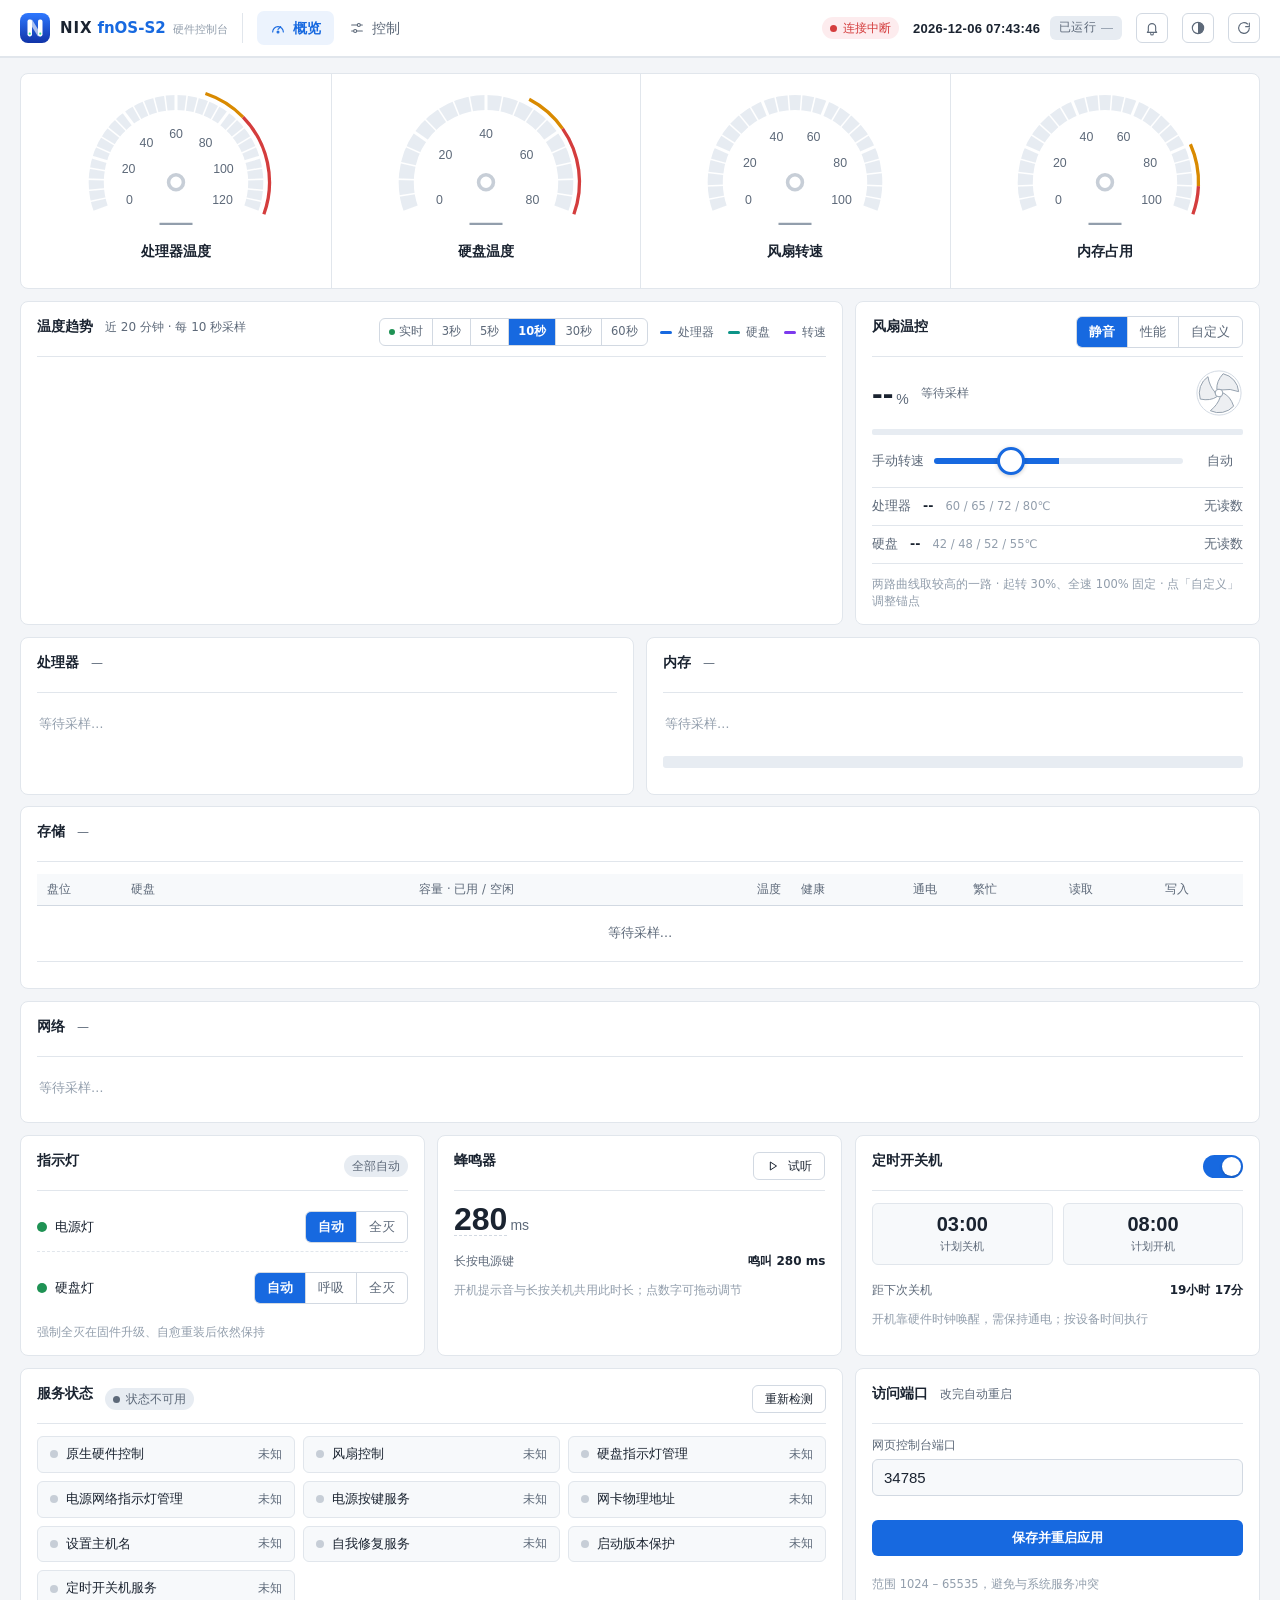
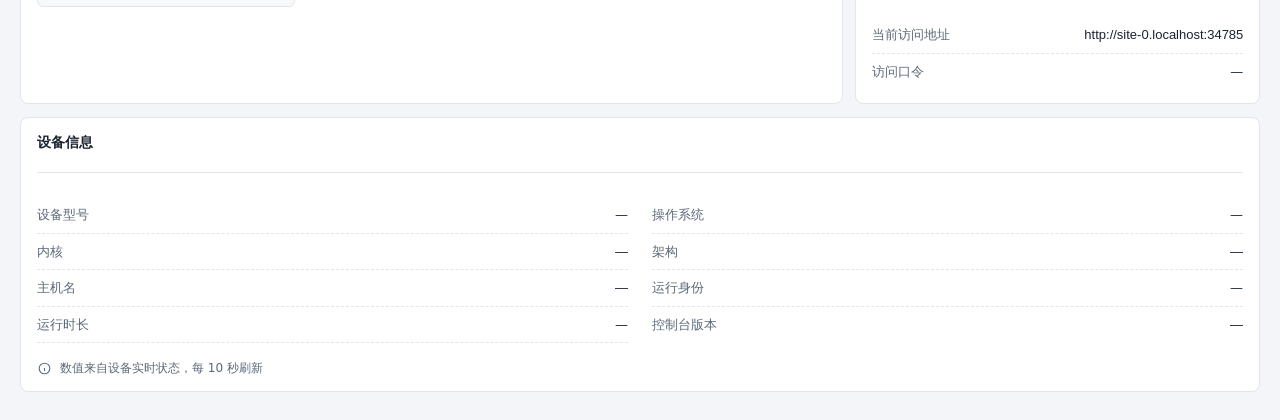
==== app/server/public/index.html @ 36a2781e "发布 v1.0.8：修复全速测试没反应，加快风扇指令响应，更新 README 截图 - 全速 10 秒：测试时翻回卡片正面并每秒刷新读数，控制器无响应时明确提示 - 控制台早于风扇驱动启动时，运行中重" ====
<!DOCTYPE html>
<html lang="zh-CN" data-theme="light">
<head>
<meta charset="utf-8">
<meta name="viewport" content="width=device-width, initial-scale=1, viewport-fit=cover">
<!-- 手机浏览器：地址栏配色跟主题；iOS 不把端口号、温度之类的数字识别成电话号码；
     加到主屏幕后以全屏应用打开，状态栏透明压在顶栏上（顶栏已用 safe-area-inset-top 让位） -->
<meta name="theme-color" content="#ffffff" media="(prefers-color-scheme: light)">
<meta name="theme-color" content="#171c23" media="(prefers-color-scheme: dark)">
<meta name="format-detection" content="telephone=no,email=no,address=no">
<meta name="apple-mobile-web-app-capable" content="yes">
<meta name="mobile-web-app-capable" content="yes">
<meta name="apple-mobile-web-app-status-bar-style" content="black-translucent">
<meta name="apple-mobile-web-app-title" content="fnOS-S2">
<meta name="color-scheme" content="light dark">
<title>NIX fnOS-S2 · 硬件控制台</title>
<link rel="icon" type="image/svg+xml" href="data:image/svg+xml,%3Csvg xmlns='http://www.w3.org/2000/svg' viewBox='0 0 100 100'%3E%3Cdefs%3E%3ClinearGradient id='g' x1='0' y1='0' x2='0' y2='1'%3E%3Cstop offset='0' stop-color='%232e78ff'/%3E%3Cstop offset='1' stop-color='%231034a8'/%3E%3C/linearGradient%3E%3CclipPath id='c'%3E%3Crect x='25' y='22' width='50' height='56' rx='6'/%3E%3C/clipPath%3E%3C/defs%3E%3Crect width='100' height='100' rx='23' fill='url(%23g)'/%3E%3Cpath d='M25 22 L40 22 L75 78 L60 78 Z' fill='%23fff' fill-opacity='0.62' clip-path='url(%23c)'/%3E%3Crect x='25' y='22' width='15' height='56' rx='6' fill='%23fff'/%3E%3Ccircle cx='32.5' cy='69' r='3.3' fill='%2334e68c'/%3E%3Crect x='60' y='22' width='15' height='56' rx='6' fill='%23fff'/%3E%3Ccircle cx='67.5' cy='69' r='3.3' fill='%2334e68c'/%3E%3C/svg%3E">
<link rel="stylesheet" href="style.css">
</head>
<body>

<!-- 图标精灵 -->
<svg width="0" height="0" style="position:absolute" aria-hidden="true">
  <symbol id="i-nix" viewBox="0 0 100 100">
    <clipPath id="nix-c"><rect x="25" y="22" width="50" height="56" rx="6"/></clipPath>
    <path d="M25 22 L40 22 L75 78 L60 78 Z" fill="currentColor" fill-opacity=".62" clip-path="url(#nix-c)"/>
    <rect x="25" y="22" width="15" height="56" rx="6" fill="currentColor"/>
    <rect x="60" y="22" width="15" height="56" rx="6" fill="currentColor"/>
    <circle cx="32.5" cy="69" r="3.6" fill="#34e68c"/>
    <circle cx="67.5" cy="69" r="3.6" fill="#34e68c"/>
  </symbol>
  <symbol id="i-shield" viewBox="0 0 24 24">
    <path d="M12 2.5 L19.5 5.25 V12 C19.5 16.3 16 19.8 12 21.3 C8 19.8 4.5 16.3 4.5 12 V5.25 Z" fill="none" stroke="currentColor" stroke-width="1.5" stroke-linejoin="round"/>
    <rect x="7.6" y="9" width="8.8" height="2.4" rx="1.2" fill="currentColor"/>
    <rect x="7.6" y="13" width="8.8" height="2.4" rx="1.2" fill="currentColor" opacity=".55"/>
  </symbol>
  <symbol id="i-gauge" viewBox="0 0 24 24"><path d="M4 18a8 8 0 1 1 16 0"/><path d="M12 14l4-4"/><circle cx="12" cy="18" r="1.4"/></symbol>
  <symbol id="i-fan" viewBox="0 0 24 24"><circle cx="12" cy="12" r="2.2"/><path d="M12 9.8c0-3 1-4.8 3-4.8s2.6 2.6.6 4.4c-1.3 1.2-2.6 1.5-3.6.4z"/><path d="M14.2 12c3 0 4.8 1 4.8 3s-2.6 2.6-4.4.6c-1.2-1.3-1.5-2.6-.4-3.6z"/><path d="M12 14.2c0 3-1 4.8-3 4.8s-2.6-2.6-.6-4.4c1.3-1.2 2.6-1.5 3.6-.4z"/><path d="M9.8 12c-3 0-4.8-1-4.8-3s2.6-2.6 4.4-.6c1.2 1.3 1.5 2.6.4 3.6z"/></symbol>
  <symbol id="i-refresh" viewBox="0 0 24 24"><path d="M20 12a8 8 0 1 1-2.7-6M20 4.5V10h-5.5"/></symbol>
  <symbol id="i-sun" viewBox="0 0 24 24"><circle cx="12" cy="12" r="4"/><path d="M12 2.8v2M12 19.2v2M2.8 12h2M19.2 12h2M5.5 5.5l1.4 1.4M17.1 17.1l1.4 1.4M18.5 5.5l-1.4 1.4M6.9 17.1l-1.4 1.4"/></symbol>
  <symbol id="i-moon" viewBox="0 0 24 24"><path d="M20 14.5A8.5 8.5 0 0 1 9.5 4a8.5 8.5 0 1 0 10.5 10.5z"/></symbol>
  <symbol id="i-auto" viewBox="0 0 24 24"><circle cx="12" cy="12" r="8.5"/><path d="M12 3.5a8.5 8.5 0 0 1 0 17z" fill="currentColor" stroke="none"/></symbol>
  <symbol id="i-check" viewBox="0 0 24 24"><path d="M5 12.5l4.5 4.5L19 7"/></symbol>
  <symbol id="i-alert" viewBox="0 0 24 24"><path d="M12 4l9 15.5H3L12 4z"/><path d="M12 10v4M12 17h.01"/></symbol>
  <symbol id="i-upload" viewBox="0 0 24 24"><path d="M12 15.5V4.5m0 0L8 8.5M12 4.5l4 4"/><path d="M4.5 15v3.5a1.5 1.5 0 0 0 1.5 1.5h12a1.5 1.5 0 0 0 1.5-1.5V15"/></symbol>
  <symbol id="i-play" viewBox="0 0 24 24"><path d="M8 5.5l10 6.5-10 6.5z"/></symbol>
  <symbol id="i-copy" viewBox="0 0 24 24"><rect x="9" y="9" width="11" height="11" rx="2"/><path d="M15 6.5V5.5A1.5 1.5 0 0 0 13.5 4h-8A1.5 1.5 0 0 0 4 5.5v8A1.5 1.5 0 0 0 5.5 15h1"/></symbol>
  <symbol id="i-file" viewBox="0 0 24 24"><path d="M13.5 3.5H7a1.5 1.5 0 0 0-1.5 1.5v14A1.5 1.5 0 0 0 7 20.5h10a1.5 1.5 0 0 0 1.5-1.5V8.5l-5-5z"/><path d="M13.5 3.5v5h5"/></symbol>
  <symbol id="i-info" viewBox="0 0 24 24"><circle cx="12" cy="12" r="8.5"/><path d="M12 11v5M12 8h.01"/></symbol>
  <symbol id="i-swap" viewBox="0 0 24 24"><path d="M4 8.5h13M13.5 5l3.5 3.5-3.5 3.5M20 15.5H7M10.5 12L7 15.5l3.5 3.5"/></symbol>
  <symbol id="i-chevron" viewBox="0 0 24 24"><path d="M6 9.5l6 6 6-6"/></symbol>
  <symbol id="i-back" viewBox="0 0 24 24"><path d="M14.5 5.5L8 12l6.5 6.5"/></symbol>
  <symbol id="i-sliders" viewBox="0 0 24 24"><path d="M4 7.5h8M17.5 7.5H20M4 16.5h2.5M12 16.5h8"/><circle cx="14.75" cy="7.5" r="2.25"/><circle cx="9.25" cy="16.5" r="2.25"/></symbol>
  <symbol id="i-power" viewBox="0 0 24 24"><path d="M12 4v8"/><path d="M7.5 6.8a7.5 7.5 0 1 0 9 0"/></symbol>
      <symbol id="i-bell" viewBox="0 0 24 24"><path d="M6.5 16.5V11a5.5 5.5 0 0 1 11 0v5.5l1.5 2H5z"/><path d="M10 20.5a2 2 0 0 0 4 0"/></symbol></svg>
<div class="app">
  <header class="topbar">
    <div class="topbar-inner">
      <div class="brand">
        <span class="brand-mark"><svg aria-hidden="true"><use href="#i-nix"/></svg></span>
        <span class="brand-txt">
          <span class="brand-name"><span class="brand-org">NIX</span><em>fnOS-S2</em></span>
          <span class="brand-sub">硬件控制台</span>
        </span>
      </div>
      <nav class="views" aria-label="主导航">
        <button class="nav-item" data-view="overview" aria-current="page" title="实时状态、温度趋势、设备信息与访问端口（按 1）">
          <svg aria-hidden="true"><use href="#i-gauge"/></svg>概览
        </button>
        <button class="nav-item" data-view="control" title="脚本库、执行日志与已安装模块（按 2）">
          <svg aria-hidden="true"><use href="#i-sliders"/></svg>控制
        </button>
      </nav>
      <span class="spacer"></span>
      <span class="chip neutral" id="top-status"><i class="dot live"></i>连接中…</span>
      <span class="top-meta" id="top-meta">
        <time class="clock" id="top-clock" title="设备时间">—</time>
        <span class="uptime is-na" id="top-uptime" title="设备运行时长"><span class="up-lbl">已运行</span><b id="top-uptime-v">—</b></span>
      </span>
      <div class="bell-wrap">
        <button class="icon-btn bell" id="btn-bell" type="button" title="通知" aria-label="通知，没有未读" aria-haspopup="dialog" aria-expanded="false" aria-controls="ntf-panel">
          <svg aria-hidden="true"><use href="#i-bell"/></svg><span class="bell-badge" id="bell-badge" hidden></span>
        </button>
        <section class="ntf-panel" id="ntf-panel" role="dialog" aria-label="通知" hidden>
          <header class="ntf-hd">
            <h2>通知</h2>
            <span class="ntf-sum" id="ntf-sum"></span>
            <span class="spacer"></span>
            <button class="btn sm ghost" id="ntf-readall" type="button">全部已读</button>
          </header>
          <div class="ntf-active" id="ntf-active" hidden></div>
          <ol class="ntf-list" id="ntf-list" aria-live="polite"></ol>
          <footer class="ntf-ft">
            <a class="btn sm ghost" href="/notifications.html">邮件 / 推送设置</a>
            <label class="ntf-sys"><input type="checkbox" id="ntf-sys"> 新告警时弹系统通知</label>
            <button class="btn sm ghost" id="ntf-clear" type="button">清空记录</button>
          </footer>
        </section>
      </div>
      <button class="icon-btn" id="btn-theme" title="切换主题" aria-label="切换主题"><svg id="theme-icon"><use href="#i-moon"/></svg></button>
      <button class="icon-btn" id="btn-refresh" title="刷新数据" aria-label="刷新数据"><svg aria-hidden="true"><use href="#i-refresh"/></svg></button>
    </div>
  </header>

  <main class="content">
      <section class="view is-active" data-view="overview">
        <div class="grid">

          <!-- 关键指标：指针仪表盘。由 app.js 的 renderGauges() 填充并逐次重绘 -->
          <div class="gbar col-12" id="gbar"></div>

          <div class="card col-8">
            <div class="card-hd">
              <h2>温度趋势</h2>
              <span class="sub" id="chart-sub">近 20 分钟 · 每 10 秒采样</span>
              <div class="spacer"></div>
              <!-- 采样间隔：网页多久向设备取一次读数（仪表、趋势图、硬件卡一起跟着变）。
                   只影响这台浏览器（存 localStorage），手机和电脑可以各设各的；设备上风扇控制自己 3 秒一测，不受影响。
                   趋势图固定 121 个点，所以间隔越长、图里覆盖的时间越长（10 秒 = 20 分钟，60 秒 = 2 小时）。 -->
              <div class="seg seg-poll" id="poll-seg" role="group" aria-label="采样间隔">
                <button data-poll="1" aria-pressed="false" class="poll-live" title="每秒采样一次（图覆盖 2 分钟）"><i class="live-dot" aria-hidden="true"></i>实时</button>
                <button data-poll="3" aria-pressed="false" title="每 3 秒采样一次（图覆盖 6 分钟）">3秒</button>
                <button data-poll="5" aria-pressed="false" title="每 5 秒采样一次（图覆盖 10 分钟）">5秒</button>
                <button data-poll="10" aria-pressed="true" title="每 10 秒采样一次（图覆盖 20 分钟，默认）">10秒</button>
                <button data-poll="30" aria-pressed="false" title="每 30 秒采样一次（图覆盖 1 小时）">30秒</button>
                <button data-poll="60" aria-pressed="false" title="每 60 秒采样一次（图覆盖 2 小时）">60秒</button>
              </div>
              <div class="legend">
                <span><i style="background:var(--accent)"></i>处理器</span>
                <span><i style="background:var(--teal)"></i>硬盘</span>
                <span><i style="background:var(--violet)"></i>转速</span>
              </div>
            </div>
            <div class="chart" id="chart">
              <svg id="chart-svg" role="img" aria-label="处理器与硬盘温度、风扇转速趋势图"></svg>
              <div class="cross" id="chart-cross"></div>
              <div class="tip" id="chart-tip"></div>
            </div>
          </div>

          <!-- 风扇温控：正面切档位，背面调四锚点曲线（翻面逻辑沿用 app.js，结构不变） -->
          <div class="card col-4 flip" id="ov-fan">
            <div class="flip-inner">
              <div class="flip-face flip-front">
                <div class="card-hd">
                  <h2>风扇温控</h2>
                  <div class="spacer"></div>
                  <div class="seg seg-fan" id="ov-fan-mode">
                    <button data-profile="quiet" aria-pressed="true">静音</button>
                    <button data-profile="performance" aria-pressed="false">性能</button>
                    <button data-profile="custom" aria-pressed="false">自定义</button>
                  </div>
                </div>
                <div class="fan-read">
                  <span class="big"><span id="ov-fan-duty">--</span><small>%</small></span>
                  <span class="fan-src" id="ov-fan-source">等待采样</span>
                  <svg class="fan-svg" id="ov-fan-svg" viewBox="0 0 100 100" role="img" aria-label="风扇停转">
                    <circle class="ring" cx="50" cy="50" r="46"/>
                    <g class="blade" stroke-linejoin="round">
                      <path d="M59 50Q73.89 57.35 80.47 77.43A41 41 0 0 1 32.03 86.85Q47.17 74.84 52.48 58.65Z"/>
                      <path d="M45.5 57.79Q31.69 67.02 11.01 62.67A41 41 0 0 1 27.07 16.01Q29.9 35.13 41.27 47.82Z"/>
                      <path d="M45.5 42.21Q44.42 25.63 58.52 9.9A41 41 0 0 1 90.9 47.14Q72.93 40.03 56.25 43.53Z"/>
                    </g>
                    <circle class="hub" cx="50" cy="50" r="8"/>
                  </svg>
                </div>
                <div class="bar"><span class="fill" id="ov-fan-fill" style="width:0%"></span></div>
                <div class="fan-manual" id="ov-fan-manual">
                  <label for="fan-slider">手动转速</label>
                  <input type="range" id="fan-slider" min="30" max="100" step="5" value="50" aria-describedby="fan-manual-hint">
                  <output id="fan-slider-val" for="fan-slider">自动</output>
                  <button class="btn sm" id="fan-auto" type="button" hidden>恢复自动</button>
                </div>
                <p class="help" id="fan-manual-hint" hidden>手动转速在重启后失效；温度升到曲线第三点后按曲线提速，超温时自动全速</p>
                <dl class="fan-rows" id="ov-fan-rows">
                  <div class="fan-row" data-src="cpu"><dt>处理器</dt><dd class="t" id="ov-fan-cpu-t">--</dd><dd class="a" id="ov-fan-cpu-a">--</dd><dd class="d" id="ov-fan-cpu-d">--</dd></div>
                  <div class="fan-row" data-src="hdd"><dt>硬盘</dt><dd class="t" id="ov-fan-hdd-t">--</dd><dd class="a" id="ov-fan-hdd-a">--</dd><dd class="d" id="ov-fan-hdd-d">--</dd></div>
                </dl>
                <p class="help">两路曲线取较高的一路 · 起转 30%、全速 100% 固定 · 点「自定义」调整锚点</p>
              </div>

              <div class="flip-face flip-back">
                <div class="card-hd">
                  <h2>温控曲线</h2>
                  <span class="sub">四锚点</span>
                  <div class="spacer"></div>
                  <button class="btn sm ghost" id="curve-back" title="返回"><svg aria-hidden="true"><use href="#i-back"/></svg>返回</button>
                </div>
                <table class="curve">
                  <thead><tr><th></th><th>起转点</th><th>第二点</th><th>第三点</th><th>全速点</th></tr></thead>
                  <tbody>
                    <tr data-curve="hdd">
                      <td>硬盘 ℃</td>
                      <td><input type="number" data-k="t1" value="42" min="30" max="55" aria-label="硬盘起转温度"></td>
                      <td><input type="number" data-k="t2" value="48" min="30" max="55" aria-label="硬盘第二锚点温度"></td>
                      <td><input type="number" data-k="t3" value="52" min="30" max="55" aria-label="硬盘第三锚点温度"></td>
                      <td><input type="number" data-k="t4" value="55" min="30" max="55" aria-label="硬盘全速温度"></td>
                    </tr>
                    <tr data-curve="hdd">
                      <td>转速 %</td>
                      <td class="fixed" title="起转转速固定 30%"><span>30</span></td>
                      <td><input type="number" data-k="d2" value="30" min="30" max="100" aria-label="硬盘第二锚点转速"></td>
                      <td><input type="number" data-k="d3" value="70" min="30" max="100" aria-label="硬盘第三锚点转速"></td>
                      <td class="fixed" title="全速固定 100%"><span>100</span></td>
                    </tr>
                    <tr data-curve="cpu">
                      <td>处理器 ℃</td>
                      <td><input type="number" data-k="t1" value="60" min="40" max="80" aria-label="处理器起转温度"></td>
                      <td><input type="number" data-k="t2" value="65" min="40" max="80" aria-label="处理器第二锚点温度"></td>
                      <td><input type="number" data-k="t3" value="72" min="40" max="80" aria-label="处理器第三锚点温度"></td>
                      <td><input type="number" data-k="t4" value="80" min="40" max="80" aria-label="处理器全速温度"></td>
                    </tr>
                    <tr data-curve="cpu">
                      <td>转速 %</td>
                      <td class="fixed" title="起转转速固定 30%"><span>30</span></td>
                      <td><input type="number" data-k="d2" value="30" min="30" max="100" aria-label="处理器第二锚点转速"></td>
                      <td><input type="number" data-k="d3" value="70" min="30" max="100" aria-label="处理器第三锚点转速"></td>
                      <td class="fixed" title="全速固定 100%"><span>100</span></td>
                    </tr>
                  </tbody>
                </table>
                <p class="help" id="curve-err" hidden style="color:var(--crit);margin:6px 0 0"></p>
                <div class="flip-actions">
                  <button class="btn primary sm" id="curve-save">保存并生效</button>
                  <button class="btn sm" id="fan-test" title="风扇全速转 10 秒，之后自动恢复原来的曲线">全速 10 秒</button>
                  <button class="btn ghost sm" id="curve-reset">恢复默认</button>
                </div>
              </div>
            </div>
          </div>
          <!-- ===== 硬件监控：CPU / 内存 / 存储 / 网络 =====
               静态信息（型号、核数、容量、序列号、SMART）来自 /api/hwinfo（后端缓存，前端 60 秒拉一次），
               实时读数（占用、频率、速率、温度）来自 /api/sensor（10 秒轮询）。
               容器里的内容全部由 app.js 的 renderCpu / renderMem / renderStorage / renderNet 生成，
               这里只放骨架和「等待采样」占位，class 约定见各函数注释。 -->
          <div class="card col-6 hw" id="hw-cpu-card">
            <div class="card-hd">
              <h2>处理器</h2>
              <span class="sub" id="cpu-model">—</span>
            </div>
            <div class="hw-stats" id="cpu-stats"><span class="hw-wait">等待采样…</span></div>
            <div class="core-grid" id="cpu-cores"></div>
          </div>

          <div class="card col-6 hw" id="hw-mem-card">
            <div class="card-hd">
              <h2>内存</h2>
              <span class="sub" id="mem-sum">—</span>
            </div>
            <div class="hw-stats" id="mem-stats"><span class="hw-wait">等待采样…</span></div>
            <div class="mem-stack" id="mem-stack" aria-hidden="true"></div>
            <div class="mem-legend" id="mem-legend"></div>
          </div>

          <div class="card col-12 hw" id="hw-disk-card">
            <div class="card-hd">
              <h2>存储</h2>
              <span class="sub" id="disk-sum">—</span>
            </div>
            <div class="tbl-wrap">
              <table class="disk-tbl">
                <colgroup>
                  <col class="c-slot"><col class="c-name"><col class="c-cap"><col class="c-temp"><col class="c-health">
                  <col class="c-pow"><col class="c-busy"><col class="c-rate"><col class="c-rate"><col class="c-act">
                </colgroup>
                <thead>
                  <tr><th>盘位</th><th>硬盘</th><th>容量 · 已用 / 空闲</th><th class="n">温度</th><th>健康</th><th class="n">通电</th><th class="n">繁忙</th><th class="n">读取</th><th class="n">写入</th><th class="dact-h"><span class="sr-only">详情</span></th></tr>
                </thead>
                <tbody id="disk-tbody"><tr><td colspan="10" class="empty-row">等待采样…</td></tr></tbody>
              </table>
            </div>
            <h3 class="sec" id="raid-title" hidden>存储阵列</h3>
            <div class="raid-list" id="raid-list"></div>
          </div>

          <div class="card col-12 hw" id="hw-net-card">
            <div class="card-hd">
              <h2>网络</h2>
              <span class="sub" id="net-sum">—</span>
            </div>
            <div class="nic-grid" id="nic-grid"><span class="hw-wait">等待采样…</span></div>
          </div>

          <div class="card mini col-4">
            <div class="card-hd">
              <h2>指示灯</h2>
              <div class="spacer"></div>
              <span class="chip neutral" id="ov-led-chip">全部自动</span>
            </div>
            <div class="led-row">
              <span class="led-dot green" data-led-dot="pwr"></span>
              <span class="led-name">电源灯</span>
              <div class="spacer"></div>
              <div class="seg" data-led="pwr">
                <button data-mode="auto" aria-pressed="true">自动</button>
                <button data-mode="off" aria-pressed="false">全灭</button>
              </div>
            </div>
            <div class="led-row">
              <span class="led-dot green" data-led-dot="dsk"></span>
              <span class="led-name">硬盘灯</span>
              <div class="spacer"></div>
              <div class="seg" data-led="dsk">
                <button data-mode="auto" aria-pressed="true">自动</button>
                <button data-mode="breathe" aria-pressed="false" title="盘休眠时绿灯 2 秒亮 / 2 秒灭">呼吸</button>
                <button data-mode="off" aria-pressed="false">全灭</button>
              </div>
            </div>
            <p class="help">强制全灭在固件升级、自愈重装后依然保持</p>
          </div>

          <div class="card mini col-4">
            <div class="card-hd">
              <h2>蜂鸣器</h2>
              <div class="spacer"></div>
              <button class="btn sm ghost" id="ov-beep-test"><svg aria-hidden="true"><use href="#i-play"/></svg>试听</button>
            </div>
            <div class="big"><button class="num-edit" id="ov-beep-num" title="点击拖动调节">280</button><small>ms</small></div>
            <div class="mini-foot" id="ov-beep-foot"><span>长按电源键</span><b id="ov-beep-long">鸣叫 280 ms</b></div>
            <div class="mini-slide" id="ov-beep-slide" hidden>
              <input type="range" id="ov-beep-ov" min="30" max="5000" step="10" value="280" style="--p:5%" aria-label="蜂鸣时长，30 到 5000 毫秒" title="左右拖动调节，松手生效">
            </div>
            <p class="help">开机提示音与长按关机共用此时长；点数字可拖动调节</p>
          </div>

          <div class="card mini col-4" id="ov-sch-card">
            <div class="card-hd">
              <h2>定时开关机</h2>
              <div class="spacer"></div>
              <label class="switch">
                <input type="checkbox" id="ov-sch-on" checked aria-label="启用定时开关机">
                <span class="track"></span>
              </label>
            </div>
            <div class="mini-times">
              <div class="mini-time">
                <button class="t" id="ov-sch-off" data-edit-time="off" title="点击修改">03:00</button>
                <div class="k">计划关机</div>
              </div>
              <div class="mini-time">
                <button class="t" id="ov-sch-boot" data-edit-time="boot" title="点击修改">08:00</button>
                <div class="k">计划开机</div>
              </div>
            </div>
            <div class="mini-foot"><span>距下次关机</span><b id="ov-sch-gap">—</b></div>
            <p class="help">开机靠硬件时钟唤醒，需保持通电；按设备时间执行</p>
          </div>

          <div class="card col-8 svc-card">
            <div class="card-hd">
              <h2>服务状态</h2>
              <span class="chip ok" id="svc-summary"><i class="dot"></i>检测中…</span>
              <div class="spacer"></div>
              <button class="btn sm ghost" id="btn-svc-refresh">重新检测</button>
            </div>
            <div class="svc-grid" id="svc-grid"></div>
            <div class="svc-hint" id="svc-hint" hidden>
              <svg aria-hidden="true"><use href="#i-alert"/></svg>
              <span>服务全部未运行。常见原因是系统更新后依赖缺失，或脚本没有重新部署。</span>
              <button class="go" id="svc-hint-go">去运行自检</button>
            </div>
          </div>

          <div class="card port-card col-4">
            <div class="card-hd">
              <h2>访问端口</h2>
              <span class="sub">改完自动重启</span>
            </div>
            <div class="field">
              <label for="port-input">网页控制台端口</label>
              <input type="number" id="port-input" value="18899" min="1024" max="65535" inputmode="numeric" aria-describedby="port-hint">
            </div>
            <button class="btn primary" id="port-save" style="width:100%;margin-top:12px">保存并重启应用</button>
            <p class="help" id="port-hint" style="margin:8px 0 0">范围 1024 – 65535，避免与系统服务冲突</p>
            <p class="field-err" id="port-err" hidden></p>
            <p class="port-confirm" id="port-confirm" hidden>
              服务会重启并断开约 3 秒，之后请用 <b id="port-next">—</b> 重新打开。
            </p>
            <dl class="kv">
              <div class="row"><dt>当前访问地址</dt><dd id="port-url" class="mono">http://fnOS-S2:18899</dd></div>
              <div class="row"><dt>访问口令</dt><dd id="acc-token">—</dd></div>
            </dl>
            <button class="btn sm ghost" id="logout" type="button" hidden>退出登录</button>
            <p class="help acc-hint" id="acc-hint" hidden>没有口令时，局域网里的设备只能查看硬件状态。硬件控制、配置修改和脚本执行需要先在飞牛「应用设置 → 配置」里设置口令。</p>
          </div>

          <div class="card col-12">
            <div class="card-hd"><h2>设备信息</h2></div>
            <dl class="kv kv-grid">
              <div class="row"><dt>设备型号</dt><dd id="set-board">—</dd></div>
              <div class="row"><dt>操作系统</dt><dd id="set-os">—</dd></div>
              <div class="row"><dt>内核</dt><dd id="set-kernel" class="mono">—</dd></div>
              <div class="row"><dt>架构</dt><dd id="set-arch" class="mono">—</dd></div>
              <div class="row"><dt>主机名</dt><dd id="set-host" class="mono">—</dd></div>
              <div class="row"><dt>运行身份</dt><dd id="set-root">—</dd></div>
              <div class="row"><dt>运行时长</dt><dd id="set-uptime">—</dd></div>
              <div class="row"><dt>控制台版本</dt><dd id="set-ver" class="mono">—</dd></div>
            </dl>
            <p class="info-note">
              <svg aria-hidden="true"><use href="#i-info"/></svg><span id="set-note">数值来自设备实时状态，每 10 秒刷新</span>
            </p>
          </div>

        </div>
      </section>
      <section class="view" data-view="control">
        <div class="grid">


          <div class="card scripts-card col-6">
            <div class="card-hd">
              <h2>脚本库</h2>
              <span class="sub">维护脚本和模块安装包都放这里，安装包上传后点「运行」即安装</span>
              <div class="spacer"></div>
              <span class="count" id="script-count" aria-live="polite" title="脚本库里可见的脚本总数">0 个</span>
              <button class="btn sm ghost" id="script-defaults" type="button" title="把随包的默认脚本补回脚本库；已有的同名脚本不会被覆盖">恢复默认脚本</button>
            </div>
            <div class="dropzone" id="dropzone">
              <svg aria-hidden="true"><use href="#i-upload"/></svg>
              <!-- 文字包一层：.dropzone 是纵向 flex，裸文本和 <b> 会各自成为一个 flex 项，一句话被拆成五行 -->
              <span>把<b>维护脚本</b>或<b>模块安装包</b>拖到这里，或点击选择文件</span>
            </div>
            <div class="script-list" id="script-list"></div>
          </div>

          <div class="card term-card col-6">
            <div class="card-hd">
              <h2>执行日志</h2>
              <!-- 默认空：只有真的运行过脚本，才写「这份日志来自哪个脚本」 -->
              <span class="sub mono" id="term-target"></span>
              <div class="spacer"></div>
              <button class="btn sm danger" id="term-stop" type="button" hidden title="终止正在运行的脚本">停止</button>
              <button class="btn sm ghost" id="term-copy"><svg aria-hidden="true"><use href="#i-copy"/></svg>复制</button>
              <button class="btn sm ghost" id="term-clear">清空</button>
            </div>
            <div class="term">
              <div class="term-bar">
                <span class="prompt">$</span>
                <span>执行输出</span>
                <div class="spacer"></div>
                <span class="chip" id="term-status">就绪</span>
              </div>
              <pre class="term-log" id="term-log"><span class="dim">// 选择左侧脚本后点击「运行」，输出会实时显示在这里</span><span class="cursor"></span></pre>
            </div>
          </div>

          <div class="card col-12">
            <div class="card-hd">
              <h2>已安装模块</h2>
              <span class="sub" id="mod-sub" title="/etc/s2hwctl/patches.d">已装进设备的功能模块</span>
              <div class="spacer"></div>
              <span class="count" id="mod-count">0 个</span>
              <button class="btn sm" id="mod-refresh" title="重新扫描模块目录"><svg aria-hidden="true"><use href="#i-refresh"/></svg>重新扫描</button>
            </div>
            <div id="mod-warn" class="mod-warn" hidden></div>
            <div id="mod-list" class="mod-list"></div>
            <div class="mod-foot">
              <p class="help">
                模块以管理员权限运行。「启用 / 停用」按模块配置里写好的步骤逐步执行；
                「卸载」先执行停用步骤还原系统改动，再删除模块带来的系统服务、设备规则和模块文件。
              </p>
              <dl class="kv mod-kv">
                <div class="row"><dt>框架版本</dt><dd id="mod-fw" class="mono" title="模块目录 /etc/s2hwctl/patches.d">1.0.0</dd></div>
              </dl>
            </div>
            <div class="mod-tip">
              <svg aria-hidden="true"><use href="#i-info"/></svg>
              <span>要求更高框架版本的模块会被跳过，原因列在上方</span>
            </div>
          </div>

          <!-- 电源：放在控制页最下面，只有「重启」一颗普通尺寸按钮；点了先弹确认。
               不提供关机：关了网页就够不着设备了。定时开关机在概览里。 -->
          <div class="card col-12 power-card">
            <div class="power-row">
              <span class="pr-ic"><svg aria-hidden="true"><use href="#i-power"/></svg></span>
              <div class="pr-tx">
                <h2>电源</h2>
                <span class="sub" id="power-sub">重启大约需要 1–2 分钟，期间页面会等设备恢复后自动刷新</span>
              </div>
              <div class="pr-btns">
                <button class="btn" type="button" data-power="reboot"><svg aria-hidden="true"><use href="#i-refresh"/></svg>重启设备</button>
              </div>
            </div>
          </div>

        </div>
      </section>
  </main>

  <!-- 手机端底部导航。和顶栏那组 .nav-item 是同一套按钮（同样的 data-view，app.js 的 go() 两处一起点亮），
       单独放在 .topbar 外面：顶栏下滑隐藏用的是 transform，而 transform / backdrop-filter 会让里面的
       position:fixed 改成相对顶栏定位 —— 底栏要是放在顶栏里，就会跟着顶栏一起被收上去。桌面端隐藏。 -->
  <nav class="tabbar" aria-label="底部导航">
    <button class="nav-item" data-view="overview" aria-current="page">
      <svg aria-hidden="true"><use href="#i-gauge"/></svg><span>概览</span>
    </button>
    <button class="nav-item" data-view="control">
      <svg aria-hidden="true"><use href="#i-sliders"/></svg><span>控制</span>
    </button>
  </nav>
</div>

<!-- 脚本只读预览 -->
<dialog class="viewer" id="script-viewer" aria-labelledby="viewer-title">
  <div class="viewer-hd">
    <h3 id="viewer-title">查看脚本</h3>
    <button class="btn sm ghost" id="viewer-close" type="button">关闭</button>
  </div>
  <p class="viewer-note" id="viewer-note"></p>
  <pre class="viewer-body" id="viewer-body" tabindex="0"></pre>
</dialog>

<!-- 电源操作二次确认：点卡片上的按钮只打开这里，在这里再点一次「确认」才执行 -->
<dialog class="confirm-dlg" id="power-dlg" aria-labelledby="pd-title" aria-describedby="pd-desc">
  <div class="pd-body">
    <span class="pd-ic accent" id="pd-ic"><svg aria-hidden="true"><use href="#i-refresh"/></svg></span>
    <h3 id="pd-title">确认重启设备？</h3>
    <p id="pd-desc"></p>
    <p class="field-err" id="pd-err" hidden></p>
  </div>
  <div class="pd-foot">
    <button class="btn" type="button" id="pd-cancel">取消</button>
    <button class="btn accent-solid" type="button" id="pd-ok" disabled>确认</button>
  </div>
</dialog>

<!-- 重启等待：盖住整页，直到服务重新连上自动刷新；5 分钟连不上就说重启失败 -->
<div class="reboot-ov" id="reboot-ov" role="alertdialog" aria-modal="true" aria-labelledby="rb-title" aria-describedby="rb-desc" tabindex="-1" hidden>
  <div class="rb-card">
    <div class="rb-ring" id="rb-ring">
      <svg viewBox="0 0 64 64" aria-hidden="true">
        <circle class="rb-track" cx="32" cy="32" r="28"/>
        <circle class="rb-arc" cx="32" cy="32" r="28"/>
      </svg>
      <span class="rb-ic" id="rb-ic"><svg aria-hidden="true"><use href="#i-refresh"/></svg></span>
    </div>
    <h3 id="rb-title">设备正在重启</h3>
    <p id="rb-desc">请不要关闭这个页面，设备恢复后会自动刷新</p>
    <ol class="rb-steps" id="rb-steps">
      <li data-step="sent">已发出重启指令</li>
      <li data-step="down">设备关闭服务</li>
      <li data-step="up">设备启动，等待服务恢复</li>
    </ol>
    <div class="rb-bar"><i id="rb-bar"></i></div>
    <p class="rb-time">已等待 <span id="rb-elapsed">0:00</span>，最长 <span id="rb-max">5:00</span></p>
    <div class="rb-foot" id="rb-foot" hidden>
      <button class="btn" type="button" id="rb-wait">继续等待</button>
      <button class="btn accent-solid" type="button" id="rb-reload">刷新页面</button>
    </div>
  </div>
</div>

<div class="toast" id="toast" role="status" aria-live="polite"><svg aria-hidden="true"><use href="#i-check"/></svg><span id="toast-msg">已保存</span></div>

<script src="auth.js"></script><script src="app.js"></script>
</body>
</html>
---- app/server/public/style.css ----
/* ============================================================
   NIX fnOS-S2 硬件控制台 —— 视觉语言对齐 JK 监控台
   浅色默认；深色跟随系统或手动切换（data-theme，由 app.js 存 localStorage）
   扁平发丝边面板（8px 圆角、几乎无投影）、密排、蓝主色、等宽数位、虚线分隔
   ============================================================ */
:root{
  --bg:#f3f5f8;--card:#fff;--card-2:#f7f9fb;--hover:#eef3fa;--track:#e7ecf2;--line:#e1e6ec;--line-2:#d2d9e2;
  --fg:#1a2330;--muted:#5d6979;--faint:#929eac;
  --accent:#1769e0;--accent-2:#11a08a;--accent-soft:#1769e014;--on-accent:#fff;
  --teal:#0d9488;--violet:#7c3aed;
  --ok:#1f9254;--ok-soft:#1f925414;--warn:#d98a00;--warn-t:#a66800;--warn-soft:#fff7e6;--crit:#d43d3d;--crit-soft:#fdecee;--off:#c7ced7;--info:#1769e0;
  --f-ui:"Microsoft YaHei UI","Microsoft YaHei","PingFang SC","Hiragino Sans GB","Noto Sans CJK SC","Segoe UI",system-ui,sans-serif;
  --f-num:"Segoe UI","Roboto","Helvetica Neue",Arial,var(--f-ui);
  --f-mono:"Cascadia Mono","JetBrains Mono","SF Mono",Consolas,"DejaVu Sans Mono",monospace;
  --term-bg:#0b0e13;--term-fg:#c9d1d6;--term-dim:#7d868c;--term-cmd:#8fb3d9;--term-ok:#7fc9a4;--term-warn:#d3a45c;--term-err:#dd8f99;
  --r:8px;--dur:.7s;--spin:2.4s;
  color-scheme:light;
}
[data-theme="dark"]{
  --bg:#10141a;--card:#171c23;--card-2:#1c222a;--hover:#222a34;--track:#262e39;--line:#29313c;--line-2:#36404d;
  --fg:#e3e8ee;--muted:#9ba6b3;--faint:#6b7684;
  --accent:#4b8cf5;--accent-2:#2bbf9e;--accent-soft:#4b8cf522;--on-accent:#0b1220;
  --teal:#57b5a6;--violet:#a78bfa;
  --ok:#45c07b;--ok-soft:#45c07b22;--warn:#f0a73a;--warn-t:#f0a73a;--warn-soft:#3a2c1040;--crit:#f06464;--crit-soft:#2b171b;--off:#3a434f;--info:#4b8cf5;
  --term-bg:#0a0d12;
  color-scheme:dark;
}
*{box-sizing:border-box}
[hidden]{display:none!important}
html,body{height:100%}
html{-webkit-text-size-adjust:100%;text-size-adjust:100%}
body{margin:0;color:var(--fg);background:var(--bg);font:13.5px/1.5 var(--f-ui);-webkit-font-smoothing:antialiased}
h1,h2,h3,p{margin:0}
.mono{font-family:var(--f-mono)}
.n,.num{font-family:var(--f-num);font-variant-numeric:tabular-nums}
button,input,select{font:inherit;color:inherit}
button{-webkit-tap-highlight-color:transparent;tap-highlight-color:transparent}
a{color:var(--accent);text-decoration:none}
svg{display:block}
::selection{background:var(--accent-soft);color:var(--accent)}
:focus{outline:2px solid var(--accent-soft);outline-offset:2px;border-radius:4px}
:focus-visible{outline:2px solid var(--accent);outline-offset:2px;border-radius:4px}
button:focus:not(:focus-visible),.seg button:focus:not(:focus-visible),.nav-item:focus:not(:focus-visible){outline:0}
.spacer{flex:1 1 auto;min-width:0}
.muted{color:var(--muted)}.ok{color:var(--ok)}.warn{color:var(--warn-t)}.crit{color:var(--crit)}
@media (prefers-reduced-motion:reduce){*{animation:none!important;transition:none!important}}
/* 常驻动画只在可见时跑：app.js 用 IntersectionObserver 给滚出视口的 .card 加 is-offscreen（回到视口去掉），
   页面隐藏（切后台/锁屏）时给 <html> 加 is-idle —— 这两类元素下全部动画暂停，省电省 GPU（HW_SPEC §5） */
.is-offscreen *,html.is-idle *{animation-play-state:paused!important}
/* ---- 骨架：顶栏 + 主区（单列，导航在顶部） ---- */
/* body 不再是 flex（侧栏布局时代的遗留）：横向 flex 会让 .app 按内容收缩，页面只占屏幕左边一截 */
.app{display:flex;flex-direction:column;width:100%;min-height:100vh;min-height:100dvh}
.topbar{position:sticky;top:env(safe-area-inset-top,0px);z-index:20;background:var(--card);
  border-bottom:1px solid var(--line);box-shadow:0 1px 0 var(--line)}
.topbar-inner{height:56px;display:flex;align-items:center;gap:14px;padding:0 20px;
  padding-left:max(20px,env(safe-area-inset-left,0px));padding-right:max(20px,env(safe-area-inset-right,0px))}
.brand{display:flex;align-items:center;gap:10px;flex:0 0 auto;padding-right:14px;border-right:1px solid var(--line)}
/* NIX 标：钴蓝底 + 两个白色盘仓组成的「N」，与应用中心图标同一套图形（_tests/make_icon.py） */
.brand-mark{width:30px;height:30px;flex:none;border-radius:8px;display:grid;place-items:center;color:#fff;
  background:linear-gradient(180deg,#2e78ff,#1034a8)}
.brand-mark svg{width:30px;height:30px}
.brand-name .brand-org{font-weight:700;letter-spacing:.06em;margin-right:5px}
.brand-txt{display:flex;align-items:baseline;gap:7px;min-width:0}
.brand-name{font-size:15px;font-weight:600;white-space:nowrap}
.brand-name em{font-style:normal;color:var(--accent)}
.brand-sub{font-size:11px;color:var(--faint);white-space:nowrap}
.views{display:flex;gap:2px;flex:0 0 auto}
.nav-item{display:inline-flex;align-items:center;gap:7px;height:34px;padding:0 13px;border-radius:7px;color:var(--muted);
  font-size:13.5px;border:0;background:none;cursor:pointer;white-space:nowrap;touch-action:manipulation;
  -webkit-tap-highlight-color:transparent}
.nav-item svg{width:16px;height:16px;flex:none;fill:none;stroke:currentColor;stroke-width:1.7;stroke-linecap:round;stroke-linejoin:round}
@media(hover:hover){.nav-item:hover{background:var(--hover);color:var(--fg)}}
.nav-item:active{background:var(--hover);color:var(--fg)}
.nav-item[aria-current]{background:var(--accent-soft);color:var(--accent);font-weight:600}
/* 顶栏右侧：设备时钟「2026-11-07 14:23:05」+ 运行时长胶囊「已运行 1天1小时 24分」。
   等宽数字（tabular-nums）：秒数每跳一下宽度不变，旁边的按钮不会跟着抖。 */
.top-meta{display:inline-flex;align-items:center;gap:10px;flex:none}
.clock{font:600 13px/1 var(--f-num);font-variant-numeric:tabular-nums;letter-spacing:.02em;
  color:var(--fg);white-space:nowrap}
.uptime{display:inline-flex;align-items:center;gap:5px;height:24px;padding:0 9px;border-radius:6px;
  background:var(--track);color:var(--fg);font:600 12px/1 var(--f-num);font-variant-numeric:tabular-nums;
  letter-spacing:.01em;white-space:nowrap}
.uptime .up-lbl{font:500 11.5px/1 var(--f-ui);color:var(--muted);letter-spacing:.02em}
.uptime b{font-weight:inherit}
.uptime.is-na b{color:var(--faint);font-weight:500}
/* 621–760px：顶栏还带着导航，再加时钟就放不下 —— 状态正常时跟手机一样只留一颗点（文字在 title） */
@media(min-width:621px) and (max-width:760px){
  .topbar-inner{gap:10px}
  #top-status.ok,#top-status.neutral{font-size:0;gap:0;padding:0;width:22px;height:22px;justify-content:center;flex:none}
  #top-status.warn+.top-meta,#top-status.danger+.top-meta{display:none}
  /* 「NIX fnOS-S2」比旧名长，这一段宽度里让出前缀（图标本身就是 NIX 标） */
  .brand-name .brand-org{display:none}
}
/* 中等宽度（平板 / 窄窗口）：顶栏放了导航，一行放不下时钟 + 胶囊，改成上下两行 */
@media(max-width:1000px){
  .brand-sub{display:none}
  .top-meta{flex-direction:column;align-items:flex-end;gap:3px}
  .clock{font-size:12px}
  .uptime{height:auto;padding:0;background:none;font-size:11px}
  .uptime .up-lbl{font-size:10.5px}
}
/* 窄窗口保留三个文字导航入口，给设备时间与原操作按钮留出空间。 */
@media(min-width:621px) and (max-width:800px){
  .topbar .nav-item{padding:0 8px}
  .topbar .nav-item svg{display:none}
}
.icon-btn{display:inline-flex;align-items:center;justify-content:center;width:32px;height:30px;border:1px solid var(--line-2);
  border-radius:6px;background:var(--card);color:var(--muted);cursor:pointer;touch-action:manipulation;
  -webkit-tap-highlight-color:transparent}
@media(hover:hover){.icon-btn:hover{color:var(--fg);border-color:var(--faint)}}
.icon-btn:active{color:var(--fg);border-color:var(--faint)}
.icon-btn svg{width:16px;height:16px;fill:none;stroke:currentColor;stroke-width:1.7;stroke-linecap:round;stroke-linejoin:round}
.content{flex:1;width:100%;padding:16px 20px 28px;
  padding-left:max(20px,env(safe-area-inset-left,0px));padding-right:max(20px,env(safe-area-inset-right,0px))}
@media(max-width:620px){
  /* 手机：顶栏只留一行（标识 + 状态 + 两颗按钮），导航挪到底栏 .tabbar（样式见文件末尾的"手机端底部导航"块） */
  .topbar-inner{height:52px;gap:10px;padding-block:0}
  /* 折叠到屏外的硬件卡用 content-visibility 跳过未可见部分的布局/绘制（HW_SPEC §5）：
     总览页里 CPU/内存/存储/网络四张卡是纯展示内容，不参与仪表盘开机动画测量、#chart 的 clientWidth 量宽，
     也不是锚点/滚动还原目标，用这个安全。intrinsic-size 给粗估高度占位，减少进入视口时的布局跳动。 */
  .card.hw{content-visibility:auto;contain-intrinsic-size:auto 320px}
  .brand{border-right:0;padding-right:0}
  .brand-sub{display:none}
  .topbar .views{display:none}
  .clock{font-size:11.5px}
  .uptime{font-size:10.5px}
  .uptime .up-lbl{font-size:10px}
  .icon-btn{width:36px;height:36px}
  /* 顶栏一行要在 360px 宽里放下：原来是 标识+状态文字+运行时长+两颗按钮 ≈ 420px，
     比屏幕宽，手机浏览器就把整页缩小来塞，字变小、弹窗也偏到一边。
     手机上：间距收窄；状态正常时只留一颗绿点（文字进 title）；连接中断/异常时文字照显，
     这时运行时长是旧值，让位给它。品牌文字最后兜底可以截断。 */
  .topbar-inner{gap:8px;padding-left:max(14px,env(safe-area-inset-left,0px));padding-right:max(14px,env(safe-area-inset-right,0px))}
  .brand{min-width:0;flex:0 1 auto}
  .brand-txt{overflow:hidden}
  .brand-name{overflow:hidden;text-overflow:ellipsis}
  #top-status{flex:none}
  #top-status.ok,#top-status.neutral{font-size:0;gap:0;padding:0;width:22px;height:22px;justify-content:center}
  /* 连接中断 / 异常：状态文字要整句显示，时钟和运行时长都是旧值，让位给它 */
  #top-status.warn+.top-meta,#top-status.danger+.top-meta{display:none}
  .icon-btn{flex:none}
  .content{padding:12px 14px calc(76px + env(safe-area-inset-bottom,0px))}
}
/* 窄手机：顶栏右侧有两行时钟 + 运行时长，品牌字只剩「woc…」不如不写 —— 留标志图形，名字在标签页标题里 */
@media(max-width:480px){
  .brand-txt{display:none}
}
/* ---- 通知铃铛 + 下拉面板 ----
   铃铛跟主题 / 刷新两颗按钮同尺寸；未读数是右上角的小红点数字（有严重未读时铃铛本身也变红）。
   面板贴着铃铛往下展开；手机上铺满宽度（左右各留 8px），高度最多到屏幕 70%。 */
.bell-wrap{position:relative;flex:none}
.icon-btn.bell{position:relative}
.icon-btn.bell.has-crit{color:var(--crit);border-color:color-mix(in srgb,var(--crit) 45%,var(--line-2))}
.bell-badge{position:absolute;top:-6px;right:-6px;min-width:16px;height:16px;padding:0 4px;border-radius:8px;
  background:var(--crit);color:#fff;font:600 10px/16px var(--f-num);font-variant-numeric:tabular-nums;text-align:center;
  box-shadow:0 0 0 2px var(--card);pointer-events:none}
.ntf-panel{position:absolute;top:calc(100% + 8px);right:0;z-index:40;width:min(380px,calc(100vw - 16px));max-height:min(560px,calc(100vh - 80px));
  display:flex;flex-direction:column;background:var(--card);border:1px solid var(--line-2);border-radius:12px;
  box-shadow:0 12px 32px -12px #0000003d;overflow:hidden;animation:ntf-in .16s cubic-bezier(.22,1,.36,1)}
@keyframes ntf-in{from{opacity:0;transform:translateY(-4px)}}
.ntf-hd{display:flex;align-items:baseline;gap:8px;padding:12px 12px 12px 16px;border-bottom:1px solid var(--line)}
.ntf-hd h2{font-size:14px;font-weight:600}
.ntf-sum{font-size:12px;color:var(--muted)}
.ntf-sum.ok{color:var(--ok)}.ntf-sum.warn{color:var(--warn-t)}.ntf-sum.crit{color:var(--crit)}
.ntf-active{padding:8px 16px 12px;border-bottom:1px solid var(--line);background:var(--card-2);display:flex;flex-direction:column;gap:4px}
.ntf-sec{font-size:11px;color:var(--faint);margin-bottom:2px}
.ntf-act{display:flex;align-items:center;gap:8px;font-size:12.5px;min-width:0}
.ntf-act .ntf-t{flex:1;min-width:0;overflow:hidden;text-overflow:ellipsis;white-space:nowrap}
.ntf-since{flex:none;font:11px var(--f-num);color:var(--faint)}
.ntf-list{list-style:none;margin:0;padding:4px 0;overflow-y:auto;overscroll-behavior:contain;flex:1 1 auto;min-height:0}
.ntf-item{display:flex;align-items:flex-start;gap:12px;padding:8px 16px;border-bottom:1px solid var(--line)}
.ntf-item:last-child{border-bottom:0}
.ntf-item.unread{background:color-mix(in srgb,var(--accent) 5%,transparent);cursor:pointer}
@media(hover:hover){.ntf-item.unread:hover{background:var(--hover)}}
.ntf-dot{flex:none;width:8px;height:8px;border-radius:50%;margin-top:6px;background:var(--faint)}
.lv-crit .ntf-dot{background:var(--crit)}.lv-warn .ntf-dot{background:var(--warn)}.lv-ok .ntf-dot{background:var(--ok)}
.ntf-body{flex:1;min-width:0}
.ntf-item .ntf-t{font-size:13px;color:var(--fg);overflow-wrap:anywhere}
.ntf-item.unread .ntf-t{font-weight:600}
.ntf-item.lv-ok .ntf-t{color:var(--muted)}
.ntf-d{font-size:12px;color:var(--muted);margin-top:2px;overflow-wrap:anywhere}
.ntf-meta{flex:none;display:flex;flex-direction:column;align-items:flex-end;gap:2px;font:11px var(--f-num);color:var(--faint);white-space:nowrap}
.lv-crit .ntf-lv{color:var(--crit)}.lv-warn .ntf-lv{color:var(--warn-t)}.lv-ok .ntf-lv{color:var(--ok)}
.ntf-empty{display:flex;flex-direction:column;align-items:center;gap:4px;padding:32px 24px;text-align:center;color:var(--muted);font-size:13px}
.ntf-empty svg{width:24px;height:24px;fill:none;stroke:var(--ok);stroke-width:1.7;stroke-linecap:round;stroke-linejoin:round;margin-bottom:4px}
.ntf-empty small{font-size:12px;color:var(--faint)}
.ntf-ft{display:flex;align-items:center;gap:8px;padding:8px 12px 8px 16px;border-top:1px solid var(--line)}
.ntf-sys{flex:1;min-width:0;display:flex;align-items:center;gap:6px;font-size:12px;color:var(--muted);cursor:pointer}
.ntf-sys input{margin:0;accent-color:var(--accent)}
@media(max-width:620px){
  .bell-wrap{position:static}
  .ntf-panel{position:fixed;top:calc(56px + env(safe-area-inset-top,0px));left:8px;right:8px;width:auto;max-height:70vh}
  .ntf-item{padding:12px 16px}
}

/* ---- 视图与栅格 ---- */
.view{display:none}
.view.is-active{display:block}
.grid{display:grid;grid-template-columns:repeat(12,1fr);gap:12px}
.col-4{grid-column:span 4}.col-6{grid-column:span 6}.col-8{grid-column:span 8}.col-12{grid-column:span 12}
@media(max-width:1100px){.col-4{grid-column:span 6}.col-8{grid-column:span 12}}
@media(max-width:720px){.col-4,.col-6,.col-8{grid-column:span 12}}

/* ---- 面板 ---- */
.card{background:var(--card);border:1px solid var(--line);border-radius:var(--r);padding:14px 16px;min-width:0;
  display:flex;flex-direction:column;gap:12px;container-type:inline-size}
/* 卡头按 baseline 排是为了标题和副标题文字对齐；但按钮、分段控件、开关这些控件按 baseline 排时，
   带图标的按钮和纯文字按钮基线不同，会一高一低（「复制」「清空」错位）。控件一律垂直居中、高度一致。 */
.card-hd{display:flex;align-items:baseline;gap:6px 12px;flex-wrap:wrap;padding-bottom:8px;border-bottom:1px solid var(--line);min-height:41px}
.card-hd>.btn,.card-hd>.seg,.card-hd>.switch,.card-hd>.chip,.card-hd>.count,.card-hd>.legend,.card-hd>.icon-btn{align-self:center}
.card-hd>.btn+.btn{margin-left:-4px}
.card-hd h2{font-size:14px;font-weight:600}
.card-hd .sub{color:var(--muted);font-size:12px;min-width:0;overflow-wrap:anywhere}
.card-hd .sub:empty{display:none}   /* 执行日志卡头：没运行过脚本时不留一块空白 */
.help{font-size:11.5px;color:var(--faint);line-height:1.5;margin:0}
.big{font:600 32px/1 var(--f-num);font-variant-numeric:tabular-nums}.big small{font-size:14px;color:var(--muted);font-weight:500;margin-left:3px}
.bar{height:6px;border-radius:2px;background:var(--track);overflow:hidden}
.bar>.fill{display:block;height:100%;background:var(--accent);transition:width .6s}
.legend{display:flex;flex-wrap:wrap;gap:4px 14px;font-size:12px;color:var(--muted)}
.legend span{display:inline-flex;align-items:center;gap:6px}
.legend i{width:12px;height:3px;border-radius:2px}
.chip{display:inline-flex;align-items:center;gap:6px;font-size:12px;font-weight:500;padding:2px 8px;border-radius:999px;
  background:var(--track);color:var(--muted);white-space:nowrap}
.chip .dot{width:7px;height:7px;border-radius:50%;background:currentColor}
.chip.ok{color:var(--ok);background:var(--ok-soft)}
.chip.warn{color:var(--warn-t);background:var(--warn-soft)}
.chip.danger{color:var(--crit);background:var(--crit-soft)}
.chip.neutral{color:var(--muted);background:var(--track)}
.count{font:12px var(--f-num);font-variant-numeric:tabular-nums;color:var(--faint);white-space:nowrap}
/* 顶栏状态点：只有「系统正常」时缓慢呼吸，表示数据在实时刷新；不可用 / 异常时静止，不拿动效装活 */
.chip.ok .dot.live{animation:blink 3s ease-in-out infinite}
@keyframes blink{50%{opacity:.4}}

/* ---- 按钮 ---- */
.btn{font-size:13px;line-height:18px;cursor:pointer;padding:8px 16px;border-radius:6px;border:1px solid var(--line-2);background:var(--card);
  color:var(--fg);display:inline-flex;align-items:center;justify-content:center;gap:8px;white-space:nowrap;touch-action:manipulation;
  -webkit-tap-highlight-color:transparent;box-sizing:border-box}
@media(hover:hover){.btn:hover{border-color:var(--faint)}}
.btn:active{border-color:var(--faint);background:var(--hover)}
.btn svg{width:15px;height:15px;fill:none;stroke:currentColor;stroke-width:1.7;stroke-linecap:round;stroke-linejoin:round}
.btn.primary{background:var(--accent);color:var(--on-accent);border-color:transparent;font-weight:600}
@media(hover:hover){.btn.primary:hover{filter:brightness(1.07)}}
.btn.primary:active{filter:brightness(.97)}
.btn.sm{padding:0 12px;font-size:12px;line-height:16px;height:28px;min-height:28px}
.btn.sm svg{width:14px;height:14px}
.btn.ghost{background:none}
.btn.ghost:active{background:var(--hover)}
.btn.danger,.btn.armed{color:var(--crit);border-color:var(--crit)}
.btn.armed{background:var(--crit-soft);font-weight:600}
.btn:disabled,.btn.is-busy{opacity:.5;cursor:not-allowed}
.btn.spin svg{animation:spin 1s linear infinite}
@keyframes spin{to{transform:rotate(360deg)}}

/* ---- 分段控件 ---- */
.seg{display:inline-flex;border:1px solid var(--line-2);border-radius:6px;overflow:hidden;background:var(--card)}
.seg button{border:0;border-right:1px solid var(--line-2);background:transparent;padding:5px 12px;cursor:pointer;
  font-size:12.5px;color:var(--muted);min-height:30px;touch-action:manipulation;-webkit-tap-highlight-color:transparent}
.seg button:last-child{border-right:0}
@media(hover:hover){.seg button:hover:not(:disabled){color:var(--fg);background:var(--hover)}}
.seg button:active:not(:disabled){color:var(--fg);background:var(--hover)}
.seg button[aria-pressed="true"]{background:var(--accent);color:var(--on-accent);font-weight:600}
@media(max-width:620px){.seg button{min-height:36px}.btn.sm{min-height:36px}}

/* 采样间隔分段（趋势图卡头，HW_SPEC §6）：桌面紧凑尺寸，跟 .sub/.legend 挤在一行；
   1100–1440px 之间 col-8 卡约 700–950px 宽，卡头要同时放下 h2 + 副标题 + 本控件 + 图例，所以按钮更窄更矮。
   ≤620px 单独占一整行、等分宽度、保持 ≥36px 触控高度；.legend 跟着自然换到下一行。 */
/* 切档请求在路上时：分段控件变淡、不能再点，免得连点两档 */
.seg.is-busy{opacity:.6;pointer-events:none;transition:opacity .15s}
.seg-poll{flex:0 0 auto}
/* 「实时」档：一颗小圆点，选中时缓慢呼吸，表示每秒都在刷新 */
.seg-poll .poll-live{display:inline-flex;align-items:center;justify-content:center;gap:4px}
.seg-poll .live-dot{width:6px;height:6px;border-radius:50%;background:var(--ok);flex:none}
.seg-poll .poll-live[aria-pressed="true"] .live-dot{background:currentColor;animation:blink 1.6s ease-in-out infinite}
.seg-poll button{padding:4px 9px;font-size:11.5px;min-height:26px}
@media(max-width:620px){
  .seg-poll{flex:1 1 100%;order:3;display:flex}
  .seg-poll button{flex:1;padding:0 4px;font-size:12px;min-height:36px}
  .card-hd .legend{order:4;flex:1 1 100%}
}

/* ---- kv ---- */
.kv{display:flex;flex-direction:column;margin:12px 0 0;font-size:13px}
.kv .row{display:flex;justify-content:space-between;gap:12px;padding:8px 0;border-bottom:1px dashed var(--line)}
.kv .row:last-child{border-bottom:0}
.kv dt{color:var(--muted);white-space:nowrap}.kv dd{margin:0;font-weight:500;font-variant-numeric:tabular-nums;text-align:right;overflow-wrap:anywhere}
.kv dd.mono{font-family:var(--f-num);font-weight:500}
.kv.kv-grid{display:grid;grid-template-columns:repeat(2,minmax(0,1fr));gap:0 24px}
@media(max-width:620px){.kv.kv-grid{grid-template-columns:1fr}}
@container (max-width:520px){.kv.kv-grid{grid-template-columns:1fr}}
.info-note{display:flex;align-items:center;gap:8px;font-size:12px;color:var(--muted);margin-top:4px}
.info-note svg{width:15px;height:15px;flex:none;fill:none;stroke:currentColor;stroke-width:1.7}
.info-note.warn{color:var(--warn-t)}
/* ---- 关键指标：指针仪表盘（220° 弧 · 分段刻度 · 刻度数字 · 告警/严重外圈 · 锥形指针 · 开机自检动画） ---- */
.gbar{display:grid;grid-template-columns:repeat(4,1fr);background:var(--card);border:1px solid var(--line);border-radius:var(--r);overflow:hidden}
.gauge{display:flex;flex-direction:column;align-items:center;min-width:0;padding:12px 6px}
.gauge+.gauge{border-left:1px solid var(--line)}
.gauge svg{width:100%;max-width:180px;height:auto;overflow:visible}
@media(min-width:1280px){.gauge svg{max-width:220px}}
@media(min-width:2000px){.gauge svg{max-width:260px}}
.gauge .trk{fill:none;stroke:var(--track);stroke-width:11}
.gauge .arc{fill:none;stroke:var(--ok);stroke-width:11;transition:stroke-dasharray var(--dur) cubic-bezier(.33,0,.2,1),stroke .3s}
.gauge .cut{stroke:var(--card);stroke-width:1.1}.gauge .cut-m{stroke-width:2.2}
.gauge .zw{fill:none;stroke:var(--warn);stroke-width:2.4}.gauge .zc{fill:none;stroke:var(--crit);stroke-width:2.4}
.gauge text{fill:var(--muted);font:9px var(--f-num)}
.gauge .ndl{transform-box:view-box;transform-origin:80px 70px;transition:transform var(--dur) cubic-bezier(.33,0,.2,1)}
.gauge .needle{fill:var(--ok);transition:fill .3s}
.gauge .hub{fill:var(--card);stroke:var(--ok);stroke-width:2.6;transition:stroke .3s}
.gauge .gv{fill:var(--ok);font:600 24px var(--f-num);font-variant-numeric:tabular-nums}
.gauge .gv .gu{font-size:12px;font-weight:500}
.gauge .lb{display:flex;flex-direction:column;align-items:center;text-align:center;line-height:1.35;margin-top:-4px;width:100%;min-width:0}
.gauge .lb b{font-size:13.5px;font-weight:600;color:var(--fg)}
.gauge .lb small{display:block;max-width:100%;font-size:11.5px;color:var(--muted);overflow:hidden;text-overflow:ellipsis;white-space:nowrap;min-height:16px}
.gauge.warn .arc{stroke:var(--warn)}.gauge.warn .needle{fill:var(--warn)}.gauge.warn .hub{stroke:var(--warn)}.gauge.warn .gv{fill:var(--warn)}
.gauge.crit .arc{stroke:var(--crit)}.gauge.crit .needle{fill:var(--crit)}.gauge.crit .hub{stroke:var(--crit)}.gauge.crit .gv{fill:var(--crit)}
.gauge.na .ndl{opacity:0}.gauge.na .hub{stroke:var(--off)}.gauge.na .gv{fill:var(--faint);font-weight:500}
.gauge.booting .ndl,.gauge.booting .arc{transition:none}
@media(max-width:860px){.gbar{grid-template-columns:repeat(2,1fr)}.gauge:nth-child(n+3){border-top:1px solid var(--line)}.gauge:nth-child(odd){border-left:0}}
@media(max-width:420px){.gauge svg{max-width:150px}}

/* ---- 趋势图 ---- */
.chart{position:relative;width:100%;flex:1;min-height:230px;touch-action:pan-y}
.chart #chart-svg{position:absolute;top:0;right:0;bottom:0;left:0;width:100%;height:100%;overflow:visible;touch-action:pan-y}
.chart .gridline{stroke:var(--line)}
.chart .axis{fill:var(--faint);font:10.5px var(--f-num)}
.chart .axis.ax-r{fill:var(--faint)}
.chart .halo{opacity:.5}
.cross{position:absolute;top:0;bottom:22px;width:1px;background:var(--line-2);opacity:0;pointer-events:none}
.cross.on{opacity:1}
.tip{position:absolute;z-index:3;transform:translateX(-50%);background:var(--card);border:1px solid var(--line-2);
  border-radius:7px;padding:7px 10px;font-size:12px;box-shadow:0 6px 20px #00000026;opacity:0;pointer-events:none;white-space:nowrap;min-width:116px;
  max-width:calc(100% - 4px)}
/* chart-tip 在首尾点处溢出 .chart 左右边界（app.js 用内联 left+此处的 translateX(-50%) 定位，
   内联样式优先级高于任何样式表 left/margin 规则，纯 CSS 读不到那个 px 值来夹值——
   这处必须在 app.js 里按 tip 实际宽度与 clientX 夹一下 left，已反馈给负责 app.js 的 agent，见改动报告）。 */
.tip.on{opacity:1}
.tip .t{font:11px var(--f-num);color:var(--faint);margin-bottom:4px}
.tip .r{display:flex;align-items:center;gap:7px;padding:1px 0}
.tip .r i{width:9px;height:3px;border-radius:2px}
.tip .r b{margin-left:auto;font:600 12px var(--f-num)}
@media(max-width:860px){.chart{min-height:200px}}

/* ---- 风扇翻面卡 ---- */
.flip{-webkit-perspective:1600px;perspective:1600px;overflow:visible}
.flip .flip-inner{position:relative;flex:1;min-height:0;display:grid;transition:transform var(--dur) cubic-bezier(.65,0,.35,1);
  -webkit-transform-style:preserve-3d;transform-style:preserve-3d;-webkit-transform:translateZ(0)}
.flip.is-back .flip-inner{-webkit-transform:rotateY(180deg) translateZ(0);transform:rotateY(180deg)}
/* 两面叠在同一网格单元：单元高度随较高的那一面自动撑开，不用猜测的固定 min-height */
.flip-face{grid-area:1/1;-webkit-backface-visibility:hidden;backface-visibility:hidden;display:flex;flex-direction:column;gap:12px;min-width:0}
.flip-front{position:relative;-webkit-transform:rotateY(0) translateZ(1px);transform:rotateY(0)}
.flip-back{position:relative;-webkit-transform:rotateY(180deg) translateZ(1px);transform:rotateY(180deg)}
/* 读数一行：数字 + 触发来源在左，叶轮在右占自己的位置（以前绝对定位 60px 高、比这一行高，
   会压到下面的转速条上）。叶轮 48px，跟 32px 大数字一行居中。 */
.fan-read{display:flex;align-items:center;gap:12px;min-height:48px}
.fan-read .big{flex:none}
.fan-src{font-size:12px;color:var(--muted);flex:1 1 auto;min-width:0}
.fan-rows{margin:0;display:flex;flex-direction:column;border-top:1px solid var(--line)}
.fan-row{display:grid;grid-template-columns:auto auto 1fr auto;align-items:baseline;gap:4px 12px;padding:9px 0;border-bottom:1px solid var(--line);font-size:12.5px}
.fan-row dt{color:var(--muted);white-space:nowrap}
.fan-row dd{margin:0;font-variant-numeric:tabular-nums;white-space:nowrap}
.fan-row .t{font-weight:600}
.fan-row .a{color:var(--faint);font-size:11.5px;overflow:hidden;text-overflow:ellipsis;min-width:0}
.fan-row .d{text-align:right;color:var(--muted)}
.fan-row.is-lead .d{color:var(--fg);font-weight:600}
.fan-manual{display:grid;grid-template-columns:auto 1fr 3.2em auto;align-items:center;gap:10px;font-size:12.5px}
.fan-manual label{color:var(--muted);white-space:nowrap}
.fan-manual output{font-variant-numeric:tabular-nums;text-align:right;color:var(--muted);white-space:nowrap}
.fan-manual.is-on output{color:var(--fg);font-weight:600}
.fan-manual input[type=range]{width:100%;min-width:0;height:28px;margin:0;cursor:pointer;touch-action:pan-y}
.fan-manual input[type=range]:disabled{cursor:not-allowed;opacity:.5}
.fan-manual.is-busy input[type=range]{opacity:.6}
.flip-front>.help:last-child{margin-top:auto}
.fan-svg{flex:none;width:48px;height:48px}
.fan-svg .ring{fill:none;stroke:var(--line-2);stroke-width:2}
.fan-svg .blade{transform-origin:50px 50px;animation:spin var(--spin,2.4s) linear infinite;
  fill:color-mix(in srgb,var(--fan-c) 16%,transparent);stroke:var(--fan-c);stroke-width:2;transition:fill .3s,stroke .3s}
.fan-svg .hub{fill:var(--card);stroke:var(--fan-c);stroke-width:2;transition:stroke .3s}
.fan-svg.still .blade{animation:none}
/* 转速三档：慢速绿 / 中速橙 / 全速红，停转或没数据用灰。叶轮、读数、进度条同一个颜色 */
.flip-front{--fan-c:var(--faint)}
.flip-front.lv-lo{--fan-c:var(--ok)}
.flip-front.lv-mid{--fan-c:var(--warn)}
.flip-front.lv-hi{--fan-c:var(--crit)}
.flip-front .big{transition:color .3s}
.flip-front.lv-lo .big,.flip-front.lv-mid .big,.flip-front.lv-hi .big{color:var(--fan-c)}
.flip-front.lv-mid .big{color:var(--warn-t)}
.flip-front>.bar>.fill{background:var(--fan-c);transition:width .6s,background-color .3s}
.curve{width:100%;border-collapse:collapse;font-size:12.5px}
.curve th{font-size:11px;font-weight:500;color:var(--faint);padding:4px 3px;text-align:center}
.curve td{padding:3px;text-align:center}.curve td:first-child{text-align:left;color:var(--muted);white-space:nowrap}
.curve input{width:100%;max-width:52px;font:13px var(--f-num);text-align:center;padding:5px 2px;border-radius:5px;
  background:var(--card-2);border:1px solid var(--line-2);color:var(--fg)}
.curve input:focus{outline:2px solid var(--accent);outline-offset:0}
.curve td.fixed span{display:inline-block;font:13px var(--f-num);color:var(--faint);padding:5px 0}
.flip-actions{display:flex;gap:8px;flex-wrap:wrap;margin-top:auto}
@media(max-width:480px){
  .curve{font-size:11.5px}
  .curve input{max-width:38px;padding:4px 0}
  .curve td.fixed span{font-size:12px}
}
@media(max-width:380px){.curve input{max-width:32px;padding:4px 0}.curve td,.curve th{padding:2px}}
/* iOS 会在聚焦 <16px 字号的输入框时放大整页；宽度收紧但字号保持 16px 不缩小 */
@media(max-width:620px){.curve input,.mini-time input[type=time]{font-size:16px}}
/* ---- 迷你卡：指示灯 / 蜂鸣 / 定时 ---- */
.led-row{display:flex;align-items:center;gap:8px;padding:8px 0;border-bottom:1px dashed var(--line)}
.led-row:last-of-type{border-bottom:0}
.led-dot{width:10px;height:10px;border-radius:50%;flex:none}
.led-dot.green{background:var(--ok)}.led-dot.violet{background:var(--violet)}.led-dot.grey{background:var(--off)}
.led-name{font-size:13px}
.num-edit{font:inherit;font-family:var(--f-num);background:none;border:0;color:inherit;cursor:pointer;padding:0;border-bottom:1px dashed var(--line-2)}
.mini-foot{display:flex;justify-content:space-between;gap:10px;font-size:12px;color:var(--muted);margin-top:4px}
.mini-foot b{color:var(--fg);font-weight:600}
.mini-slide{margin-top:4px}
.mini-slide input[type=range]{width:100%}
input[type=range]{-webkit-appearance:none;appearance:none;width:100%;height:28px;background:transparent;cursor:pointer;margin:0;padding:0}
input[type=range]::-webkit-slider-runnable-track{height:6px;border-radius:3px;
  background:linear-gradient(90deg,var(--accent) var(--p,50%),var(--track) var(--p,50%))}
input[type=range]::-moz-range-track{height:6px;border-radius:3px;background:var(--track)}
input[type=range]::-moz-range-progress{height:6px;border-radius:3px;background:var(--accent)}
input[type=range]::-webkit-slider-thumb{-webkit-appearance:none;appearance:none;width:28px;height:28px;margin-top:-11px;
  border-radius:50%;background:var(--card);border:3px solid var(--accent);box-shadow:0 1px 4px #0003;cursor:pointer}
input[type=range]::-moz-range-thumb{width:22px;height:22px;border-radius:50%;background:var(--card);
  border:3px solid var(--accent);box-shadow:0 1px 4px #0003;cursor:pointer}
@media(hover:hover){
  input[type=range]:hover::-webkit-slider-thumb{border-color:color-mix(in srgb,var(--accent) 80%,var(--fg))}
}
.mini-times{display:flex;gap:10px}
.mini-time{flex:1;background:var(--card-2);border:1px solid var(--line);border-radius:6px;padding:8px;text-align:center}
.mini-time .t{font:600 20px var(--f-num);font-variant-numeric:tabular-nums;background:none;border:0;color:var(--fg);cursor:pointer;touch-action:manipulation;-webkit-tap-highlight-color:transparent}
@media(hover:hover){.mini-time .t:hover{color:var(--accent)}}
.mini-time .t:active{color:var(--accent)}
.mini-time .k{font-size:11px;color:var(--muted);margin-top:2px}
.mini-time input[type=time]{font:600 16px var(--f-num);border:1px solid var(--accent);border-radius:5px;background:var(--card);color:var(--fg);padding:3px 5px}
.switch{position:relative;display:inline-block;width:40px;height:23px;flex:none}
.switch input{position:absolute;opacity:0}
.switch .track{position:absolute;top:0;right:0;bottom:0;left:0;border-radius:999px;background:var(--track);transition:.2s;cursor:pointer}
.switch .track::after{content:"";position:absolute;top:2px;left:2px;width:19px;height:19px;border-radius:50%;background:#fff;transition:.2s;box-shadow:0 1px 3px #0003}
.switch input:checked+.track{background:var(--accent)}
.switch input:checked+.track::after{transform:translateX(17px)}
#ov-sch-card.is-off{opacity:.62}

/* ---- 硬件信息：统计条 + 核心格 + 内存条 + 硬盘表 + 文件系统 / 阵列 + 网卡 ----
   密度与视觉语言对齐参考实现 JK（jkmon/web/app.css 的 .cstat / .kvl / .dk / .fsr / .pill / .bar / .nic 等），
   class 名以 HW_SPEC.md §3 为准，app.js 生成，这里只管着色。 */
.hw-stats{display:grid;grid-template-columns:repeat(4,1fr);gap:8px}
.hw-stat{display:flex;flex-direction:column;gap:2px;padding:8px 12px;background:var(--card-2);border:1px solid var(--line);border-radius:6px;min-width:0}
.hw-stat .k{font-size:11.5px;color:var(--muted);white-space:nowrap}
.hw-stat .v{font:600 18px/1.25 var(--f-num);white-space:nowrap;overflow:hidden;text-overflow:ellipsis}
.hw-stat .v small{font-size:11.5px;font-weight:500;color:var(--muted);margin-left:2px}
.hw-stat .v.warn{color:var(--warn-t)}.hw-stat .v.crit{color:var(--crit)}
.hw-stat .d{font-size:11px;color:var(--faint);overflow:hidden;text-overflow:ellipsis;white-space:nowrap}
.hw-wait{display:block;grid-column:1/-1;color:var(--faint);font-size:12.5px;padding:10px 2px}
@media(max-width:720px){.hw-stats{grid-template-columns:repeat(2,1fr)}}

/* 每核网格：--p 驱动的填充高度（底部对齐，像一支支小温度计），占用 ≥85% 转告警色 */
.core-grid{display:grid;grid-template-columns:repeat(auto-fill,minmax(64px,1fr));gap:6px}
.core{position:relative;display:flex;flex-direction:column;align-items:center;justify-content:flex-end;gap:1px;
  height:64px;padding:6px 4px 7px;border-radius:6px;background:var(--card-2);border:1px solid var(--line);overflow:hidden;z-index:0}
.core::before{content:"";position:absolute;left:0;right:0;bottom:0;height:var(--p,0%);
  background:color-mix(in srgb,var(--accent) 14%,transparent);
  transition:height .5s cubic-bezier(.33,0,.2,1);z-index:-1}
.core .cn{font-size:10.5px;color:var(--muted);white-space:nowrap}
.core b{font:600 13px/1.2 var(--f-num);color:var(--fg);white-space:nowrap}
.core small{font-size:10px;color:var(--faint);white-space:nowrap}
.core.hi::before{background:color-mix(in srgb,var(--crit) 16%,transparent)}
.core.hi b{color:var(--crit)}
@media(max-width:720px){.core-grid{grid-template-columns:repeat(4,1fr)}}

/* 内存堆叠条：已用 / 页缓存 分段，剩余用底色（--track）表示 */
.mem-stack{display:flex;height:12px;border-radius:3px;overflow:hidden;background:var(--track)}
.mem-stack .seg{display:block;height:100%}
.mem-stack .seg.used{background:var(--accent)}
.mem-stack .seg.cache{background:var(--accent-2);opacity:.65}
.mem-legend{display:flex;flex-wrap:wrap;gap:4px 16px;font-size:12px;color:var(--muted)}
.mem-legend span{display:inline-flex;align-items:center;gap:6px;white-space:nowrap}
.mem-legend .sw{width:9px;height:9px;border-radius:2px;flex:none}
.mem-legend .sw.used{background:var(--accent)}
.mem-legend .sw.cache{background:var(--accent-2);opacity:.65}
.mem-legend .sw.free{background:var(--track);border:1px solid var(--line-2)}
.mem-legend .sw.swap{background:var(--violet)}

/* 小节标题（卡片内，如「文件系统」「存储阵列」） */
h3.sec{font-size:12px;font-weight:600;color:var(--muted);margin:0;padding-top:4px;border-top:1px solid var(--line)}

/* 徽标（健康 / 阵列状态等）：描边样式，细节页 .pill 已在用则直接复用这份定义 */
.pill{display:inline-flex;align-items:center;gap:4px;font-size:11.5px;font-weight:600;padding:0 7px;line-height:17px;
  border-radius:3px;white-space:nowrap;border:1px solid currentColor;color:var(--muted)}
.pill.ok{color:var(--ok)}.pill.warn{color:var(--warn-t)}.pill.fail{color:var(--crit)}.pill.na{color:var(--faint)}
.pill.info{color:var(--info)}

.tbl-wrap{overflow-x:auto}
/* 列宽写死（table-layout:fixed + colgroup）：自动布局时，读写速度从「646 KB/s」跳到
   「2.5 MB/s」、繁忙从 4% 跳到 76%，浏览器每次轮询都按新内容重新分配列宽，整张表跟着
   左右抖。数字列给够最长值的宽度，剩下的空间只给「硬盘」「容量」两列。 */
table.disk-tbl{width:100%;border-collapse:collapse;font-size:12.5px;table-layout:fixed}
/* 中等宽度：数字列合计约 600px，剩给硬盘 / 容量的不够时让表格在 .tbl-wrap 里横滑，不撑宽整页 */
@media(min-width:621px) and (max-width:900px){table.disk-tbl{width:860px}}
.tbl-wrap{max-width:100%}
table.disk-tbl col.c-slot{width:84px}
table.disk-tbl col.c-cap{width:26%}
table.disk-tbl col.c-temp{width:68px}
table.disk-tbl col.c-health{width:72px}
table.disk-tbl col.c-pow{width:84px}
table.disk-tbl col.c-busy{width:60px}
table.disk-tbl col.c-rate{width:96px}
table.disk-tbl col.c-act{width:44px}
table.disk-tbl th{font-size:11.5px;font-weight:500;color:var(--muted);text-align:left;padding:7px 10px;
  border-bottom:1px solid var(--line-2);white-space:nowrap;background:var(--card-2)}
table.disk-tbl td{padding:8px 10px;border-bottom:1px solid var(--line);vertical-align:middle;white-space:nowrap}
table.disk-tbl td.n,table.disk-tbl th.n{text-align:right;font-family:var(--f-num);font-variant-numeric:tabular-nums}
table.disk-tbl td small{display:block;color:var(--faint);font-size:11px;white-space:normal}
table.disk-tbl td.empty-row{text-align:center;color:var(--muted);padding:18px 10px;white-space:normal}
table.disk-tbl td .warn,table.disk-tbl td.n.warn{color:var(--warn-t);font-weight:600}
table.disk-tbl td .crit,table.disk-tbl td.n.crit{color:var(--crit);font-weight:600}

/* 硬盘行：可点击展开 SMART 详情；休眠行整体调暗 */
/* 行本身不可点（可以放心选中复制序列号），详情只由最后一列的按钮展开 */
tr.disk-row.is-open>td{background:var(--hover)}
.sr-only{position:absolute;width:1px;height:1px;padding:0;margin:-1px;overflow:hidden;clip:rect(0 0 0 0);white-space:nowrap;border:0}
table.disk-tbl th.dact-h,table.disk-tbl td.dact{width:44px;padding-left:4px;padding-right:8px;text-align:right}
/* 「详情」读屏文字是 absolute：不给格子定位的话它会相对页面定位，表格在 .tbl-wrap 里横滑时把整页撑宽 */
table.disk-tbl th.dact-h{position:relative}
.tbl-wrap{position:relative}
.disk-more{width:28px;height:28px}
.disk-more svg{width:16px;height:16px;transition:transform .18s cubic-bezier(.22,1,.36,1)}
.disk-more[aria-expanded="true"]{color:var(--accent);border-color:var(--accent)}
.disk-more[aria-expanded="true"] svg{transform:rotate(180deg)}
tr.disk-row.is-standby{color:var(--muted)}
tr.disk-row.is-standby .dname b{color:var(--muted)}
.dname{display:flex;align-items:baseline;gap:0;min-width:0}
.dname b{font-size:13px;font-weight:600;color:var(--fg);white-space:nowrap}
span.dtag{display:inline-block;font-size:11px;font-weight:400;padding:0 6px;line-height:16px;border-radius:4px;margin-left:4px;
  background:var(--track);color:var(--muted);vertical-align:1px;white-space:nowrap}
span.dtag.sleep{background:color-mix(in srgb,var(--violet) 16%,transparent);color:var(--violet)}
.dmodel{font-size:11px;color:var(--faint);white-space:nowrap;overflow:hidden;text-overflow:ellipsis;max-width:100%}
.dserial{display:block;font-size:11px;color:var(--faint);white-space:nowrap;overflow:hidden;text-overflow:ellipsis;max-width:100%}
.dserial .mono{color:var(--muted)}
table.disk-tbl td.dslot{color:var(--muted);font-size:12px}
/* 容量格：总容量一行，已用 / 空闲一行，下面一条细进度条 */
table.disk-tbl td.dcap{min-width:0}
/* 固定列宽下，长型号 / 长序列号不能把格子撑开，超出部分省略、悬停看全 */
table.disk-tbl td{overflow:hidden;text-overflow:ellipsis}
table.disk-tbl td small.dmodel,table.disk-tbl td small.dserial{white-space:nowrap;overflow:hidden;text-overflow:ellipsis}
table.disk-tbl td.dact{overflow:visible}
.dcap .cap-total{display:block;font:500 12.5px var(--f-num);font-variant-numeric:tabular-nums;color:var(--fg)}
.dcap .cap-use{display:block;font:11px var(--f-num);font-variant-numeric:tabular-nums;color:var(--muted);margin-top:2px;white-space:nowrap}
.dcap .cap-bar{display:block;height:4px;margin-top:4px;max-width:200px}
.dcap .cap-bar .fill.warn{background:var(--warn)}.dcap .cap-bar .fill.crit{background:var(--crit)}

/* SMART 详情展开行 */
tr.disk-detail>td{background:var(--card-2);padding:12px 14px;cursor:default}
dl.smart-kv{display:grid;grid-template-columns:repeat(auto-fill,minmax(min(100%,180px),1fr));gap:12px 24px;margin:0;font-size:12px;min-width:0}
dl.smart-kv>div{min-width:0}
dl.smart-kv dt{color:var(--muted);white-space:nowrap}
dl.smart-kv dd{margin:2px 0 0;font:600 13px var(--f-num);font-variant-numeric:tabular-nums;color:var(--fg);overflow-wrap:anywhere}

/* 文件系统行 */
.fs{display:flex;flex-direction:column;gap:5px;padding:7px 0;border-bottom:1px dashed var(--line)}
.fs:last-child{border-bottom:0}
.fs-hd{display:flex;align-items:baseline;gap:8px;flex-wrap:wrap;font-size:12.5px}
.fs-hd b{font-weight:600;color:var(--fg);white-space:nowrap}
.fs-type{color:var(--muted);font-size:11.5px;overflow:hidden;text-overflow:ellipsis;white-space:nowrap;min-width:0}
.fs-num{margin-left:auto;font:600 12.5px var(--f-num);font-variant-numeric:tabular-nums;color:var(--fg);white-space:nowrap}
.fs .bar{height:6px;border-radius:2px;background:var(--track);overflow:hidden}
.fs .bar .fill{display:block;height:100%;background:var(--accent);transition:width .6s}
.fs .bar .fill.warn{background:var(--warn)}.fs .bar .fill.crit{background:var(--crit)}

/* 阵列行 */
.raid-list{display:flex;flex-direction:column}
.raid{display:flex;align-items:center;gap:10px;padding:7px 0;border-bottom:1px dashed var(--line);font-size:12.5px;flex-wrap:wrap}
.raid:last-child{border-bottom:0}
.raid b{font-weight:600;color:var(--fg);white-space:nowrap}
.raid-lv{color:var(--muted);font-size:11.5px;overflow:hidden;text-overflow:ellipsis;white-space:nowrap;min-width:0}

/* 网卡网格 */
.nic-grid{display:grid;grid-template-columns:repeat(auto-fit,minmax(min(100%,260px),1fr));gap:10px}
.nic{display:flex;flex-direction:column;gap:7px;padding:10px 12px;border-radius:6px;background:var(--card-2);border:1px solid var(--line);min-width:0}
.nic.down{opacity:.6}
.nic-hd{display:flex;align-items:center;gap:8px;flex-wrap:wrap;min-width:0}
.nic-hd b{font:600 13.5px var(--f-mono);white-space:nowrap}
.nic-mac{margin-left:auto;font-family:var(--f-mono);font-size:11px;color:var(--faint);white-space:nowrap}
.nic-rates{display:grid;grid-template-columns:1fr 1fr;gap:4px 14px}
.nic-rates div{display:flex;flex-direction:column;gap:1px;min-width:0}
.nic-rates span{font-size:11px;color:var(--muted)}
.nic-rates b{font:600 14.5px var(--f-num);font-variant-numeric:tabular-nums;white-space:nowrap}
.nic-rates b.up{color:var(--ok)}
.nic-rates b.down{color:var(--accent)}
.nic-ip{font-family:var(--f-mono);font-size:11.5px;color:var(--muted);overflow:hidden;text-overflow:ellipsis;white-space:nowrap}
svg.nic-spark{display:block;width:100%;height:34px}
svg.nic-spark polyline{fill:none;vector-effect:non-scaling-stroke;stroke-width:1.6;stroke-linejoin:round;stroke-linecap:round}
svg.nic-spark polyline.rx{stroke:var(--ok)}
svg.nic-spark polyline.tx{stroke:var(--accent)}
@media(max-width:620px){.nic-grid{grid-template-columns:1fr}}

/* ---- 手机卡片模式（≤620px）：9 列硬盘表变逐行小卡片，靠 data-label 补列名，不横向滚动 ---- */
@media(max-width:620px){
  .tbl-wrap{overflow-x:visible}
  table.disk-tbl,table.disk-tbl tbody,table.disk-tbl tr.disk-row,table.disk-tbl tr.disk-detail{display:block;width:100%}
  table.disk-tbl{table-layout:auto;min-width:0}
  table.disk-tbl colgroup{display:none}
  table.disk-tbl td{overflow:visible}
  table.disk-tbl thead{display:none}
  table.disk-tbl tr.disk-row{padding:10px 12px;margin-bottom:8px;border:1px solid var(--line);border-radius:7px;background:var(--card-2)}
  table.disk-tbl tr.disk-row:last-child{margin-bottom:0}
  table.disk-tbl tr.disk-row td{display:block;border-bottom:0;padding:0;white-space:normal}
  /* 卡片头 = 第 2 格（名称 + 型号 + 序列号）；盘位（第 1 格）挪到卡片右上角当角标 */
  table.disk-tbl tr.disk-row{position:relative}
  table.disk-tbl tr.disk-row td.dslot{position:absolute;top:10px;right:12px;font-size:11px}
  table.disk-tbl tr.disk-row td:nth-child(2){padding:0 64px 8px 0;margin-bottom:8px;border-bottom:1px dashed var(--line)}
  /* 其余各列铺成「列名 + 值」两栏小格，靠 data-label 当列名 */
  table.disk-tbl tr.disk-row td:nth-child(n+3){display:grid;grid-template-columns:auto 1fr;gap:0 8px;align-items:baseline;
    padding:4px 0;text-align:left;font-size:12.5px}
  table.disk-tbl tr.disk-row td:nth-child(n+3)::before{content:attr(data-label);color:var(--faint);font-size:11px;white-space:nowrap}
  table.disk-tbl tr.disk-row td.n{text-align:left}
  table.disk-tbl tr.disk-row td:nth-child(n+3) .pill{justify-self:start}
  /* 手机：详情按钮放卡片右下角，跟最后一行「写入」同一高度；36px 方便手指点 */
  table.disk-tbl tr.disk-row td.dact{position:absolute;right:12px;bottom:8px;width:auto;padding:0;display:block}
  table.disk-tbl tr.disk-row td.dact::before{content:none}
  .disk-more{width:36px;height:36px}
  /* 容量格：列名在左，总容量 / 已用空闲 / 进度条在右边上下叠，不跟着网格拆成两列 */
  table.disk-tbl td.dcap{min-width:0;grid-template-columns:auto minmax(0,1fr)}
  table.disk-tbl td.dcap>*{grid-column:2}
  table.disk-tbl td.dcap::before{grid-row:1 / span 3}
  .dcap .cap-bar{max-width:none}
  table.disk-tbl tr.disk-detail{border:1px solid var(--line);border-top:0;border-radius:0 0 7px 7px;margin:-8px 0 8px;background:var(--card-2)}
  table.disk-tbl tr.disk-detail td{display:block;padding:12px;border-bottom:0;white-space:normal}
  dl.smart-kv{grid-template-columns:repeat(2,minmax(0,1fr));gap:8px 16px}
  table.disk-tbl{font-size:12px}
}

/* ---- 服务矩阵 ---- */
/* 每项一个带边框的小格：横竖都分得开（原来只有一条虚线底边，列与列之间没有分隔） */
.svc-grid{display:grid;grid-template-columns:repeat(auto-fill,minmax(200px,1fr));gap:8px}
.svc-row{display:flex;align-items:center;gap:8px;padding:8px 12px;border:1px solid var(--line);border-radius:6px;background:var(--card-2);font-size:12.5px;min-width:0}
.svc-row .dot{width:8px;height:8px;border-radius:50%;flex:none}
/* 常驻在跑、一次性跑完都是正常 → 同一个绿；红只留给真正的故障，黄是启停过程中 */
.svc-row .dot.on,.svc-row .dot.done{background:var(--ok)}.svc-row .dot.off{background:var(--crit)}.svc-row .dot.warn{background:var(--warn)}
.svc-row .dot.unk{background:var(--off)}
.svc-row .name{flex:1;min-width:0;overflow:hidden;text-overflow:ellipsis;white-space:nowrap}
.svc-row .state{flex:none;white-space:nowrap;color:var(--muted);font-size:11.5px}
.svc-row .state.on{color:var(--ok)}.svc-row .state.bad{color:var(--crit)}
.svc-hint{display:flex;align-items:center;gap:10px;margin-top:4px;padding:10px 12px;border-radius:7px;background:var(--warn-soft);color:var(--warn-t);font-size:12.5px}
.svc-hint svg{width:17px;height:17px;flex:none;fill:none;stroke:currentColor;stroke-width:1.8}
.svc-hint .go{margin-left:auto;flex:none;font:inherit;font-weight:600;color:var(--accent);background:none;border:0;cursor:pointer;text-decoration:underline}

/* ---- 端口 / 字段 ---- */
.field label{font-size:12px;color:var(--muted);display:block;margin-bottom:5px}
.field input{width:100%;font:15px var(--f-num);padding:9px 11px;border-radius:6px;background:var(--card-2);border:1px solid var(--line-2);color:var(--fg)}
@media(max-width:620px){.field input{font-size:16px}}
.field input:focus{outline:2px solid var(--accent);outline-offset:1px}
.field input[aria-invalid="true"]{border-color:var(--crit)}
.field-err{font-size:12px;color:var(--crit);margin:6px 0 0}
.port-confirm{font-size:12px;color:var(--warn-t);background:var(--warn-soft);border-radius:6px;padding:8px 10px;margin:8px 0 0}

/* ---- 脚本库 ---- */
.dropzone{border:1.5px dashed var(--line-2);border-radius:8px;padding:16px;text-align:center;color:var(--muted);font-size:12.5px;cursor:pointer;
  display:flex;flex-direction:column;align-items:center;gap:6px;touch-action:manipulation;-webkit-tap-highlight-color:transparent}
.dropzone svg{width:22px;height:22px;fill:none;stroke:currentColor;stroke-width:1.7}
@media(hover:hover){.dropzone:hover{border-color:var(--accent);color:var(--accent)}}
.dropzone.is-over{border-color:var(--accent);color:var(--accent)}
.dropzone b{color:var(--fg);font-weight:500}
.script-list{display:flex;flex-direction:column;gap:6px;overscroll-behavior:contain}
.script{display:flex;align-items:center;gap:12px;padding:8px 12px;border-radius:8px;background:var(--card-2);border:1px solid var(--line)}
.script.is-active{border-color:var(--accent)}
.script .pick{display:flex;align-items:center;gap:10px;flex:1;min-width:0;background:none;border:0;cursor:pointer;text-align:left;padding:0}
.script .ico{width:28px;height:28px;border-radius:6px;display:grid;place-items:center;flex:none;background:var(--card);border:1px solid var(--line);color:var(--muted)}
.script .ico svg{width:15px;height:15px;fill:none;stroke:currentColor;stroke-width:1.7}
.script .pick-text{min-width:0;display:flex;flex-direction:column}
.script .nm{font-size:13px;font-weight:500;display:flex;align-items:flex-start;gap:8px;min-width:0}
/* 名字太长就折行，不截成省略号：这里是分辨该运行哪个脚本的唯一依据 */
.script .nm-t{min-width:0;overflow-wrap:anywhere;line-height:18px}
.script .tag{font-size:11px;font-weight:400;padding:0 6px;line-height:16px;margin-top:1px;border-radius:4px;background:var(--track);color:var(--muted);flex:none}
.script .meta{font:11px var(--f-num);color:var(--faint);margin-top:1px}
.script .row-acts{display:flex;gap:6px;flex:none}
.script-list .empty{display:flex;flex-direction:column;align-items:center;gap:6px;padding:26px 14px;text-align:center;
  background:none;border:1.5px dashed var(--line-2);border-radius:7px;cursor:pointer;color:var(--muted);width:100%;
  touch-action:manipulation;-webkit-tap-highlight-color:transparent}
@media(hover:hover){.script-list .empty:hover{border-color:var(--accent)}}
.script-list .empty:active{border-color:var(--accent)}
.script-list .empty .ico svg{width:22px;height:22px;fill:none;stroke:currentColor;stroke-width:1.6}
.script-list .empty .t{font-size:13px;color:var(--fg)}.script-list .empty .d{font-size:12px}.script-list .empty b{color:var(--fg);font-weight:500}
/* ---- 终端 ---- */
.term{background:var(--term-bg);border:1px solid var(--line);border-radius:8px;overflow:hidden}
.term-bar{display:flex;align-items:center;gap:8px;padding:8px 12px;border-bottom:1px solid #1c2129;font-size:12px;color:var(--term-dim)}
.term-bar .prompt{color:var(--term-cmd);font-family:var(--f-mono)}
.term-bar .chip{background:#1c2129;color:var(--term-dim)}
.term-log{font:12.5px/1.7 var(--f-mono);color:var(--term-fg);padding:12px;margin:0;min-height:200px;max-height:300px;overflow:auto;white-space:pre-wrap;word-break:break-word;overscroll-behavior:contain}
.term-log .ts{color:var(--term-dim)}.term-log .ok{color:var(--term-ok)}.term-log .err{color:var(--term-err)}.term-log .dim{color:var(--term-dim)}
.term-log .cursor{display:inline-block;width:7px;height:14px;background:var(--term-dim);vertical-align:-2px;animation:blink 1.1s step-end infinite}

/* ---- 模块 ---- */
.mod-warn{padding:10px 12px;border-radius:7px;background:var(--warn-soft);color:var(--warn-t);font-size:12.5px;margin-bottom:4px}
.mod-warn ul{margin:6px 0 0;padding-left:18px}
.mod-list{display:flex;flex-direction:column;gap:8px}
.mod-row{display:flex;align-items:center;gap:12px;padding:12px 16px;border-radius:8px;background:var(--card-2);border:1px solid var(--line)}
.mod-row.is-off{opacity:.62}
.mod-badge{width:40px;height:40px;border-radius:6px;display:grid;place-items:center;flex:none;font:600 12px var(--f-ui);background:var(--card);border:1px solid var(--line);color:var(--muted)}
.mod-main{flex:1;min-width:0}
.mod-title{font-size:13.5px;font-weight:500;display:flex;align-items:center;gap:8px}
.mod-title .ver{font:11px var(--f-num);color:var(--faint);font-weight:400}
.mod-desc{font-size:12px;color:var(--muted);margin-top:1px;overflow:hidden;text-overflow:ellipsis;white-space:nowrap}
.mod-svc{display:flex;gap:7px;margin-top:6px;flex-wrap:wrap}
.mod-svc .svc{font-size:11px;padding:1px 7px;border-radius:3px;background:var(--track);color:var(--muted)}
.mod-svc .svc.on{color:var(--ok)}
.mod-acts{display:flex;gap:8px;flex:none}
.mod-foot{display:flex;gap:16px 24px;flex-wrap:wrap;align-items:flex-start;margin-top:4px;padding-top:12px;border-top:1px solid var(--line)}
.mod-foot .help{flex:1 1 300px}
.mod-kv{margin:0;flex:0 0 auto;min-width:200px}
.mod-tip{display:flex;gap:9px;font-size:12px;color:var(--muted);margin-top:4px}
.mod-tip svg{width:16px;height:16px;flex:none;fill:none;stroke:currentColor;stroke-width:1.7}

/* ---- 电源（控制页最下面的一条） ---- */
.power-card{padding-block:12px}
.power-row{display:flex;align-items:center;gap:12px;flex-wrap:wrap}
.pr-ic{width:32px;height:32px;flex:none;border-radius:8px;display:grid;place-items:center;background:var(--crit-soft);color:var(--crit)}
.pr-ic svg{width:17px;height:17px;fill:none;stroke:currentColor;stroke-width:1.8;stroke-linecap:round;stroke-linejoin:round}
.pr-tx{flex:1 1 200px;min-width:0;display:flex;align-items:baseline;gap:4px 12px;flex-wrap:wrap}
.pr-tx h2{font-size:14px;font-weight:600}
.pr-tx .sub{color:var(--muted);font-size:12px}
.pr-tx .sub.locked{color:var(--warn-t)}
#acc-token.on{color:var(--ok);font-weight:600}
#acc-token.off{color:var(--warn-t);font-weight:600}
.acc-hint{margin-top:8px}
.pr-btns{display:flex;gap:8px;flex:none}
.pr-btns .btn{display:inline-flex;align-items:center;gap:6px}
@media(max-width:620px){.pr-btns{flex:1 1 100%}.pr-btns .btn{flex:1;justify-content:center;min-height:40px}}

/* 电源确认弹窗：手机上也保持居中小卡片，不像脚本预览那样铺满屏 */
.confirm-dlg{width:min(calc(100vw - 32px),400px);border:1px solid var(--line-2);border-radius:14px;background:var(--card);color:var(--fg);
  padding:0;box-shadow:0 24px 60px -20px #00000066}
.confirm-dlg::backdrop{background:#000000b3}
.confirm-dlg.no-modal{position:fixed;top:50%;left:50%;transform:translate(-50%,-50%);z-index:95;margin:0}
.pd-body{display:flex;flex-direction:column;align-items:center;text-align:center;gap:8px;padding:24px 22px 18px}
.pd-ic{width:48px;height:48px;border-radius:50%;display:grid;place-items:center;background:var(--crit-soft);color:var(--crit);margin-bottom:4px}
.pd-ic.accent{background:var(--accent-soft);color:var(--accent)}
.pd-ic svg{width:24px;height:24px;fill:none;stroke:currentColor;stroke-width:1.8;stroke-linecap:round;stroke-linejoin:round}
.pd-ic.busy svg{animation:spin 1.2s linear infinite}
.pd-body h3{font-size:16px;margin:0}
.pd-body p{margin:0;font-size:13px;color:var(--muted);line-height:1.6}
.pd-foot{display:flex;gap:10px;padding:0 22px 20px}
.pd-foot .btn{flex:1;min-height:40px;font-size:14px}
.btn.danger-solid{background:var(--crit);color:#fff;border-color:transparent;font-weight:600}
.btn.accent-solid{background:var(--accent);color:var(--on-accent);border-color:transparent;font-weight:600}
/* ---- 重启等待遮罩：盖住整页直到服务恢复 ---- */
.reboot-ov{position:fixed;inset:0;z-index:120;display:grid;place-items:center;
  padding:max(16px,env(safe-area-inset-top,0px)) max(16px,env(safe-area-inset-right,0px)) max(16px,env(safe-area-inset-bottom,0px)) max(16px,env(safe-area-inset-left,0px));
  background:color-mix(in srgb,var(--bg) 78%,transparent);-webkit-backdrop-filter:blur(6px);backdrop-filter:blur(6px);
  animation:rb-fade .25s ease-out}
@supports not (background:color-mix(in srgb,red 50%,transparent)){.reboot-ov{background:var(--bg)}}
@keyframes rb-fade{from{opacity:0}}
.rb-card{width:100%;max-width:380px;background:var(--card);border:1px solid var(--line-2);border-radius:14px;
  padding:28px 24px 22px;display:flex;flex-direction:column;align-items:center;text-align:center;gap:10px;
  box-shadow:0 24px 60px -24px rgba(16,24,40,.45)}
.rb-ring{position:relative;width:76px;height:76px;margin-bottom:4px;color:var(--accent)}
.rb-ring>svg{width:100%;height:100%;transform:rotate(-90deg)}
.rb-track{fill:none;stroke:var(--track);stroke-width:4}
.rb-arc{fill:none;stroke:currentColor;stroke-width:4;stroke-linecap:round;stroke-dasharray:44 132;
  transform-origin:32px 32px;animation:spin 1.1s linear infinite}
.rb-ic{position:absolute;inset:0;display:grid;place-items:center}
.rb-ic svg{width:26px;height:26px;fill:none;stroke:currentColor;stroke-width:1.8;stroke-linecap:round;stroke-linejoin:round}
.rb-ring.done{color:var(--ok)}.rb-ring.fail{color:var(--crit)}
.rb-ring.done .rb-arc,.rb-ring.fail .rb-arc{animation:none;stroke-dasharray:none}
.rb-card h3{font-size:17px;margin:0}
.rb-card>p{margin:0;font-size:13px;color:var(--muted);line-height:1.6}
.rb-steps{list-style:none;margin:6px 0 2px;padding:0;align-self:stretch;display:flex;flex-direction:column;gap:7px;text-align:left}
.rb-steps li{display:flex;align-items:center;gap:9px;font-size:13px;color:var(--faint)}
.rb-steps li::before{content:"";flex:none;width:14px;height:14px;border-radius:50%;border:2px solid var(--line-2);box-sizing:border-box}
.rb-steps li.now{color:var(--fg);font-weight:600}
.rb-steps li.now::before{border-color:var(--accent);border-right-color:transparent;animation:spin .9s linear infinite}
.rb-steps li.ok{color:var(--muted)}
.rb-steps li.ok::before{border-color:var(--ok);background:var(--ok);
  box-shadow:inset 0 0 0 2px var(--card)}
.rb-steps li.bad{color:var(--crit)}
.rb-steps li.bad::before{border-color:var(--crit);background:var(--crit);box-shadow:inset 0 0 0 2px var(--card)}
.rb-bar{align-self:stretch;height:4px;border-radius:2px;background:var(--track);overflow:hidden;margin-top:4px}
.rb-bar i{display:block;height:100%;width:0;background:var(--accent);border-radius:2px;transition:width 1s linear}
.rb-ring.fail~.rb-bar i{background:var(--crit)}
.rb-time{font-size:12px!important;color:var(--faint)!important;font-family:var(--f-num);font-variant-numeric:tabular-nums}
.rb-foot{align-self:stretch;display:flex;gap:10px;margin-top:6px}
.rb-foot .btn,.pd-foot .btn{justify-content:center}
.rb-foot .btn{flex:1;min-height:40px;font-size:14px}
html.rebooting,html.rebooting body{overflow:hidden}
@media (prefers-reduced-motion:reduce){.rb-arc{stroke-dasharray:none}}

/* ---- 脚本预览弹窗 ---- */
.viewer{width:min(92vw,720px);max-height:82vh;border:1px solid var(--line-2);border-radius:12px;background:var(--card);color:var(--fg);padding:0;box-shadow:0 24px 60px -20px #00000066}
.viewer::backdrop{background:#000000b3}
.viewer.no-modal{position:fixed;top:50%;left:50%;transform:translate(-50%,-50%);z-index:90}
@media(max-width:620px){
  .viewer{width:100vw;max-width:100vw;max-height:100vh;height:100vh;max-height:100dvh;height:100dvh;border-radius:0;border-width:0;margin:0;
    padding-left:env(safe-area-inset-left,0px);padding-right:env(safe-area-inset-right,0px);
    padding-top:env(safe-area-inset-top,0px);padding-bottom:env(safe-area-inset-bottom,0px)}
  .viewer.no-modal{width:100vw;height:100vh;height:100dvh;top:0;left:0;transform:none}
  .viewer-body{max-height:none}
}
.viewer-hd{display:flex;align-items:center;gap:12px;padding:14px 18px;border-bottom:1px solid var(--line)}
.viewer-hd h3{font-size:14.5px;flex:1;min-width:0;overflow:hidden;text-overflow:ellipsis;white-space:nowrap}
.viewer-note{padding:10px 18px;margin:0;font-size:12px;color:var(--muted);background:var(--card-2);border-bottom:1px solid var(--line)}
.viewer-body{margin:0;padding:16px 18px;font:12.5px/1.6 var(--f-mono);white-space:pre-wrap;word-break:break-word;overflow:auto;max-height:56vh;color:var(--fg)}

/* ---- 提示条 ---- */
.toast{position:fixed;left:50%;bottom:calc(24px + env(safe-area-inset-bottom,0px));transform:translateX(-50%) translateY(16px);z-index:100;
  display:flex;align-items:center;gap:9px;padding:11px 16px;border-radius:9px;background:var(--fg);color:var(--bg);
  font-size:13px;font-weight:600;box-shadow:0 10px 30px -8px #00000055;opacity:0;pointer-events:none;transition:opacity .22s,transform .22s;max-width:min(92vw,420px)}
.toast svg{width:17px;height:17px;flex:none;fill:none;stroke:currentColor;stroke-width:2;stroke-linecap:round;stroke-linejoin:round}
.toast.on{opacity:1;transform:translateX(-50%) translateY(0)}
.toast.err{background:var(--crit);color:#fff}
.toast.ok{background:var(--ok);color:#fff}

/* ---- 登录页（口令）---- */
.content .help{margin:0}
@media(max-width:720px){
  .svc-grid{grid-template-columns:1fr}
  .term-log{max-height:240px}
  .mod-row{flex-wrap:wrap}.mod-acts{width:100%}.mod-acts .btn{flex:1}
  .script .row-acts{flex-wrap:wrap}
}
/* 列表窄的时候三颗按钮占掉一大半宽度，名字只剩「00-部…」。改成两行：
   上面名字占满整行，下面按钮均分一行。按列表自身宽度判断（平板上卡片在
   两栏里也会很窄）；不支持容器查询的老浏览器退回按屏幕宽度。 */
.script-list{container-type:inline-size}
@container (max-width:480px){
  .script{flex-wrap:wrap;row-gap:8px}
  .script .pick{flex:1 1 100%}
  .script .row-acts{width:100%;flex-wrap:nowrap}
  .script .row-acts .btn{flex:1}
}
@media(max-width:560px){
  .script{flex-wrap:wrap;row-gap:8px}
  .script .pick{flex:1 1 100%}
  .script .row-acts{width:100%;flex-wrap:nowrap}
  .script .row-acts .btn{flex:1}
}

/* ============================================================
   手机端底部导航 + 顶栏随滚动收起
   ============================================================ */
/* 底栏：桌面隐藏；≤620px 固定在屏幕底，让出 Home 指示条（safe-area-inset-bottom）。
   放在 .topbar 外面：顶栏收起用 transform，而 transform/backdrop-filter 会让里面的 fixed 元素
   改为相对顶栏定位，底栏放在顶栏里会被一起收走。 */
.tabbar{display:none}
@media(max-width:620px){
  .tabbar{position:fixed;left:0;right:0;bottom:0;z-index:30;display:flex;
    padding:6px max(10px,env(safe-area-inset-right,0px)) calc(6px + env(safe-area-inset-bottom,0px)) max(10px,env(safe-area-inset-left,0px));
    background:var(--card);border-top:1px solid var(--line);box-shadow:0 -1px 0 var(--line)}
  .tabbar .nav-item{flex:1;flex-direction:column;justify-content:center;gap:3px;height:auto;min-height:52px;
    padding:6px 0;border-radius:10px;font-size:11.5px;font-weight:500}
  .tabbar .nav-item svg{width:22px;height:22px}
  .tabbar .nav-item[aria-current]{background:none;color:var(--accent);font-weight:600}
  .tabbar .nav-item[aria-current] svg{stroke-width:2}
  .tabbar .nav-item:active{background:var(--hover)}
  /* 提示条抬到底栏上方，别被底栏盖住 */
  .toast{bottom:calc(76px + env(safe-area-inset-bottom,0px))}

  /* 顶栏：下滑收起、上滑放出（app.js 加/去 .is-hidden）。只动 transform，不影响布局。
     多收 env(safe-area-inset-top) 那一截，刘海屏上顶栏不会残留一条在状态栏下面 */
  .topbar{transition:transform .28s cubic-bezier(.33,0,.2,1),box-shadow .28s}
  .topbar.is-hidden{transform:translateY(calc(-100% - env(safe-area-inset-top,0px)));box-shadow:none}
}
/* 刘海屏（加到主屏幕全屏打开）：顶栏收起后，状态栏那一条要有底色，否则内容从时间/电量底下穿过去 */
@media(max-width:620px){
  body::before{content:"";position:fixed;left:0;right:0;top:0;height:env(safe-area-inset-top,0px);z-index:25;background:var(--card)}
}
@media(prefers-reduced-motion:reduce){.topbar{transition:none}}


/* 脚本执行确认：影响说明优先，代码与摘要按需展开。 */
.script-review{width:min(660px,calc(100vw - 32px));max-height:calc(100dvh - 40px);padding:0;border:1px solid var(--line-2);border-radius:12px;background:var(--card);color:var(--fg);box-shadow:0 24px 80px #0004;overflow:auto}
.script-review::backdrop{background:#10182785}
.sr-head{padding:24px 26px 20px;border-bottom:1px solid var(--line)}.sr-eyebrow{display:block;font-size:11px;color:var(--muted);margin-bottom:8px}.sr-head h2{font-size:20px;line-height:1.5;font-weight:600;overflow-wrap:anywhere}.sr-meta{font-size:12px;color:var(--muted);margin-top:8px}
.sr-body{padding:22px 26px;overflow:auto;max-height:60dvh}.sr-impact{background:var(--card-2);border:1px solid var(--line);border-radius:7px;padding:14px 16px;margin-bottom:18px;font-size:12px;line-height:1.8}.sr-impact.has-risk{background:var(--warn-soft);border-color:var(--warn)}.sr-impact h3{font-size:13px;font-weight:600;margin-bottom:6px}.sr-impact ul{margin:0;padding-left:18px}.sr-impact li+li{margin-top:4px}
.sr-details{border:1px solid var(--line);border-radius:7px;padding:13px 15px;margin-bottom:22px}.sr-details summary{color:var(--accent);font-size:12px;cursor:pointer;line-height:1.7}.sr-filename{color:var(--muted);font-size:12px;margin:16px 0 10px;overflow-wrap:anywhere}.sr-details pre{font:12px/1.7 var(--f-mono);white-space:pre-wrap;overflow-wrap:anywhere;max-height:240px;overflow:auto;padding:12px;background:var(--card-2);border:1px solid var(--line);border-radius:5px;margin:10px 0}.sr-diff{margin-top:14px}.sr-hash-label{display:block;font-size:10px;color:var(--muted);margin:16px 0 5px}.sr-hash{display:block;overflow-wrap:anywhere;font:11px/1.7 var(--f-mono);color:var(--muted)}
.sr-options{display:grid;grid-template-columns:1fr 1fr;gap:20px}.sr-field{display:flex;flex-direction:column;gap:8px;min-width:0;font-size:12px;color:var(--muted)}.sr-field input{width:100%;height:40px;background:var(--card);border:1px solid var(--line-2);border-radius:6px;padding:9px 11px;color:var(--fg);font:13px var(--f-ui)}.sr-field small{font-size:11px;line-height:1.6;color:var(--muted)}
.sr-footer{display:flex;align-items:center;gap:10px;padding:16px 26px;border-top:1px solid var(--line);background:var(--card-2)}.sr-footnote{flex:1;color:var(--muted);font-size:11px}.sr-footer .btn{min-height:40px}
@media(max-width:620px){.script-review{width:calc(100vw - 24px);max-height:calc(100dvh - 24px)}.sr-head{padding:20px}.sr-head h2{font-size:18px}.sr-body{padding:18px 20px;max-height:60dvh}.sr-options{grid-template-columns:1fr;gap:16px}.sr-footer{padding:14px 20px;flex-wrap:wrap}.sr-footnote{flex-basis:100%;margin-bottom:3px}.sr-footer .btn{flex:1;min-height:42px}}
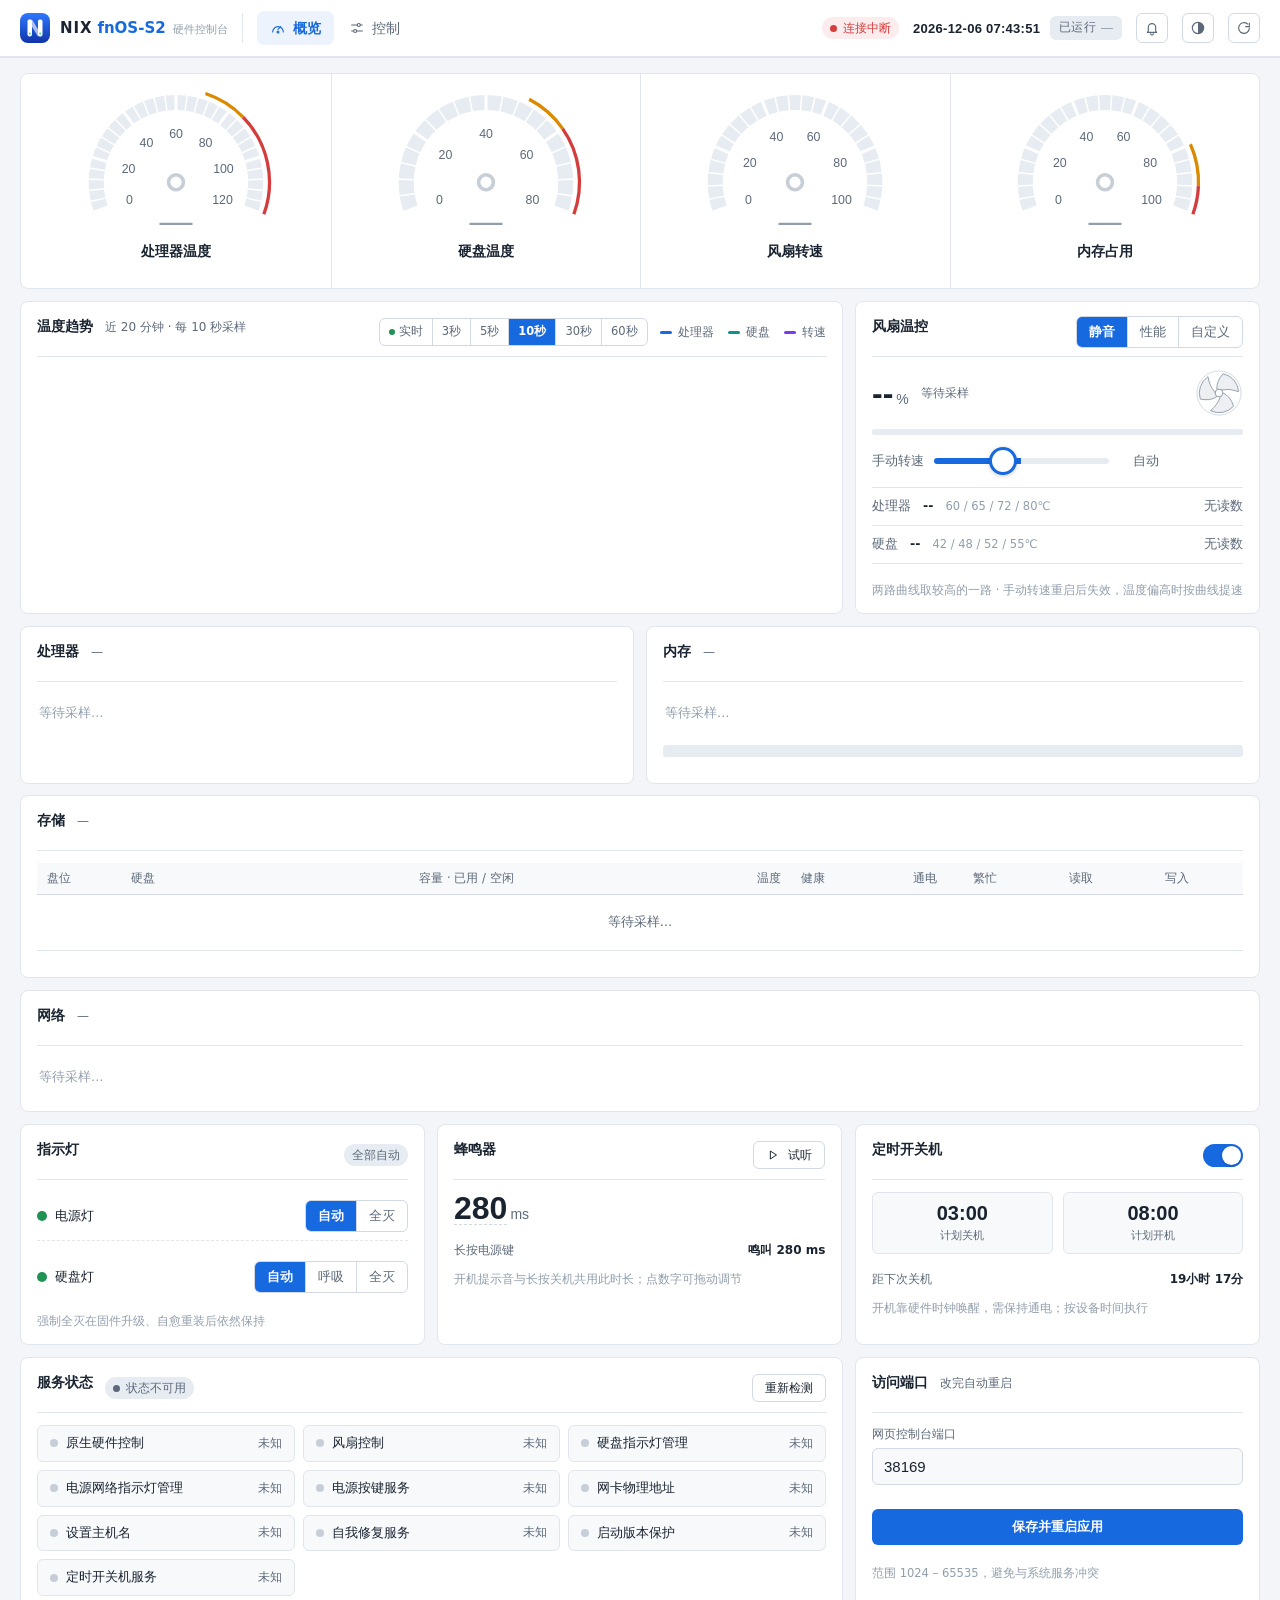
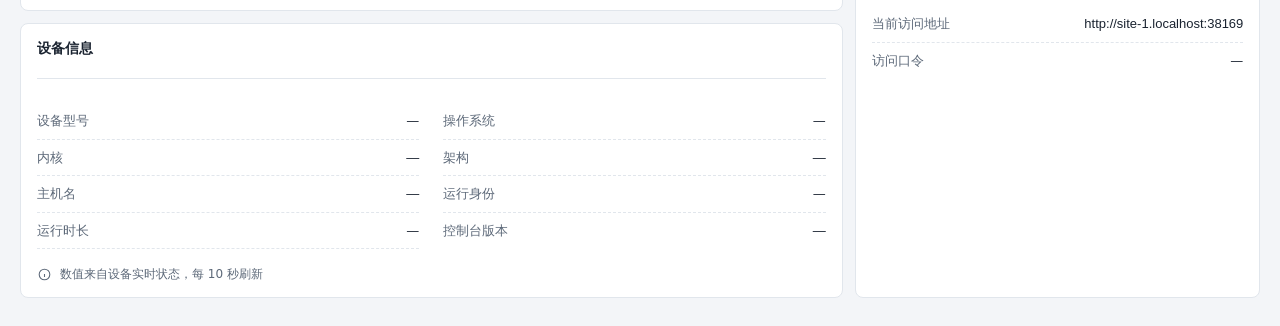
==== commit e0b6bdcb: "发布 v1.0.9：风扇滑块不再抖动并边拖边生效，曲线四点转速可调，定时开关机即时响应 - 风扇滑块：恢复自动按钮位置始终预留、提示并入底部说明，拖动时布局不变；   拖动中按最新值优先发送，步进 1" ====
--- a/app/server/public/index.html
+++ b/app/server/public/index.html
@@ -167,16 +167,15 @@
                 <div class="bar"><span class="fill" id="ov-fan-fill" style="width:0%"></span></div>
                 <div class="fan-manual" id="ov-fan-manual">
                   <label for="fan-slider">手动转速</label>
-                  <input type="range" id="fan-slider" min="30" max="100" step="5" value="50" aria-describedby="fan-manual-hint">
+                  <input type="range" id="fan-slider" min="20" max="100" step="1" value="50" aria-describedby="fan-help">
                   <output id="fan-slider-val" for="fan-slider">自动</output>
-                  <button class="btn sm" id="fan-auto" type="button" hidden>恢复自动</button>
+                  <button class="btn sm" id="fan-auto" type="button" disabled>恢复自动</button>
                 </div>
-                <p class="help" id="fan-manual-hint" hidden>手动转速在重启后失效；温度升到曲线第三点后按曲线提速，超温时自动全速</p>
                 <dl class="fan-rows" id="ov-fan-rows">
                   <div class="fan-row" data-src="cpu"><dt>处理器</dt><dd class="t" id="ov-fan-cpu-t">--</dd><dd class="a" id="ov-fan-cpu-a">--</dd><dd class="d" id="ov-fan-cpu-d">--</dd></div>
                   <div class="fan-row" data-src="hdd"><dt>硬盘</dt><dd class="t" id="ov-fan-hdd-t">--</dd><dd class="a" id="ov-fan-hdd-a">--</dd><dd class="d" id="ov-fan-hdd-d">--</dd></div>
                 </dl>
-                <p class="help">两路曲线取较高的一路 · 起转 30%、全速 100% 固定 · 点「自定义」调整锚点</p>
+                <p class="help" id="fan-help">两路曲线取较高的一路 · 手动转速重启后失效，温度偏高时按曲线提速</p>
               </div>
 
               <div class="flip-face flip-back">
@@ -198,10 +197,10 @@
                     </tr>
                     <tr data-curve="hdd">
                       <td>转速 %</td>
-                      <td class="fixed" title="起转转速固定 30%"><span>30</span></td>
-                      <td><input type="number" data-k="d2" value="30" min="30" max="100" aria-label="硬盘第二锚点转速"></td>
-                      <td><input type="number" data-k="d3" value="70" min="30" max="100" aria-label="硬盘第三锚点转速"></td>
-                      <td class="fixed" title="全速固定 100%"><span>100</span></td>
+                      <td><input type="number" data-k="d1" value="30" min="20" max="100" aria-label="硬盘起转转速"></td>
+                      <td><input type="number" data-k="d2" value="30" min="20" max="100" aria-label="硬盘第二锚点转速"></td>
+                      <td><input type="number" data-k="d3" value="70" min="20" max="100" aria-label="硬盘第三锚点转速"></td>
+                      <td><input type="number" data-k="d4" value="100" min="20" max="100" aria-label="硬盘全速点转速"></td>
                     </tr>
                     <tr data-curve="cpu">
                       <td>处理器 ℃</td>
@@ -212,10 +211,10 @@
                     </tr>
                     <tr data-curve="cpu">
                       <td>转速 %</td>
-                      <td class="fixed" title="起转转速固定 30%"><span>30</span></td>
-                      <td><input type="number" data-k="d2" value="30" min="30" max="100" aria-label="处理器第二锚点转速"></td>
-                      <td><input type="number" data-k="d3" value="70" min="30" max="100" aria-label="处理器第三锚点转速"></td>
-                      <td class="fixed" title="全速固定 100%"><span>100</span></td>
+                      <td><input type="number" data-k="d1" value="30" min="20" max="100" aria-label="处理器起转转速"></td>
+                      <td><input type="number" data-k="d2" value="30" min="20" max="100" aria-label="处理器第二锚点转速"></td>
+                      <td><input type="number" data-k="d3" value="70" min="20" max="100" aria-label="处理器第三锚点转速"></td>
+                      <td><input type="number" data-k="d4" value="100" min="20" max="100" aria-label="处理器全速点转速"></td>
                     </tr>
                   </tbody>
                 </table>
@@ -346,18 +345,38 @@
             <p class="help">开机靠硬件时钟唤醒，需保持通电；按设备时间执行</p>
           </div>
 
-          <div class="card col-8 svc-card">
-            <div class="card-hd">
-              <h2>服务状态</h2>
-              <span class="chip ok" id="svc-summary"><i class="dot"></i>检测中…</span>
-              <div class="spacer"></div>
-              <button class="btn sm ghost" id="btn-svc-refresh">重新检测</button>
-            </div>
-            <div class="svc-grid" id="svc-grid"></div>
-            <div class="svc-hint" id="svc-hint" hidden>
-              <svg aria-hidden="true"><use href="#i-alert"/></svg>
-              <span>服务全部未运行。常见原因是系统更新后依赖缺失，或脚本没有重新部署。</span>
-              <button class="go" id="svc-hint-go">去运行自检</button>
+          <!-- 服务状态只有两三项，单独占一行会留一大片空白：和设备信息叠成左栏，访问端口占右栏 -->
+          <div class="col-8 stack">
+            <div class="card svc-card">
+              <div class="card-hd">
+                <h2>服务状态</h2>
+                <span class="chip ok" id="svc-summary"><i class="dot"></i>检测中…</span>
+                <div class="spacer"></div>
+                <button class="btn sm ghost" id="btn-svc-refresh">重新检测</button>
+              </div>
+              <div class="svc-grid" id="svc-grid"></div>
+              <div class="svc-hint" id="svc-hint" hidden>
+                <svg aria-hidden="true"><use href="#i-alert"/></svg>
+                <span>服务全部未运行。常见原因是系统更新后依赖缺失，或脚本没有重新部署。</span>
+                <button class="go" id="svc-hint-go">去运行自检</button>
+              </div>
+            </div>
+
+            <div class="card dev-card">
+              <div class="card-hd"><h2>设备信息</h2></div>
+              <dl class="kv kv-grid">
+                <div class="row"><dt>设备型号</dt><dd id="set-board">—</dd></div>
+                <div class="row"><dt>操作系统</dt><dd id="set-os">—</dd></div>
+                <div class="row"><dt>内核</dt><dd id="set-kernel" class="mono">—</dd></div>
+                <div class="row"><dt>架构</dt><dd id="set-arch" class="mono">—</dd></div>
+                <div class="row"><dt>主机名</dt><dd id="set-host" class="mono">—</dd></div>
+                <div class="row"><dt>运行身份</dt><dd id="set-root">—</dd></div>
+                <div class="row"><dt>运行时长</dt><dd id="set-uptime">—</dd></div>
+                <div class="row"><dt>控制台版本</dt><dd id="set-ver" class="mono">—</dd></div>
+              </dl>
+              <p class="info-note">
+                <svg aria-hidden="true"><use href="#i-info"/></svg><span id="set-note">数值来自设备实时状态，每 10 秒刷新</span>
+              </p>
             </div>
           </div>
 
@@ -382,23 +401,6 @@
             </dl>
             <button class="btn sm ghost" id="logout" type="button" hidden>退出登录</button>
             <p class="help acc-hint" id="acc-hint" hidden>没有口令时，局域网里的设备只能查看硬件状态。硬件控制、配置修改和脚本执行需要先在飞牛「应用设置 → 配置」里设置口令。</p>
-          </div>
-
-          <div class="card col-12">
-            <div class="card-hd"><h2>设备信息</h2></div>
-            <dl class="kv kv-grid">
-              <div class="row"><dt>设备型号</dt><dd id="set-board">—</dd></div>
-              <div class="row"><dt>操作系统</dt><dd id="set-os">—</dd></div>
-              <div class="row"><dt>内核</dt><dd id="set-kernel" class="mono">—</dd></div>
-              <div class="row"><dt>架构</dt><dd id="set-arch" class="mono">—</dd></div>
-              <div class="row"><dt>主机名</dt><dd id="set-host" class="mono">—</dd></div>
-              <div class="row"><dt>运行身份</dt><dd id="set-root">—</dd></div>
-              <div class="row"><dt>运行时长</dt><dd id="set-uptime">—</dd></div>
-              <div class="row"><dt>控制台版本</dt><dd id="set-ver" class="mono">—</dd></div>
-            </dl>
-            <p class="info-note">
-              <svg aria-hidden="true"><use href="#i-info"/></svg><span id="set-note">数值来自设备实时状态，每 10 秒刷新</span>
-            </p>
           </div>
 
         </div>
--- a/app/server/public/style.css
+++ b/app/server/public/style.css
@@ -200,6 +200,10 @@
 .col-4{grid-column:span 4}.col-6{grid-column:span 6}.col-8{grid-column:span 8}.col-12{grid-column:span 12}
 @media(max-width:1100px){.col-4{grid-column:span 6}.col-8{grid-column:span 12}}
 @media(max-width:720px){.col-4,.col-6,.col-8{grid-column:span 12}}
+/* 左栏叠放几张矮卡片，和右边的高卡片等高：最后一张吃掉剩余高度，不留空白 */
+.stack{display:flex;flex-direction:column;gap:12px;min-width:0}
+.stack>.card:last-child{flex:1}
+@media(min-width:721px) and (max-width:1100px){.stack.col-8{grid-column:span 7}.port-card.col-4{grid-column:span 5}}
 
 /* ---- 面板 ---- */
 .card{background:var(--card);border:1px solid var(--line);border-radius:var(--r);padding:14px 16px;min-width:0;
@@ -367,7 +371,7 @@
 .fan-manual.is-on output{color:var(--fg);font-weight:600}
 .fan-manual input[type=range]{width:100%;min-width:0;height:28px;margin:0;cursor:pointer;touch-action:pan-y}
 .fan-manual input[type=range]:disabled{cursor:not-allowed;opacity:.5}
-.fan-manual.is-busy input[type=range]{opacity:.6}
+.fan-manual .btn:disabled{visibility:hidden}
 .flip-front>.help:last-child{margin-top:auto}
 .fan-svg{flex:none;width:48px;height:48px}
 .fan-svg .ring{fill:none;stroke:var(--line-2);stroke-width:2}
@@ -390,12 +394,11 @@
 .curve input{width:100%;max-width:52px;font:13px var(--f-num);text-align:center;padding:5px 2px;border-radius:5px;
   background:var(--card-2);border:1px solid var(--line-2);color:var(--fg)}
 .curve input:focus{outline:2px solid var(--accent);outline-offset:0}
-.curve td.fixed span{display:inline-block;font:13px var(--f-num);color:var(--faint);padding:5px 0}
+.curve input:disabled{opacity:.5;cursor:not-allowed}
 .flip-actions{display:flex;gap:8px;flex-wrap:wrap;margin-top:auto}
 @media(max-width:480px){
   .curve{font-size:11.5px}
   .curve input{max-width:38px;padding:4px 0}
-  .curve td.fixed span{font-size:12px}
 }
 @media(max-width:380px){.curve input{max-width:32px;padding:4px 0}.curve td,.curve th{padding:2px}}
 /* iOS 会在聚焦 <16px 字号的输入框时放大整页；宽度收紧但字号保持 16px 不缩小 */
@@ -658,7 +661,8 @@
 @media(hover:hover){.dropzone:hover{border-color:var(--accent);color:var(--accent)}}
 .dropzone.is-over{border-color:var(--accent);color:var(--accent)}
 .dropzone b{color:var(--fg);font-weight:500}
-.script-list{display:flex;flex-direction:column;gap:6px;overscroll-behavior:contain}
+.script-list{display:flex;flex-direction:column;gap:6px;overscroll-behavior:contain;max-height:412px;overflow-y:auto;scrollbar-gutter:stable}
+.script-list>.script{flex:none}
 .script{display:flex;align-items:center;gap:12px;padding:8px 12px;border-radius:8px;background:var(--card-2);border:1px solid var(--line)}
 .script.is-active{border-color:var(--accent)}
 .script .pick{display:flex;align-items:center;gap:10px;flex:1;min-width:0;background:none;border:0;cursor:pointer;text-align:left;padding:0}
@@ -680,6 +684,11 @@
 .script-list .empty .t{font-size:13px;color:var(--fg)}.script-list .empty .d{font-size:12px}.script-list .empty b{color:var(--fg);font-weight:500}
 /* ---- 终端 ---- */
 .term{background:var(--term-bg);border:1px solid var(--line);border-radius:8px;overflow:hidden}
+/* 脚本库和执行日志并排时等高：日志区吃满卡片剩余高度，输出多了在框内滚动，不把卡片撑高 */
+@media(min-width:721px){
+  .term-card .term{flex:1;display:flex;flex-direction:column;min-height:0}
+  .term-card .term-log{flex:1 1 0;max-height:none}
+}
 .term-bar{display:flex;align-items:center;gap:8px;padding:8px 12px;border-bottom:1px solid #1c2129;font-size:12px;color:var(--term-dim)}
 .term-bar .prompt{color:var(--term-cmd);font-family:var(--f-mono)}
 .term-bar .chip{background:#1c2129;color:var(--term-dim)}
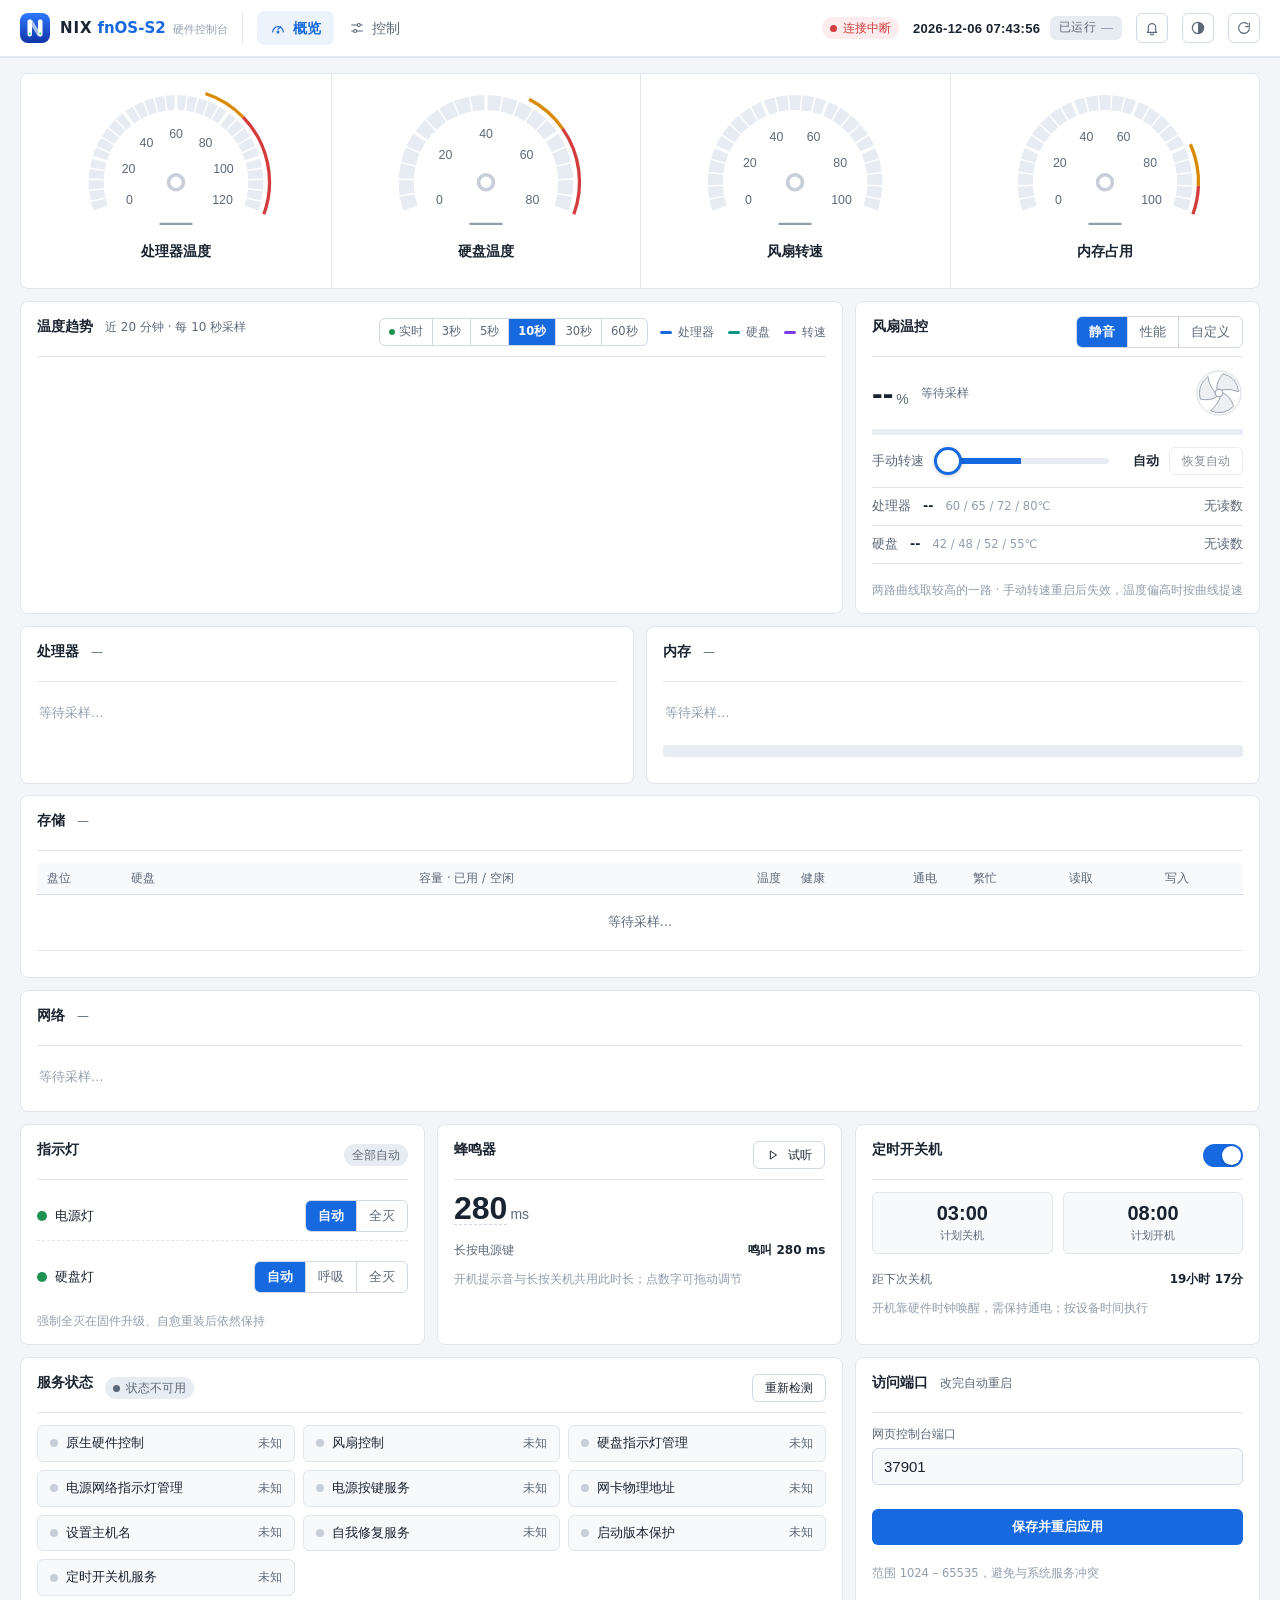
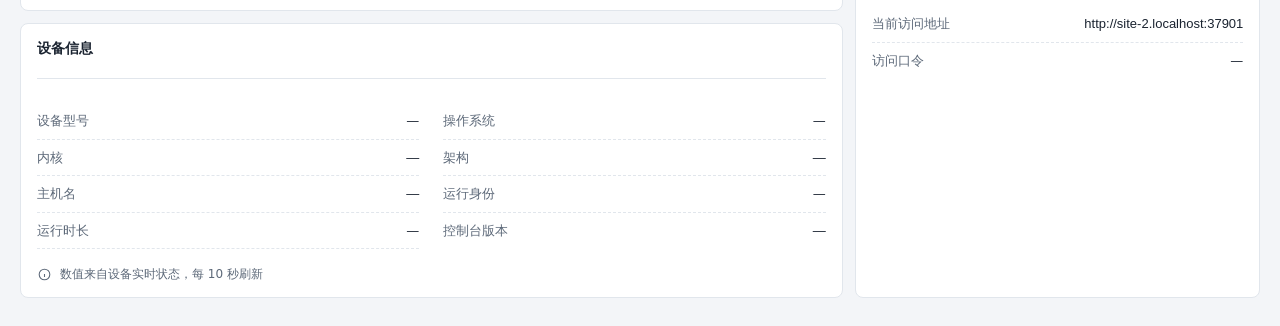
==== commit 8fbefc80: "v1.0.10：滑块按钮与轨道固定、最低 30%，定时开关机保存立即回应并显示等待状态 - 风扇滑块：恢复自动按钮始终显示（自动时置灰），轨道刻度固定 0-100%，最低可设 30%，   百分比只在" ====
--- a/app/server/public/index.html
+++ b/app/server/public/index.html
@@ -167,9 +167,9 @@
                 <div class="bar"><span class="fill" id="ov-fan-fill" style="width:0%"></span></div>
                 <div class="fan-manual" id="ov-fan-manual">
                   <label for="fan-slider">手动转速</label>
-                  <input type="range" id="fan-slider" min="20" max="100" step="1" value="50" aria-describedby="fan-help">
+                  <input type="range" id="fan-slider" min="0" max="100" step="1" value="0" aria-describedby="fan-help">
                   <output id="fan-slider-val" for="fan-slider">自动</output>
-                  <button class="btn sm" id="fan-auto" type="button" disabled>恢复自动</button>
+                  <button class="btn sm" id="fan-auto" type="button" disabled title="回到温控曲线自动调速">恢复自动</button>
                 </div>
                 <dl class="fan-rows" id="ov-fan-rows">
                   <div class="fan-row" data-src="cpu"><dt>处理器</dt><dd class="t" id="ov-fan-cpu-t">--</dd><dd class="a" id="ov-fan-cpu-a">--</dd><dd class="d" id="ov-fan-cpu-d">--</dd></div>
@@ -197,10 +197,10 @@
                     </tr>
                     <tr data-curve="hdd">
                       <td>转速 %</td>
-                      <td><input type="number" data-k="d1" value="30" min="20" max="100" aria-label="硬盘起转转速"></td>
-                      <td><input type="number" data-k="d2" value="30" min="20" max="100" aria-label="硬盘第二锚点转速"></td>
-                      <td><input type="number" data-k="d3" value="70" min="20" max="100" aria-label="硬盘第三锚点转速"></td>
-                      <td><input type="number" data-k="d4" value="100" min="20" max="100" aria-label="硬盘全速点转速"></td>
+                      <td><input type="number" data-k="d1" value="30" min="30" max="100" aria-label="硬盘起转转速"></td>
+                      <td><input type="number" data-k="d2" value="30" min="30" max="100" aria-label="硬盘第二锚点转速"></td>
+                      <td><input type="number" data-k="d3" value="70" min="30" max="100" aria-label="硬盘第三锚点转速"></td>
+                      <td><input type="number" data-k="d4" value="100" min="30" max="100" aria-label="硬盘全速点转速"></td>
                     </tr>
                     <tr data-curve="cpu">
                       <td>处理器 ℃</td>
@@ -211,10 +211,10 @@
                     </tr>
                     <tr data-curve="cpu">
                       <td>转速 %</td>
-                      <td><input type="number" data-k="d1" value="30" min="20" max="100" aria-label="处理器起转转速"></td>
-                      <td><input type="number" data-k="d2" value="30" min="20" max="100" aria-label="处理器第二锚点转速"></td>
-                      <td><input type="number" data-k="d3" value="70" min="20" max="100" aria-label="处理器第三锚点转速"></td>
-                      <td><input type="number" data-k="d4" value="100" min="20" max="100" aria-label="处理器全速点转速"></td>
+                      <td><input type="number" data-k="d1" value="30" min="30" max="100" aria-label="处理器起转转速"></td>
+                      <td><input type="number" data-k="d2" value="30" min="30" max="100" aria-label="处理器第二锚点转速"></td>
+                      <td><input type="number" data-k="d3" value="70" min="30" max="100" aria-label="处理器第三锚点转速"></td>
+                      <td><input type="number" data-k="d4" value="100" min="30" max="100" aria-label="处理器全速点转速"></td>
                     </tr>
                   </tbody>
                 </table>
@@ -326,6 +326,7 @@
             <div class="card-hd">
               <h2>定时开关机</h2>
               <div class="spacer"></div>
+              <span class="sch-busy" id="ov-sch-busy" role="status" hidden><i class="spinner" aria-hidden="true"></i>正在应用…</span>
               <label class="switch">
                 <input type="checkbox" id="ov-sch-on" checked aria-label="启用定时开关机">
                 <span class="track"></span>
--- a/app/server/public/style.css
+++ b/app/server/public/style.css
@@ -367,11 +367,9 @@
 .fan-row.is-lead .d{color:var(--fg);font-weight:600}
 .fan-manual{display:grid;grid-template-columns:auto 1fr 3.2em auto;align-items:center;gap:10px;font-size:12.5px}
 .fan-manual label{color:var(--muted);white-space:nowrap}
-.fan-manual output{font-variant-numeric:tabular-nums;text-align:right;color:var(--muted);white-space:nowrap}
-.fan-manual.is-on output{color:var(--fg);font-weight:600}
+.fan-manual output{font-variant-numeric:tabular-nums;text-align:right;color:var(--fg);font-weight:600;white-space:nowrap}
 .fan-manual input[type=range]{width:100%;min-width:0;height:28px;margin:0;cursor:pointer;touch-action:pan-y}
 .fan-manual input[type=range]:disabled{cursor:not-allowed;opacity:.5}
-.fan-manual .btn:disabled{visibility:hidden}
 .flip-front>.help:last-child{margin-top:auto}
 .fan-svg{flex:none;width:48px;height:48px}
 .fan-svg .ring{fill:none;stroke:var(--line-2);stroke-width:2}
@@ -440,6 +438,9 @@
 .switch input:checked+.track{background:var(--accent)}
 .switch input:checked+.track::after{transform:translateX(17px)}
 #ov-sch-card.is-off{opacity:.62}
+.sch-busy{display:inline-flex;align-items:center;gap:6px;align-self:center;font-size:12px;color:var(--muted);white-space:nowrap}
+.sch-busy .spinner{width:12px;height:12px;border-radius:50%;border:2px solid var(--line-2);border-top-color:var(--accent);animation:spin .8s linear infinite}
+#ov-sch-card.is-applying .switch .track{opacity:.7}
 
 /* ---- 硬件信息：统计条 + 核心格 + 内存条 + 硬盘表 + 文件系统 / 阵列 + 网卡 ----
    密度与视觉语言对齐参考实现 JK（jkmon/web/app.css 的 .cstat / .kvl / .dk / .fsr / .pill / .bar / .nic 等），
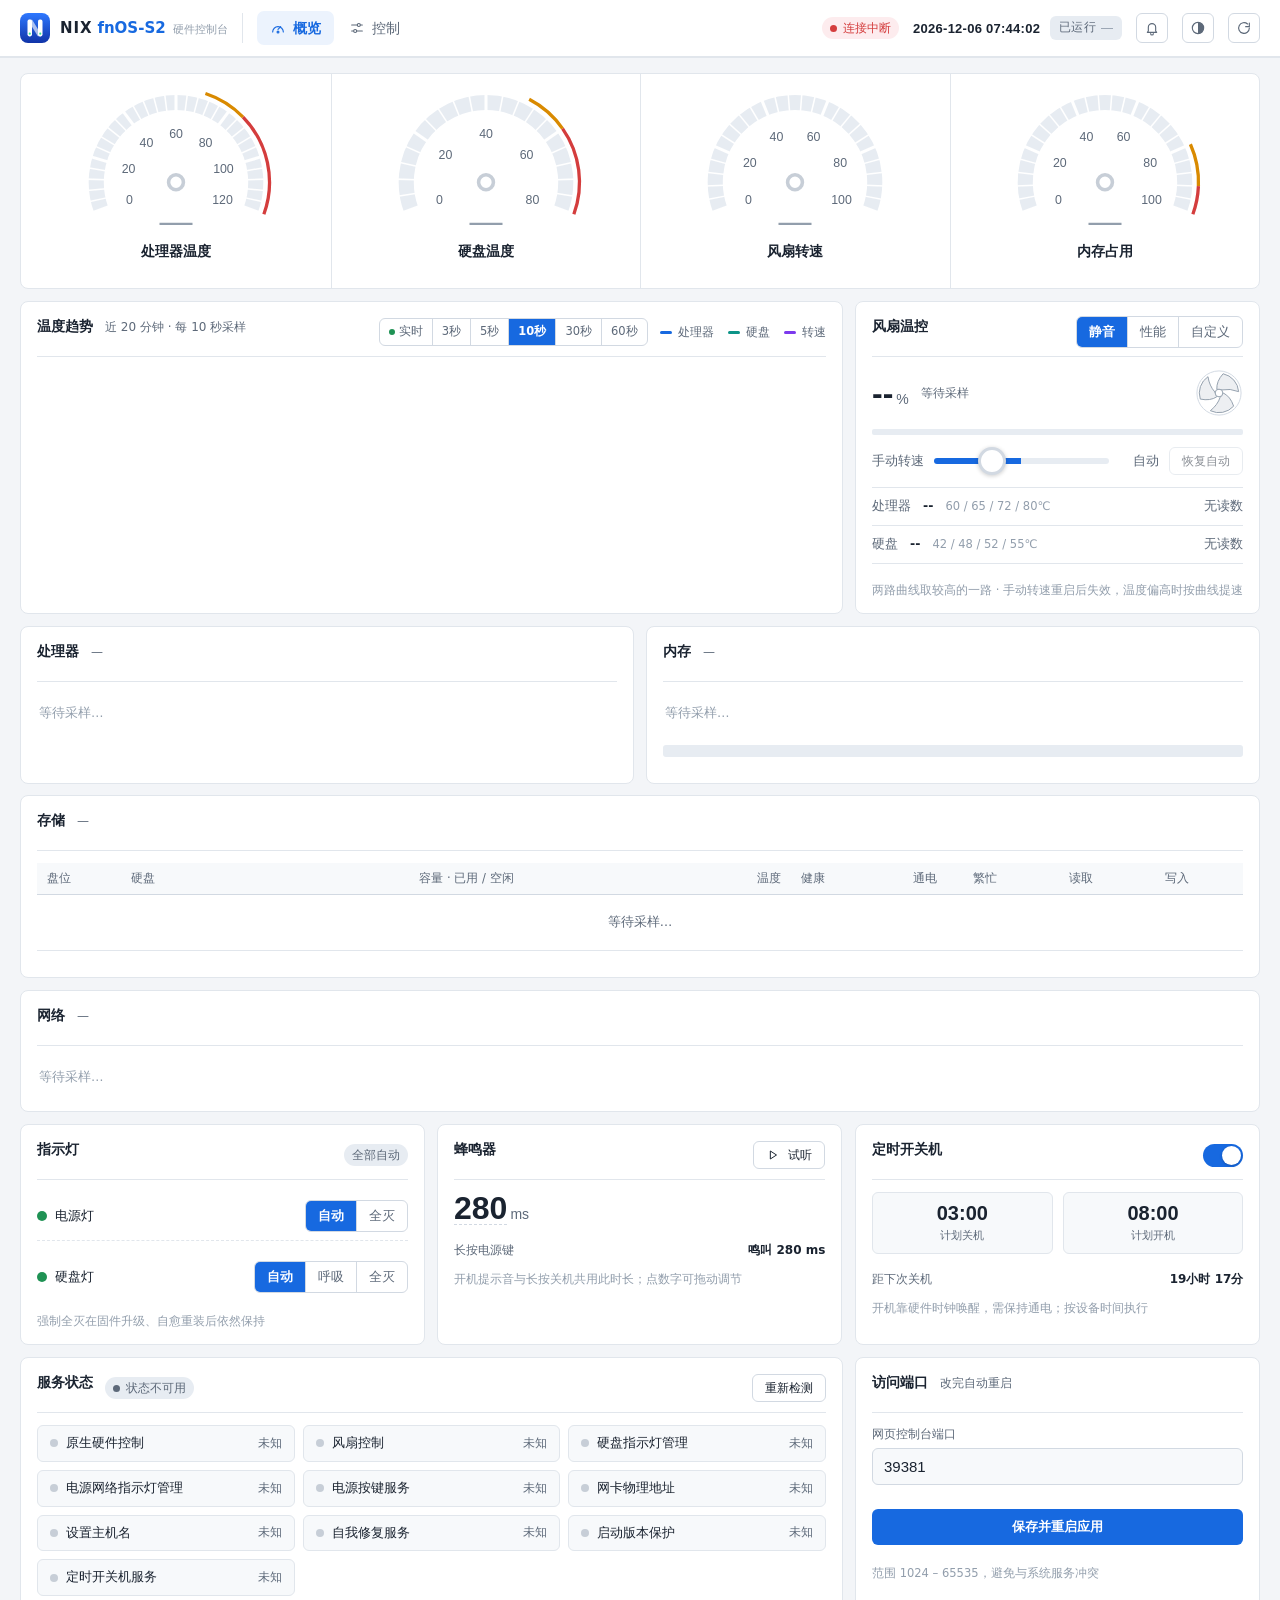
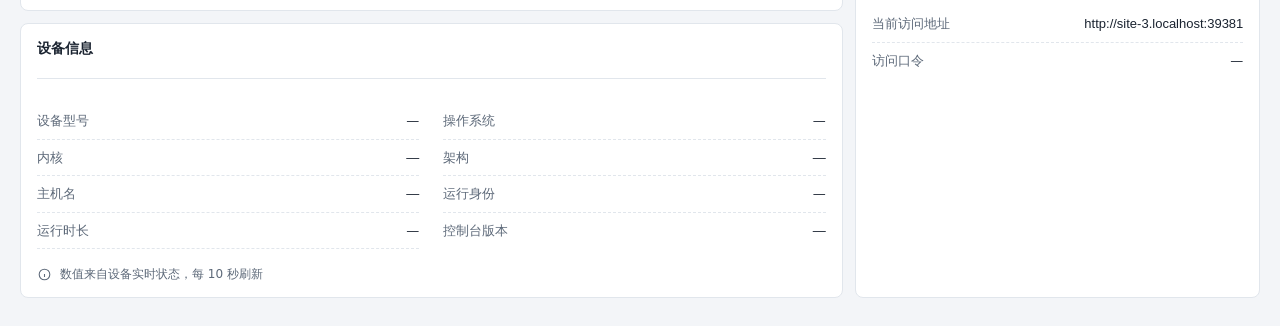
==== commit f097c1ae: "v1.1.1：风扇滑块只表示手动设定值，恢复自动立即切换 - 自动时滑块不填色、圆点变灰、显示「自动」，不再跟着实际转速移动 - 点「恢复自动」立即切到自动样式，并按控制器同一套规则（曲线、2℃ 回差" ====
--- a/app/server/public/index.html
+++ b/app/server/public/index.html
@@ -167,7 +167,7 @@
                 <div class="bar"><span class="fill" id="ov-fan-fill" style="width:0%"></span></div>
                 <div class="fan-manual" id="ov-fan-manual">
                   <label for="fan-slider">手动转速</label>
-                  <input type="range" id="fan-slider" min="0" max="100" step="1" value="0" aria-describedby="fan-help">
+                  <input type="range" id="fan-slider" min="0" max="100" step="1" value="30" aria-describedby="fan-help">
                   <output id="fan-slider-val" for="fan-slider">自动</output>
                   <button class="btn sm" id="fan-auto" type="button" disabled title="回到温控曲线自动调速">恢复自动</button>
                 </div>
--- a/app/server/public/style.css
+++ b/app/server/public/style.css
@@ -370,6 +370,11 @@
 .fan-manual output{font-variant-numeric:tabular-nums;text-align:right;color:var(--fg);font-weight:600;white-space:nowrap}
 .fan-manual input[type=range]{width:100%;min-width:0;height:28px;margin:0;cursor:pointer;touch-action:pan-y}
 .fan-manual input[type=range]:disabled{cursor:not-allowed;opacity:.5}
+/* 自动时滑块只是「拖它就进入手动」的入口：不填色、圆点变灰，不表示任何当前值 */
+.fan-manual:not(.is-on) input[type=range]::-webkit-slider-thumb{border-color:var(--line-2)}
+.fan-manual:not(.is-on) input[type=range]::-moz-range-thumb{border-color:var(--line-2)}
+.fan-manual:not(.is-on) input[type=range]::-moz-range-progress{background:transparent}
+.fan-manual:not(.is-on) output{color:var(--muted);font-weight:500}
 .flip-front>.help:last-child{margin-top:auto}
 .fan-svg{flex:none;width:48px;height:48px}
 .fan-svg .ring{fill:none;stroke:var(--line-2);stroke-width:2}
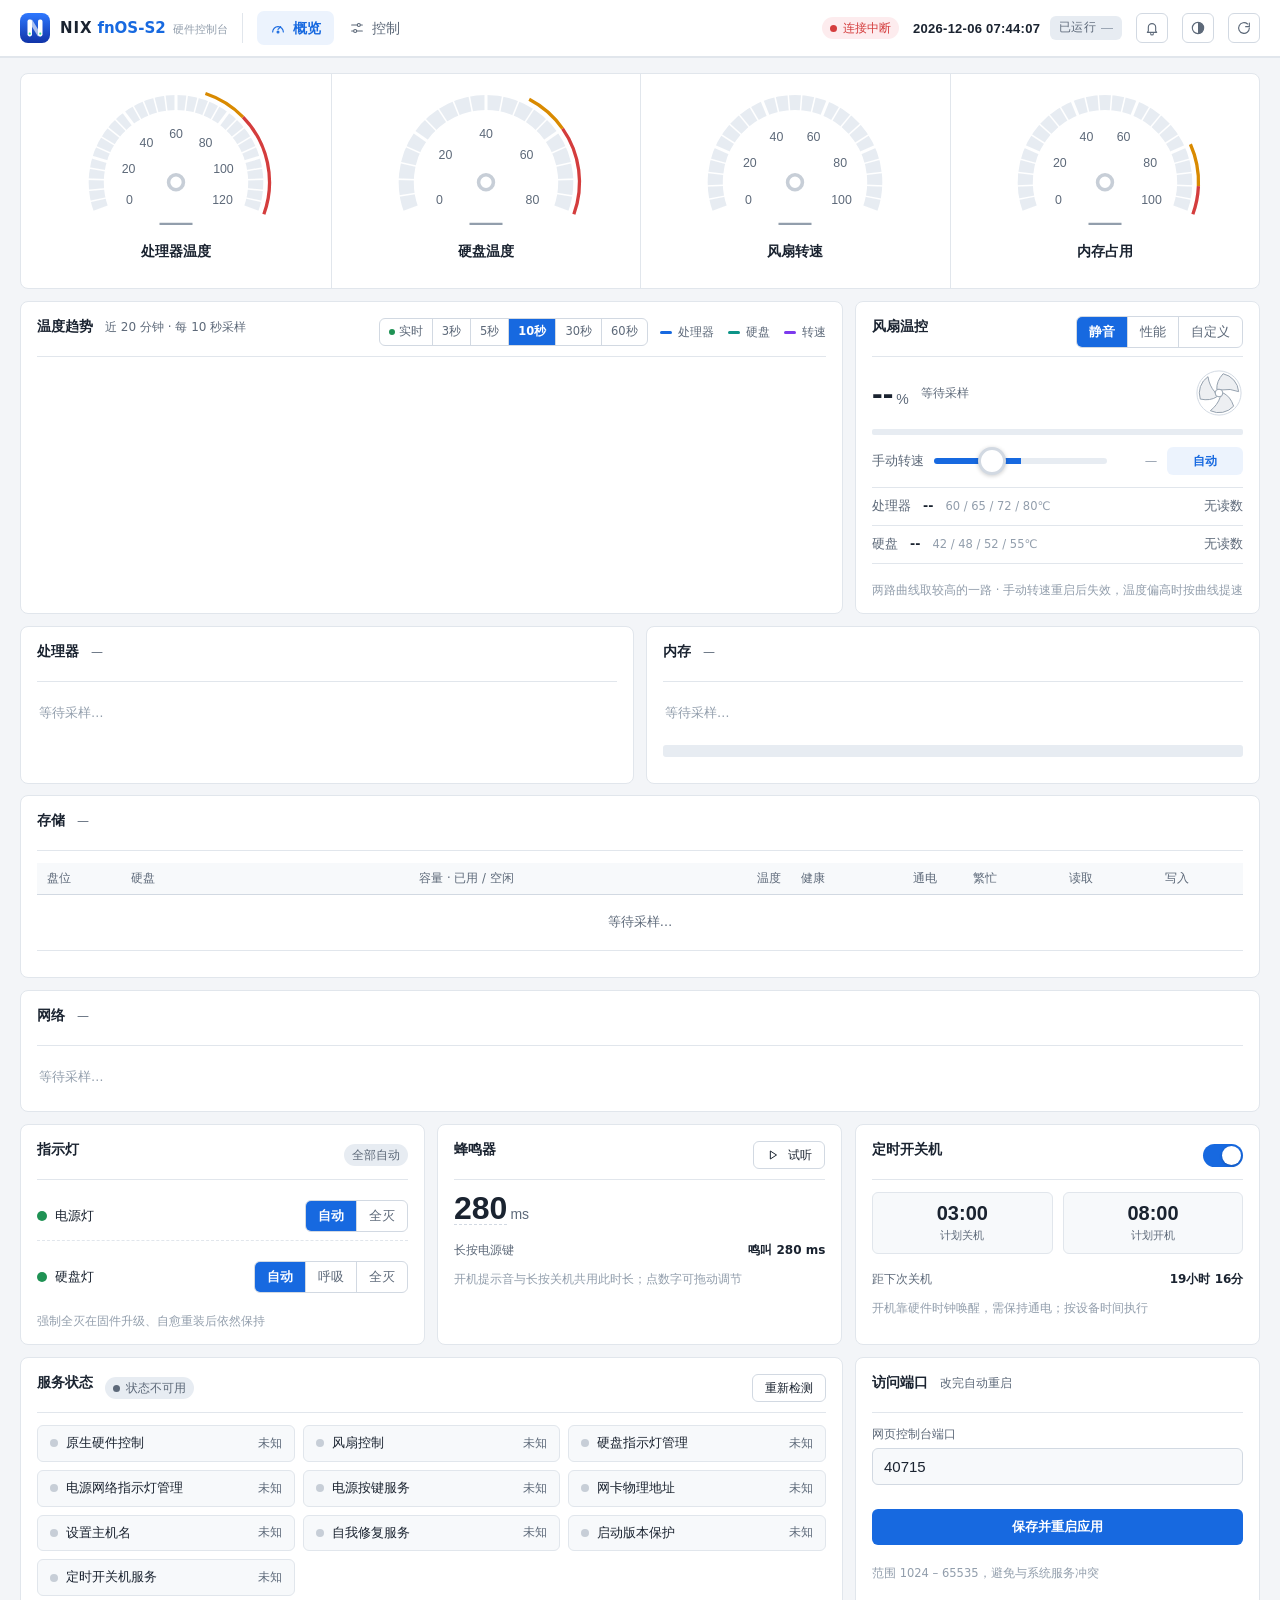
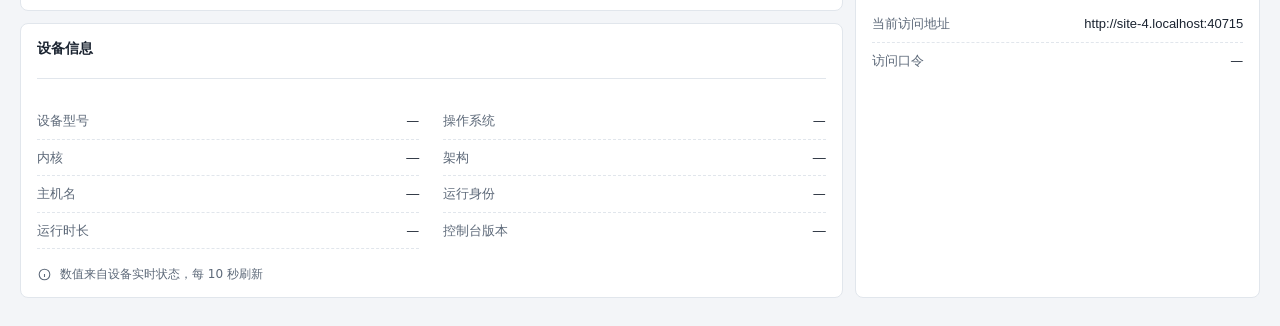
==== commit a787047b: "v1.1.1：自动时按钮显示「自动」，拖动后变「恢复自动」；修复控制器漏掉执行期间写入的指令 - 自动：按钮为高亮的「自动」状态标签，百分比位显示「—」，滑块灰且不跟随实际转速 - 手动：按钮为「恢复" ====
--- a/app/server/public/index.html
+++ b/app/server/public/index.html
@@ -168,8 +168,8 @@
                 <div class="fan-manual" id="ov-fan-manual">
                   <label for="fan-slider">手动转速</label>
                   <input type="range" id="fan-slider" min="0" max="100" step="1" value="30" aria-describedby="fan-help">
-                  <output id="fan-slider-val" for="fan-slider">自动</output>
-                  <button class="btn sm" id="fan-auto" type="button" disabled title="回到温控曲线自动调速">恢复自动</button>
+                  <output id="fan-slider-val" for="fan-slider">—</output>
+                  <button class="btn sm is-auto" id="fan-auto" type="button" disabled title="当前按温控曲线自动调速，拖动滑块可手动设定">自动</button>
                 </div>
                 <dl class="fan-rows" id="ov-fan-rows">
                   <div class="fan-row" data-src="cpu"><dt>处理器</dt><dd class="t" id="ov-fan-cpu-t">--</dd><dd class="a" id="ov-fan-cpu-a">--</dd><dd class="d" id="ov-fan-cpu-d">--</dd></div>
--- a/app/server/public/style.css
+++ b/app/server/public/style.css
@@ -374,7 +374,11 @@
 .fan-manual:not(.is-on) input[type=range]::-webkit-slider-thumb{border-color:var(--line-2)}
 .fan-manual:not(.is-on) input[type=range]::-moz-range-thumb{border-color:var(--line-2)}
 .fan-manual:not(.is-on) input[type=range]::-moz-range-progress{background:transparent}
-.fan-manual:not(.is-on) output{color:var(--muted);font-weight:500}
+.fan-manual:not(.is-on) output{color:var(--faint);font-weight:500}
+/* 按钮宽度写死（够放「恢复自动」四个字）：变成「自动」时不缩，轨道和数字都不挪位置 */
+.fan-manual .btn{width:76px;padding:0;justify-content:center;text-align:center}
+/* 自动时按钮是状态标签：高亮、不可点，不是灰掉的「恢复自动」 */
+.fan-manual .btn.is-auto:disabled{opacity:1;cursor:default;background:var(--accent-soft);color:var(--accent);border-color:transparent;font-weight:600}
 .flip-front>.help:last-child{margin-top:auto}
 .fan-svg{flex:none;width:48px;height:48px}
 .fan-svg .ring{fill:none;stroke:var(--line-2);stroke-width:2}
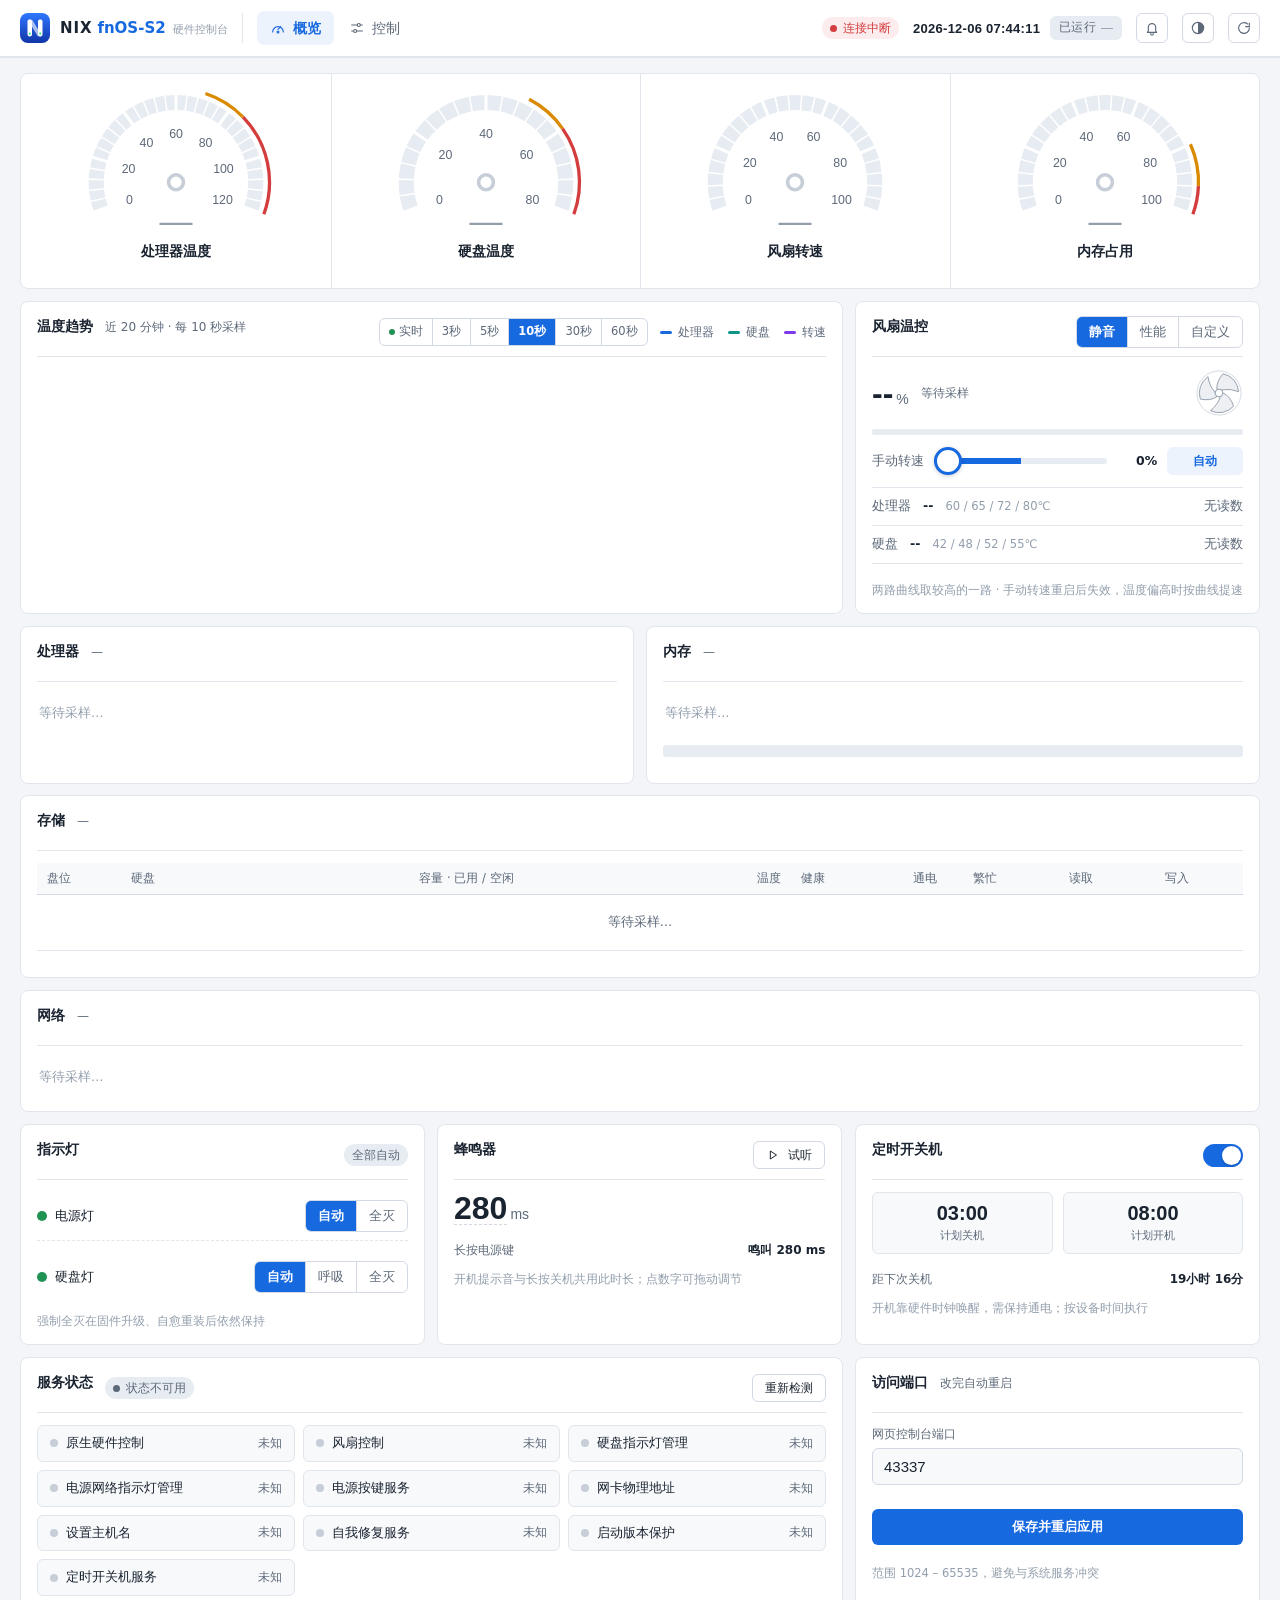
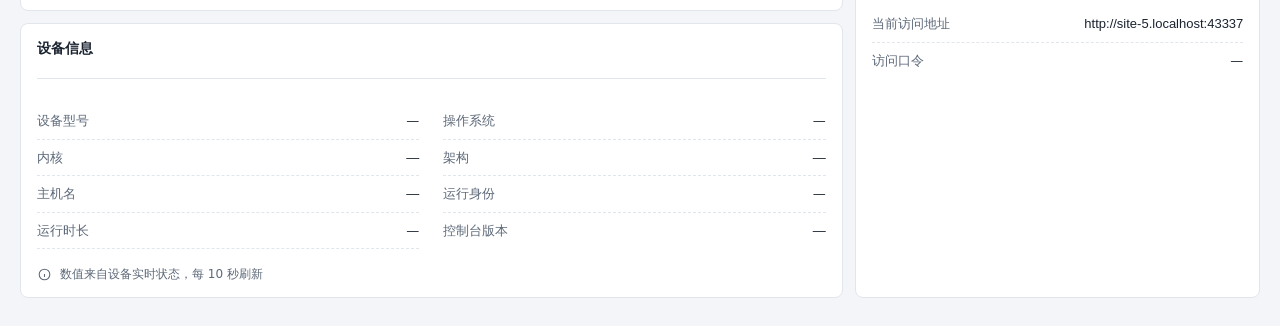
==== commit 6c6c35d3: "v1.1.2：自动时手动滑块停在 0、显示 0%，拖动进入手动 30-100% - 自动：滑块值 0、显示「0%」，不跟随实际转速；按钮「自动 / 恢复自动」保持不变 - 手动：拖动即进入手动，最低 " ====
--- a/app/server/public/index.html
+++ b/app/server/public/index.html
@@ -167,8 +167,8 @@
                 <div class="bar"><span class="fill" id="ov-fan-fill" style="width:0%"></span></div>
                 <div class="fan-manual" id="ov-fan-manual">
                   <label for="fan-slider">手动转速</label>
-                  <input type="range" id="fan-slider" min="0" max="100" step="1" value="30" aria-describedby="fan-help">
-                  <output id="fan-slider-val" for="fan-slider">—</output>
+                  <input type="range" id="fan-slider" min="0" max="100" step="1" value="0" aria-describedby="fan-help">
+                  <output id="fan-slider-val" for="fan-slider">0%</output>
                   <button class="btn sm is-auto" id="fan-auto" type="button" disabled title="当前按温控曲线自动调速，拖动滑块可手动设定">自动</button>
                 </div>
                 <dl class="fan-rows" id="ov-fan-rows">
--- a/app/server/public/style.css
+++ b/app/server/public/style.css
@@ -370,11 +370,6 @@
 .fan-manual output{font-variant-numeric:tabular-nums;text-align:right;color:var(--fg);font-weight:600;white-space:nowrap}
 .fan-manual input[type=range]{width:100%;min-width:0;height:28px;margin:0;cursor:pointer;touch-action:pan-y}
 .fan-manual input[type=range]:disabled{cursor:not-allowed;opacity:.5}
-/* 自动时滑块只是「拖它就进入手动」的入口：不填色、圆点变灰，不表示任何当前值 */
-.fan-manual:not(.is-on) input[type=range]::-webkit-slider-thumb{border-color:var(--line-2)}
-.fan-manual:not(.is-on) input[type=range]::-moz-range-thumb{border-color:var(--line-2)}
-.fan-manual:not(.is-on) input[type=range]::-moz-range-progress{background:transparent}
-.fan-manual:not(.is-on) output{color:var(--faint);font-weight:500}
 /* 按钮宽度写死（够放「恢复自动」四个字）：变成「自动」时不缩，轨道和数字都不挪位置 */
 .fan-manual .btn{width:76px;padding:0;justify-content:center;text-align:center}
 /* 自动时按钮是状态标签：高亮、不可点，不是灰掉的「恢复自动」 */
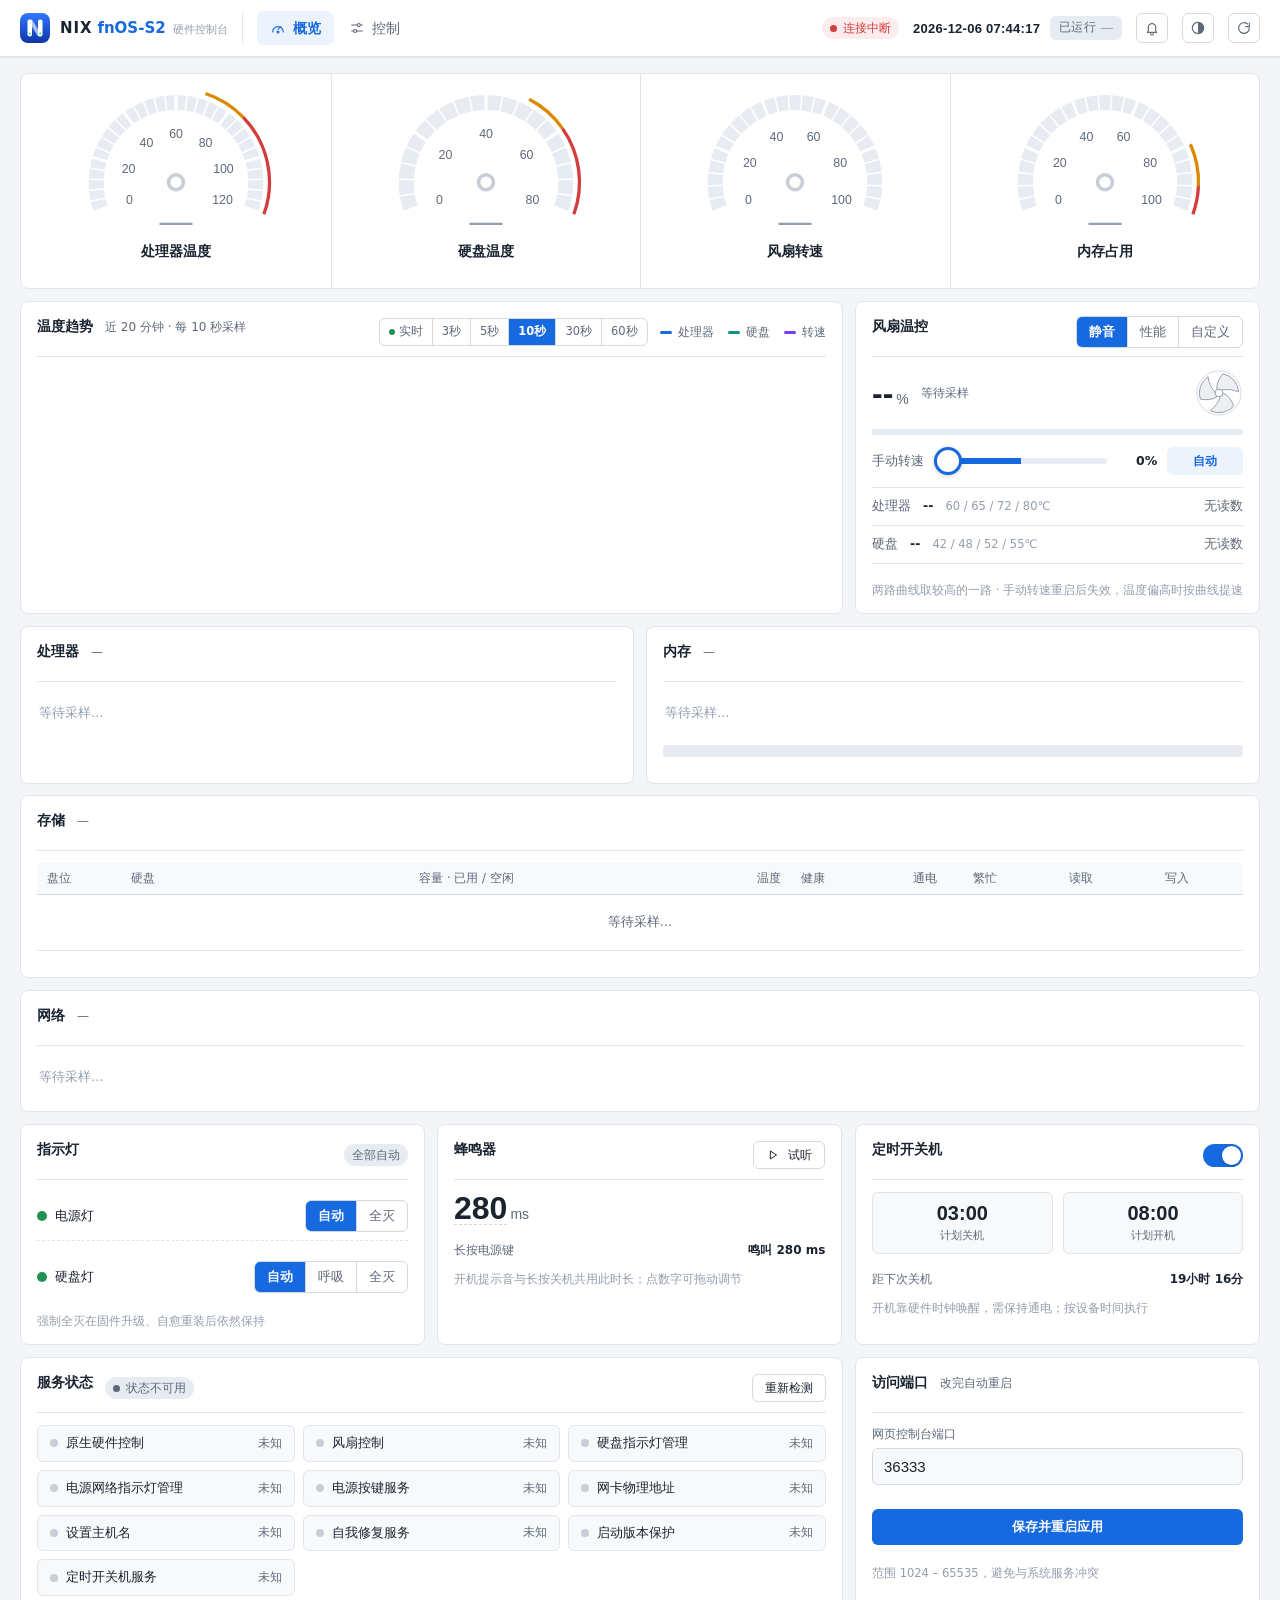
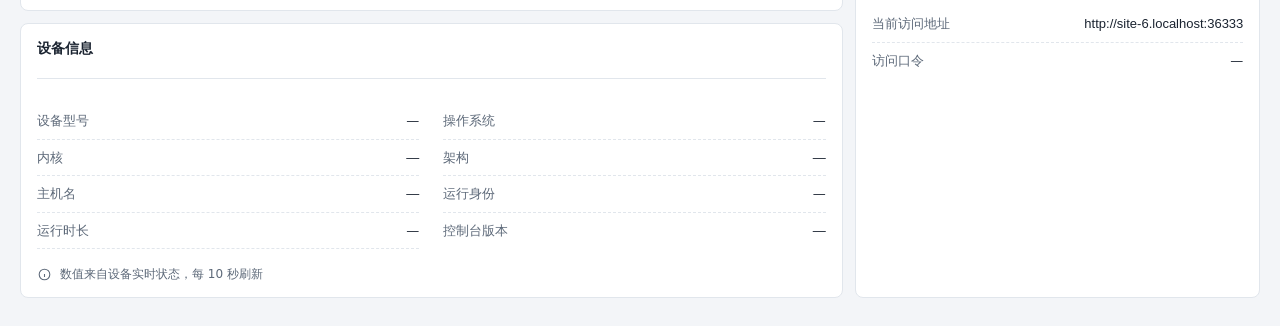
==== commit 404fa918: "fnOS-S2 1.1.4 - Schedule script moved to /usr/local/lib/fnos-s2/power-schedule.sh: the S2 self-heal " ====
--- a/app/server/public/index.html
+++ b/app/server/public/index.html
@@ -343,7 +343,7 @@
               </div>
             </div>
             <div class="mini-foot"><span>距下次关机</span><b id="ov-sch-gap">—</b></div>
-            <p class="help">开机靠硬件时钟唤醒，需保持通电；按设备时间执行</p>
+            <p class="help" id="ov-sch-help">开机靠硬件时钟唤醒，需保持通电；按设备时间执行</p>
           </div>
 
           <!-- 服务状态只有两三项，单独占一行会留一大片空白：和设备信息叠成左栏，访问端口占右栏 -->
--- a/app/server/public/style.css
+++ b/app/server/public/style.css
@@ -217,6 +217,7 @@
 .card-hd .sub{color:var(--muted);font-size:12px;min-width:0;overflow-wrap:anywhere}
 .card-hd .sub:empty{display:none}   /* 执行日志卡头：没运行过脚本时不留一块空白 */
 .help{font-size:11.5px;color:var(--faint);line-height:1.5;margin:0}
+.help.warn{color:var(--warn-t)}
 .big{font:600 32px/1 var(--f-num);font-variant-numeric:tabular-nums}.big small{font-size:14px;color:var(--muted);font-weight:500;margin-left:3px}
 .bar{height:6px;border-radius:2px;background:var(--track);overflow:hidden}
 .bar>.fill{display:block;height:100%;background:var(--accent);transition:width .6s}
@@ -711,6 +712,8 @@
 .mod-main{flex:1;min-width:0}
 .mod-title{font-size:13.5px;font-weight:500;display:flex;align-items:center;gap:8px}
 .mod-title .ver{font:11px var(--f-num);color:var(--faint);font-weight:400}
+.mod-title .ver:not(.dim){color:var(--muted)}
+.mod-sub{font-size:12px;color:var(--muted);margin:10px 0 2px;padding-top:10px;border-top:1px dashed var(--line)}
 .mod-desc{font-size:12px;color:var(--muted);margin-top:1px;overflow:hidden;text-overflow:ellipsis;white-space:nowrap}
 .mod-svc{display:flex;gap:7px;margin-top:6px;flex-wrap:wrap}
 .mod-svc .svc{font-size:11px;padding:1px 7px;border-radius:3px;background:var(--track);color:var(--muted)}
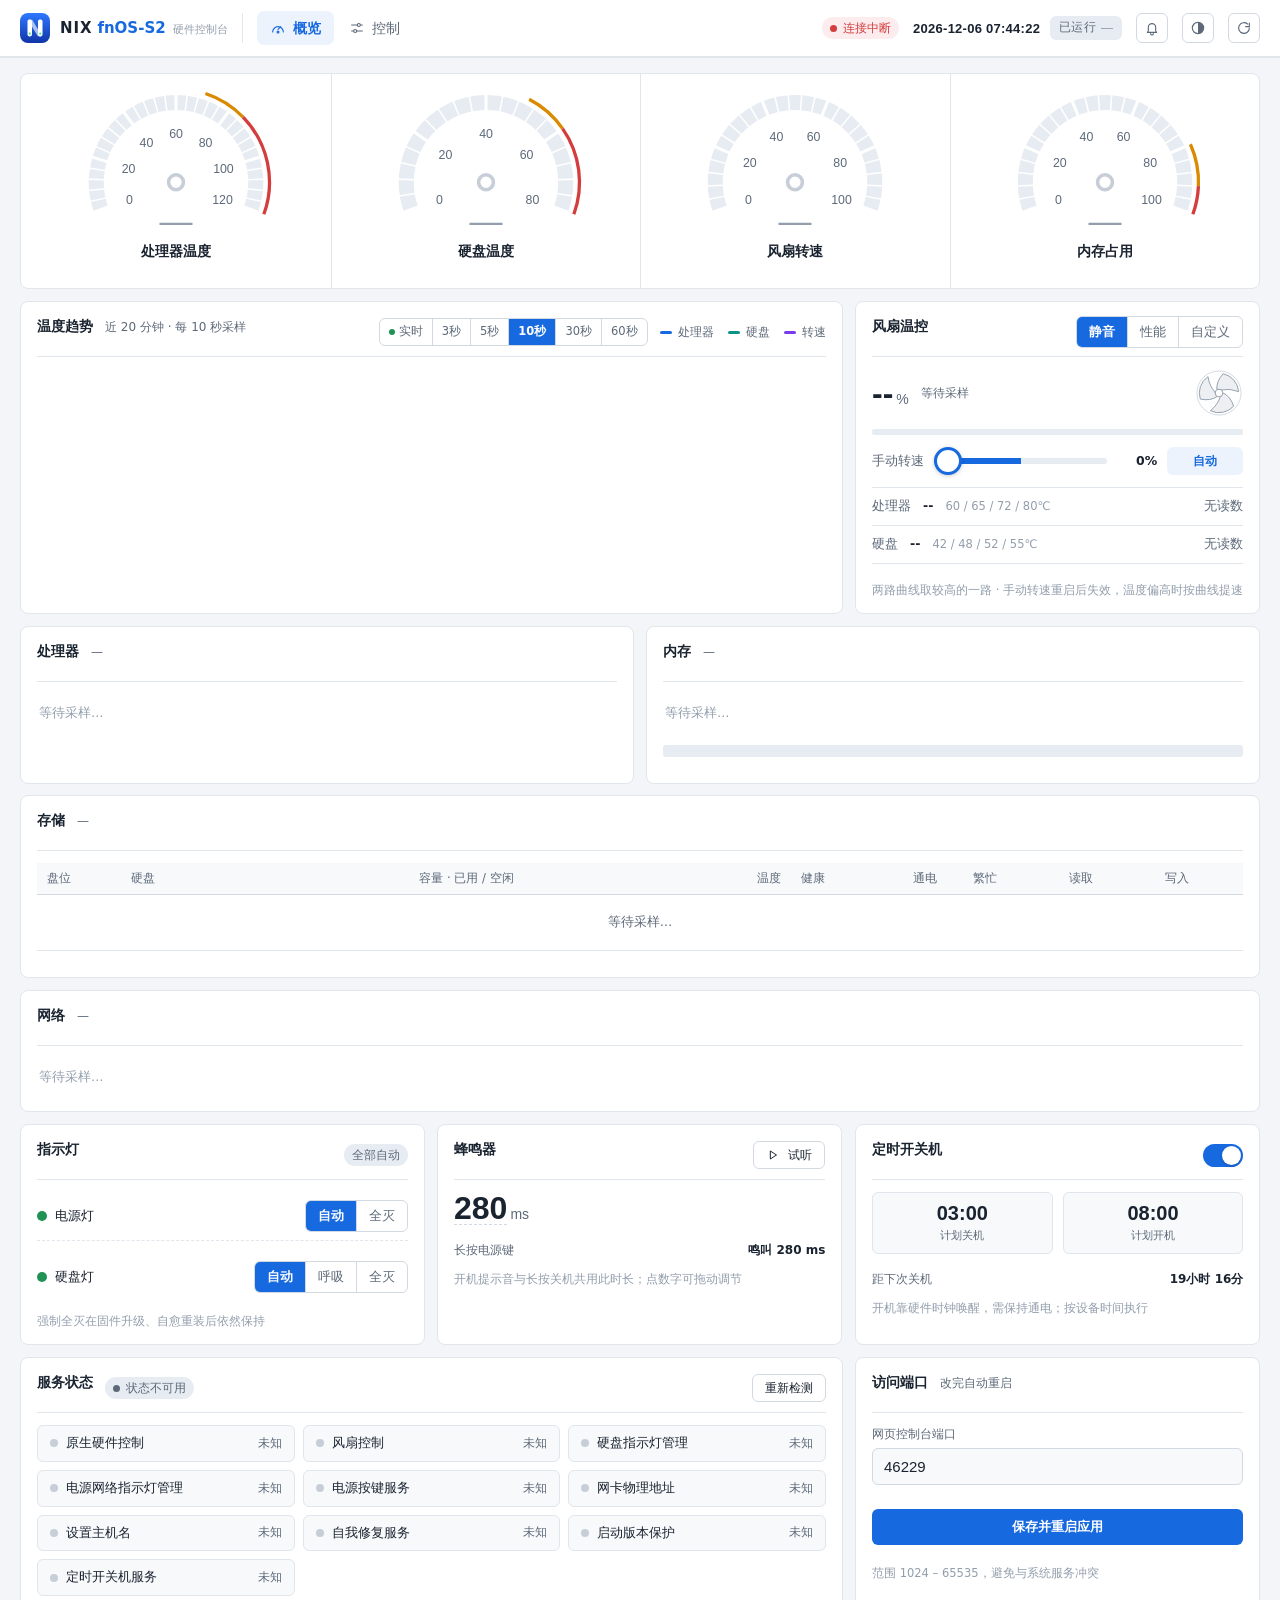
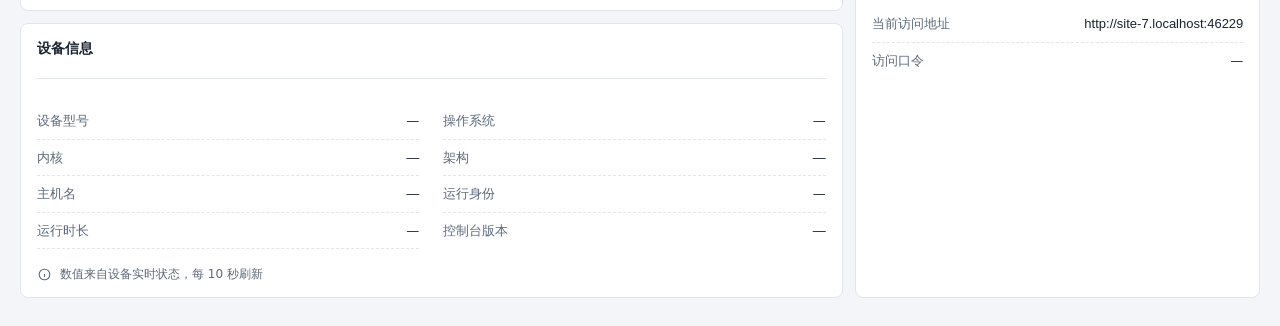
==== commit cfaee1ac: "fnOS-S2 1.1.5 - Overview: static gauge placeholders in index.html, no 200 px layout jump on first pa" ====
--- a/app/server/public/index.html
+++ b/app/server/public/index.html
@@ -106,8 +106,15 @@
       <section class="view is-active" data-view="overview">
         <div class="grid">
 
-          <!-- 关键指标：指针仪表盘。由 app.js 的 renderGauges() 填充并逐次重绘 -->
-          <div class="gbar col-12" id="gbar"></div>
+          <!-- 关键指标：指针仪表盘。由 app.js 的 renderGauges() 填充并逐次重绘。
+               这里先放四块同尺寸的空壳（同一个 viewBox、同样的标签行）：app.js 还在下载时浏览器就会先画一帧，
+               空容器高度为 0，等骨架画出来下面所有卡片会整体往下跳一大截 -->
+          <div class="gbar col-12" id="gbar">
+            <div class="gauge na"><svg viewBox="0 0 160 116" aria-hidden="true"></svg><div class="lb"><b>处理器温度</b><small></small></div></div>
+            <div class="gauge na"><svg viewBox="0 0 160 116" aria-hidden="true"></svg><div class="lb"><b>硬盘温度</b><small></small></div></div>
+            <div class="gauge na"><svg viewBox="0 0 160 116" aria-hidden="true"></svg><div class="lb"><b>风扇转速</b><small></small></div></div>
+            <div class="gauge na"><svg viewBox="0 0 160 116" aria-hidden="true"></svg><div class="lb"><b>内存占用</b><small></small></div></div>
+          </div>
 
           <div class="card col-8">
             <div class="card-hd">
--- a/app/server/public/style.css
+++ b/app/server/public/style.css
@@ -438,6 +438,9 @@
 .mini-time input[type=time]{font:600 16px var(--f-num);border:1px solid var(--accent);border-radius:5px;background:var(--card);color:var(--fg);padding:3px 5px}
 .switch{position:relative;display:inline-block;width:40px;height:23px;flex:none}
 .switch input{position:absolute;opacity:0}
+/* 开关本身只有 40×23，手机上不好点：用一层透明伪元素把可点区域四周各放大一圈，外观不变 */
+.switch::before{content:"";position:absolute;top:-10px;right:-8px;bottom:-10px;left:-8px}
+.switch input:focus-visible+.track{outline:2px solid var(--accent);outline-offset:2px}
 .switch .track{position:absolute;top:0;right:0;bottom:0;left:0;border-radius:999px;background:var(--track);transition:.2s;cursor:pointer}
 .switch .track::after{content:"";position:absolute;top:2px;left:2px;width:19px;height:19px;border-radius:50%;background:#fff;transition:.2s;box-shadow:0 1px 3px #0003}
 .switch input:checked+.track{background:var(--accent)}
